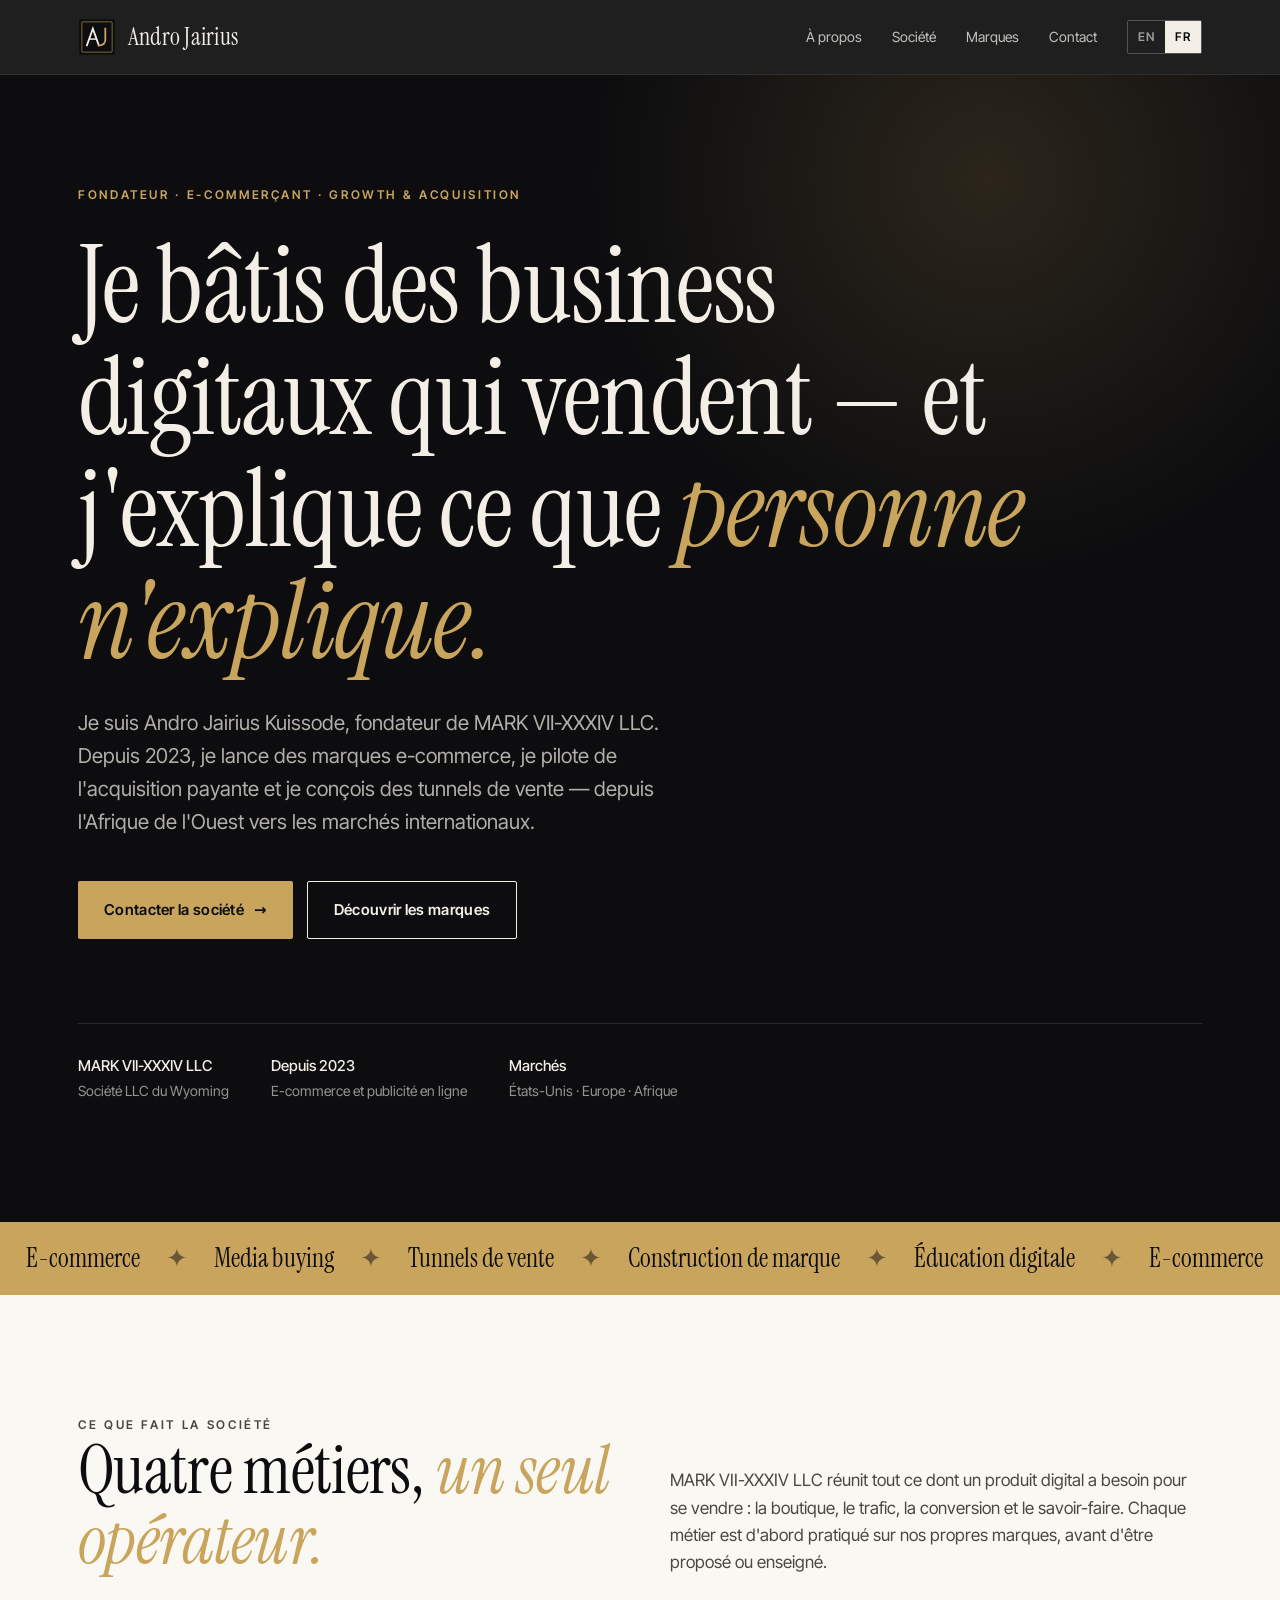
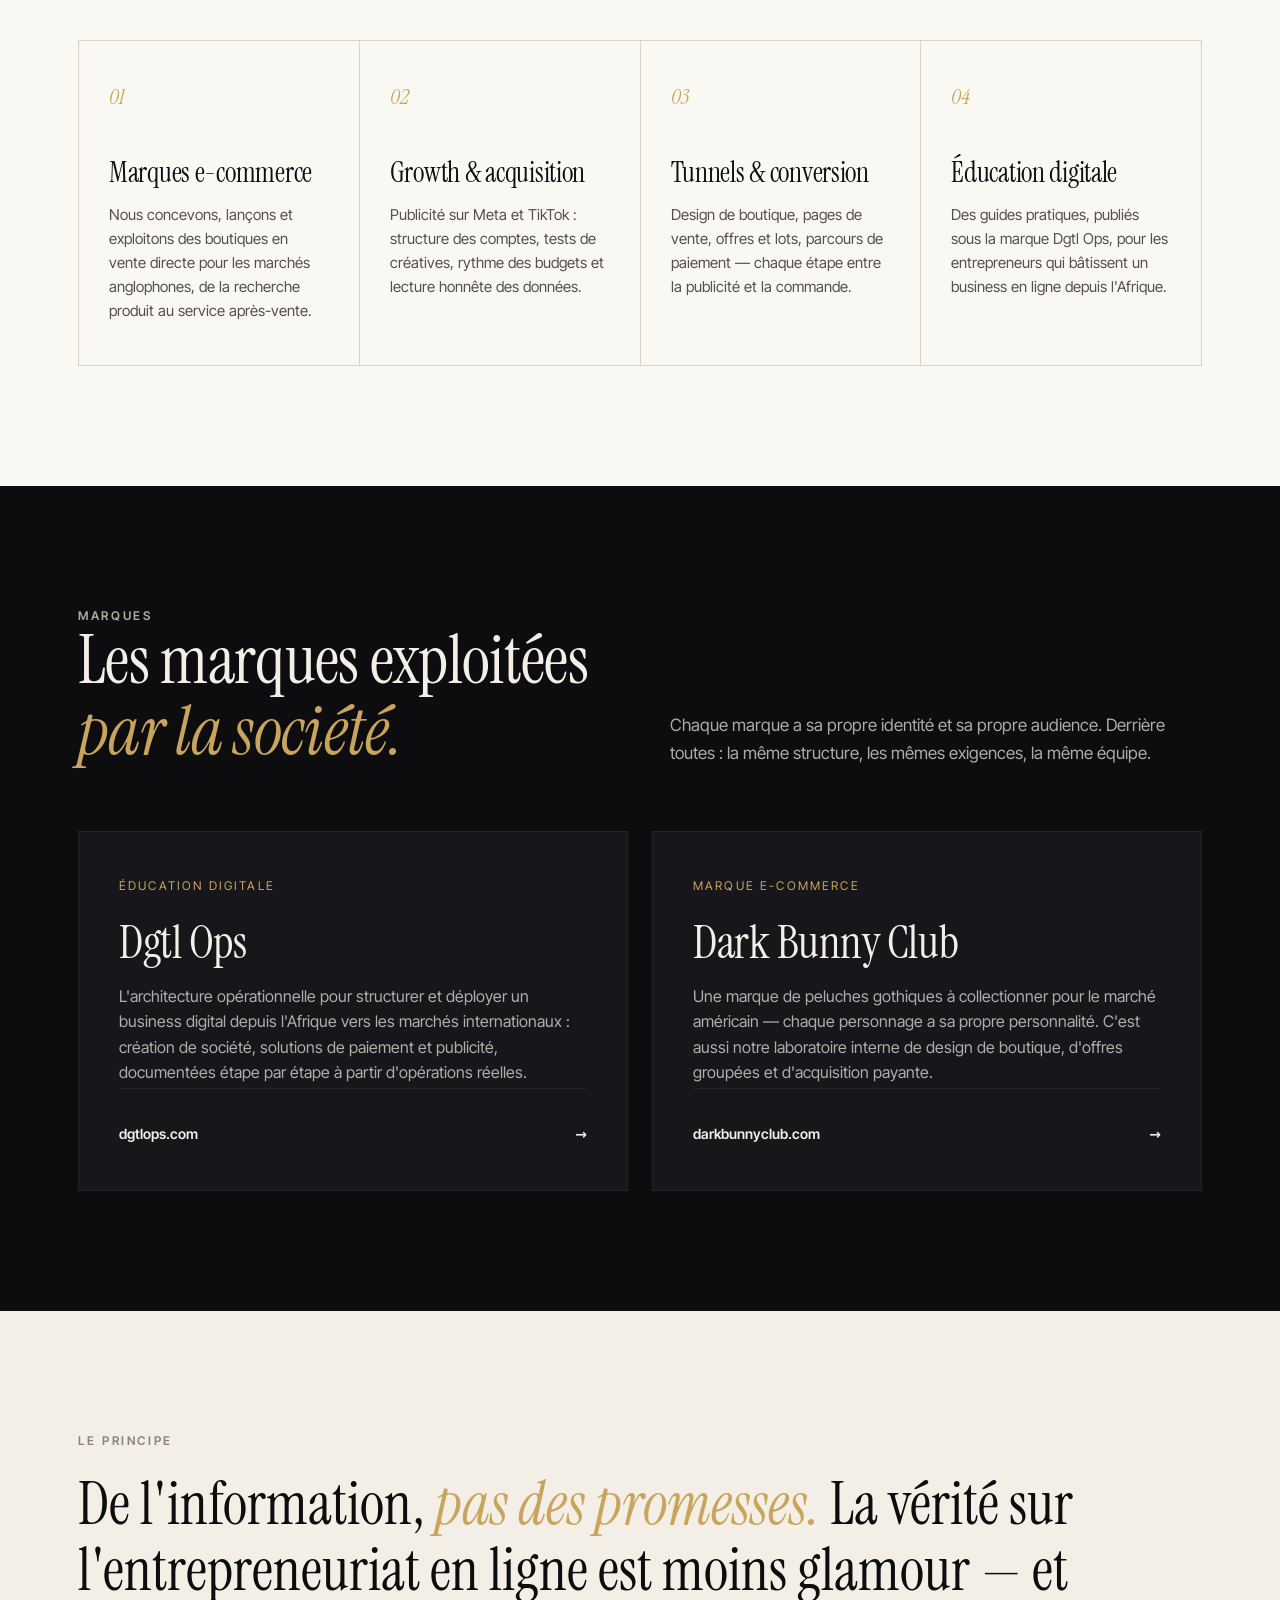
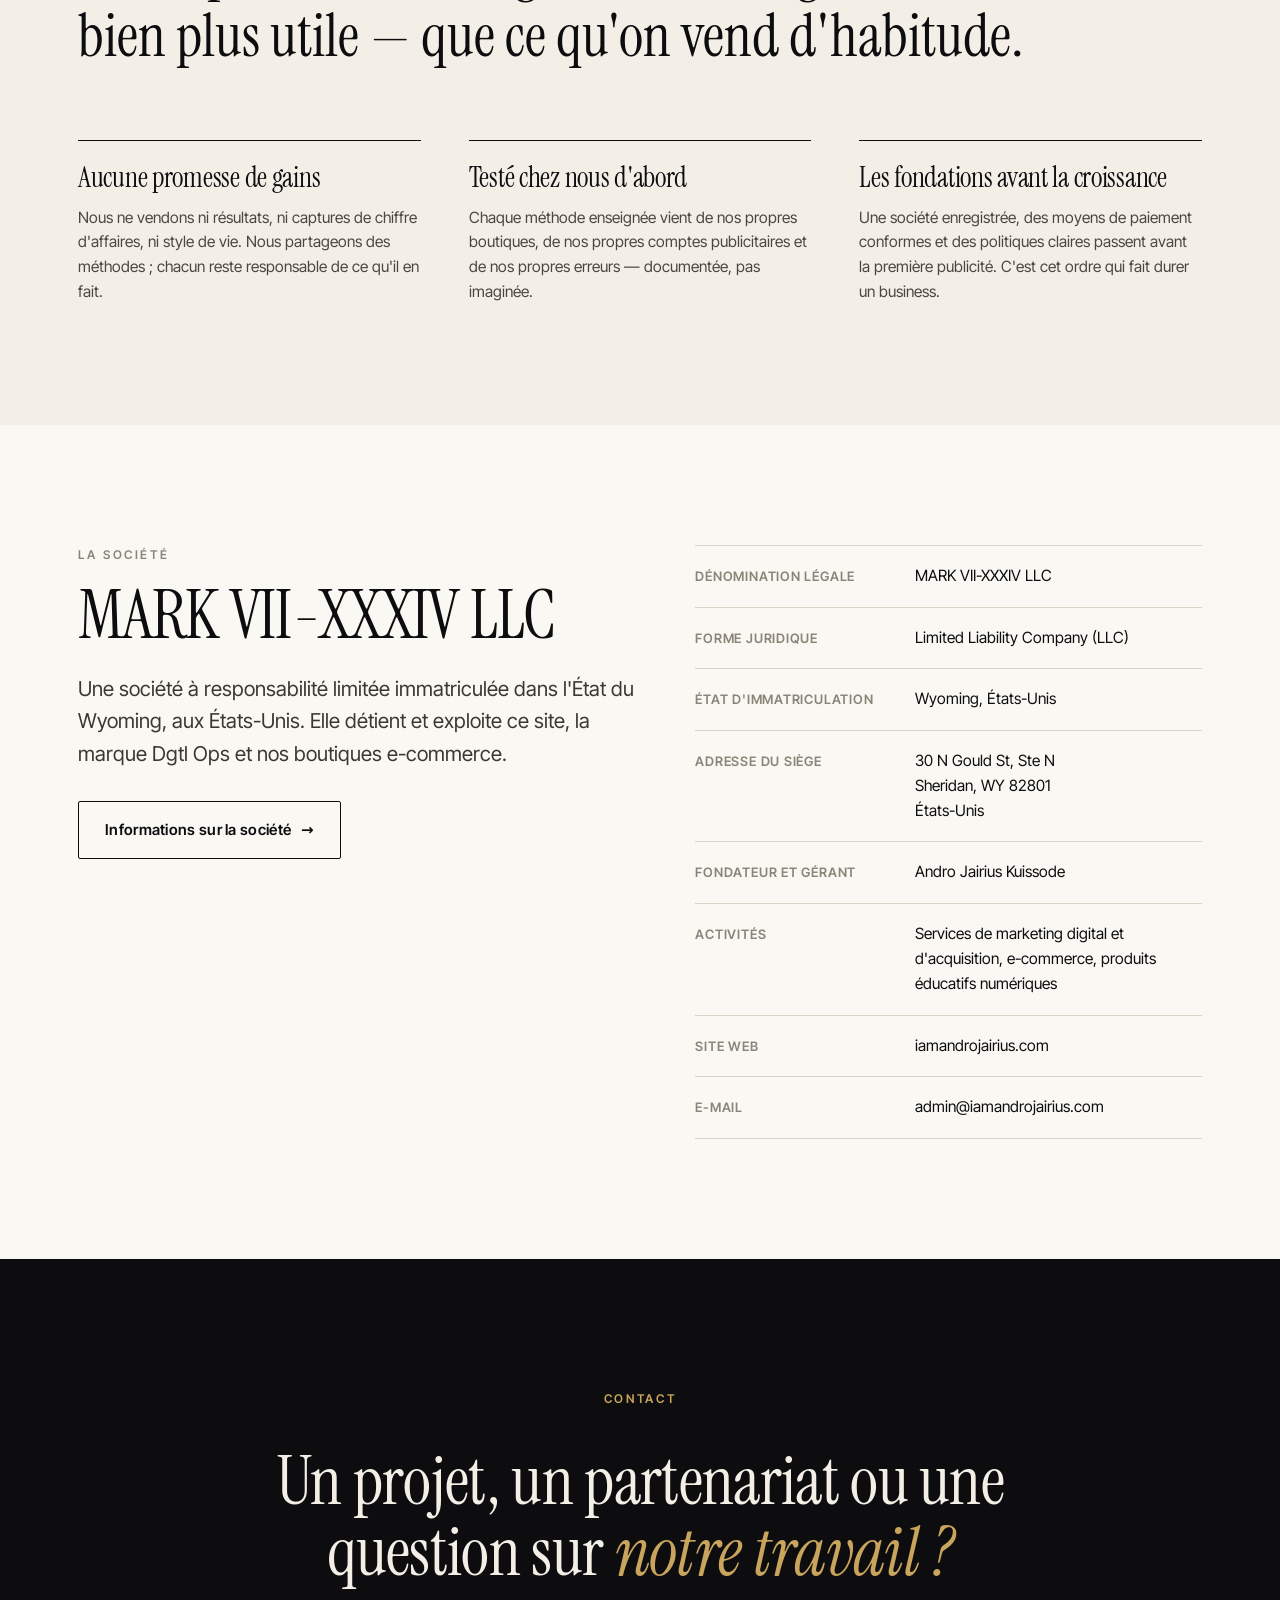
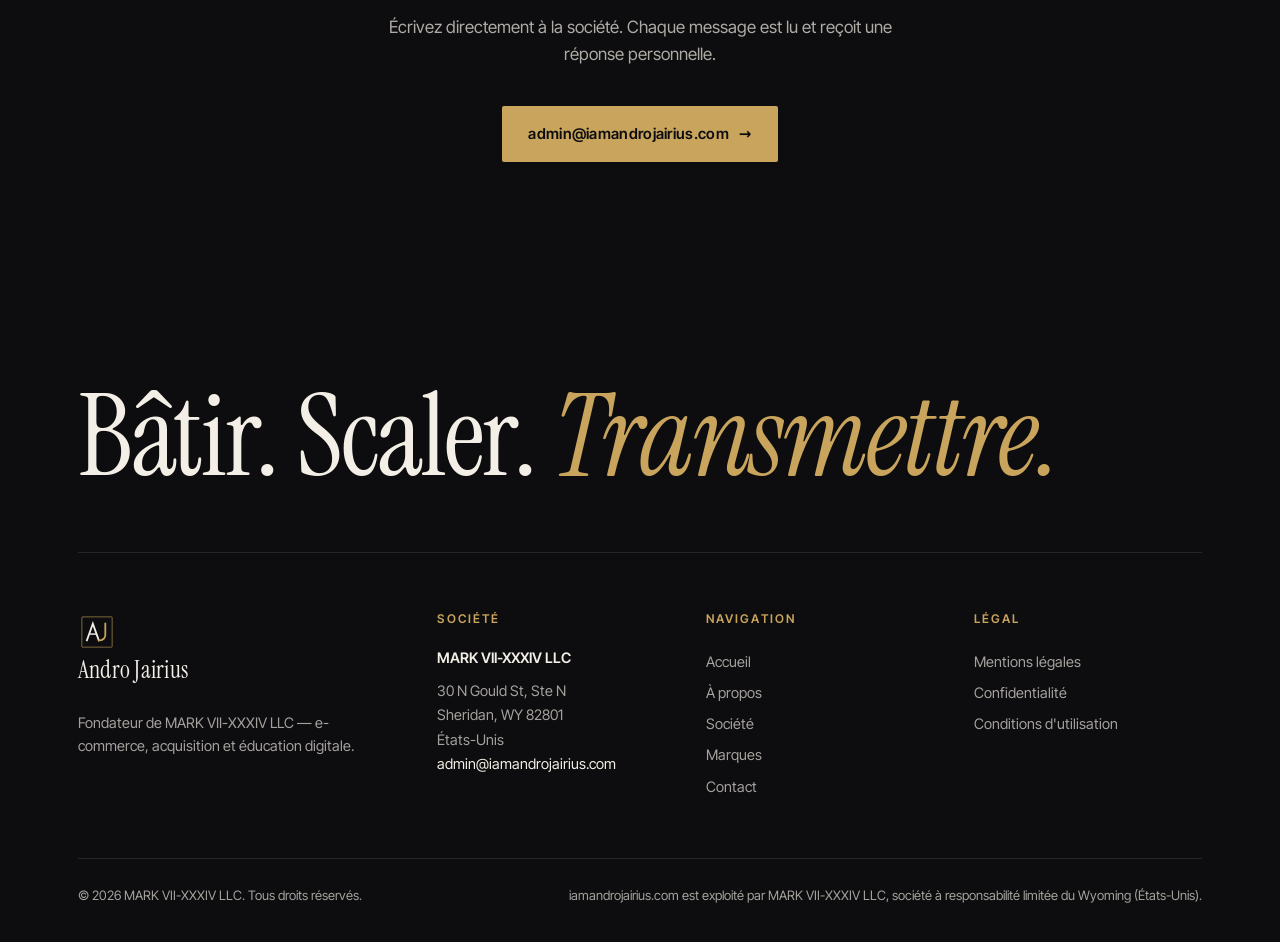
==== fr/index.html @ ddc67c95 "Launch iamandrojairius.com — EN/FR site for MARK VII-XXXIV LLC Co-Authored-By: Claude Opus 5.5 <nore" ====
<!DOCTYPE html>
<html lang="fr">
<head>
<meta charset="utf-8">
<meta name="viewport" content="width=device-width,initial-scale=1">
<title>Andro Jairius — MARK VII-XXXIV LLC | E-commerce, acquisition et éducation digitale</title>
<meta name="description" content="Site officiel d'Andro Jairius Kuissode, fondateur de MARK VII-XXXIV LLC (Wyoming, États-Unis) : marques e-commerce, publicité, tunnels de vente et éducation digitale.">
<link rel="canonical" href="https://iamandrojairius.com/fr/">
<link rel="alternate" hreflang="en" href="https://iamandrojairius.com/">
<link rel="alternate" hreflang="fr" href="https://iamandrojairius.com/fr/">
<link rel="alternate" hreflang="x-default" href="https://iamandrojairius.com/">
<meta property="og:type" content="website">
<meta property="og:site_name" content="Andro Jairius — MARK VII-XXXIV LLC">
<meta property="og:title" content="Andro Jairius — MARK VII-XXXIV LLC | E-commerce, acquisition et éducation digitale">
<meta property="og:description" content="Site officiel d'Andro Jairius Kuissode, fondateur de MARK VII-XXXIV LLC (Wyoming, États-Unis) : marques e-commerce, publicité, tunnels de vente et éducation digitale.">
<meta property="og:url" content="https://iamandrojairius.com/fr/">
<meta property="og:image" content="https://iamandrojairius.com/assets/og.png">
<meta name="twitter:card" content="summary_large_image">
<meta name="theme-color" content="#0D0D0F">
<link rel="icon" href="../assets/logo.svg" type="image/svg+xml">
<link rel="apple-touch-icon" href="../assets/icon-180.png">
<link rel="preload" href="../assets/fonts/instrument-serif-latin-400-normal.woff2" as="font" type="font/woff2" crossorigin>
<link rel="stylesheet" href="../assets/site.css">
<script type="application/ld+json">{"@context": "https://schema.org", "@type": "Organization", "name": "MARK VII-XXXIV LLC", "legalName": "MARK VII-XXXIV LLC", "url": "https://iamandrojairius.com", "email": "admin@iamandrojairius.com", "logo": "https://iamandrojairius.com/assets/logo.svg", "address": {"@type": "PostalAddress", "streetAddress": "30 N Gould St, Ste N", "addressLocality": "Sheridan", "addressRegion": "WY", "postalCode": "82801", "addressCountry": "US"}, "founder": {"@type": "Person", "name": "Andro Jairius Kuissode"}}</script>
</head>
<body>
<header class="hdr">
 <div class="wrap">
  <a class="brand" href="../fr/" aria-label="Andro Jairius — Accueil">
   <img src="../assets/logo.svg" alt="" width="38" height="38"><b>Andro Jairius</b>
  </a>
  <nav class="nav" id="nav">
   <a href="../fr/about.html">À propos</a><a href="../fr/company.html">Société</a><a href="../fr/index.html#ventures">Marques</a><a href="../fr/contact.html">Contact</a>
   <div class="lang" aria-label="Language"><a href="../" lang="en">EN</a><a href="../fr/" lang="fr" class=on>FR</a></div>
  </nav>
  <button class="burger" aria-label="Menu" aria-controls="nav" aria-expanded="false"><span></span><span></span><span></span></button>
 </div>
</header>
<main>

<section class="hero">
 <div class="wrap">
  <p class="eyebrow gold reveal">Fondateur · E-commerçant · Growth &amp; acquisition</p>
  <h1 class="reveal">Je bâtis des business digitaux qui vendent — et j'explique ce que <em>personne n'explique.</em></h1>
  <p class="lead reveal">Je suis Andro Jairius Kuissode, fondateur de MARK VII-XXXIV LLC. Depuis 2023, je lance des marques e-commerce, je pilote de l'acquisition payante et je conçois des tunnels de vente — depuis l'Afrique de l'Ouest vers les marchés internationaux.</p>
  <div class="ctas reveal">
   <a class="btn btn-gold" href="../fr/contact.html">Contacter la société <span class="arrow" aria-hidden="true">→</span></a>
   <a class="btn btn-line" href="#ventures">Découvrir les marques</a>
  </div>
  <div class="hero-meta reveal">
   <div><b>MARK VII-XXXIV LLC</b>Société LLC du Wyoming</div>
   <div><b>Depuis 2023</b>E-commerce et publicité en ligne</div>
   <div><b>Marchés</b>États-Unis · Europe · Afrique</div>
  </div>
 </div>
</section>
<div class="band" aria-hidden="true"><div><span>E-commerce</span><i>✦</i><span>Media buying</span><i>✦</i><span>Tunnels de vente</span><i>✦</i><span>Construction de marque</span><i>✦</i><span>Éducation digitale</span><i>✦</i><span>E-commerce</span><i>✦</i><span>Media buying</span><i>✦</i><span>Tunnels de vente</span><i>✦</i><span>Construction de marque</span><i>✦</i><span>Éducation digitale</span><i>✦</i><span>E-commerce</span><i>✦</i><span>Media buying</span><i>✦</i><span>Tunnels de vente</span><i>✦</i><span>Construction de marque</span><i>✦</i><span>Éducation digitale</span><i>✦</i><span>E-commerce</span><i>✦</i><span>Media buying</span><i>✦</i><span>Tunnels de vente</span><i>✦</i><span>Construction de marque</span><i>✦</i><span>Éducation digitale</span><i>✦</i></div></div>
<section>
 <div class="wrap">
  <div class="sec-head reveal">
   <div><p class="eyebrow">Ce que fait la société</p><h2>Quatre métiers, <em>un seul opérateur.</em></h2></div>
   <p>MARK VII-XXXIV LLC réunit tout ce dont un produit digital a besoin pour se vendre : la boutique, le trafic, la conversion et le savoir-faire. Chaque métier est d'abord pratiqué sur nos propres marques, avant d'être proposé ou enseigné.</p>
  </div>
  <div class="grid4 reveal">
   <div class="card"><span class="n">01</span><h3>Marques e-commerce</h3><p>Nous concevons, lançons et exploitons des boutiques en vente directe pour les marchés anglophones, de la recherche produit au service après-vente.</p></div>
   <div class="card"><span class="n">02</span><h3>Growth &amp; acquisition</h3><p>Publicité sur Meta et TikTok : structure des comptes, tests de créatives, rythme des budgets et lecture honnête des données.</p></div>
   <div class="card"><span class="n">03</span><h3>Tunnels &amp; conversion</h3><p>Design de boutique, pages de vente, offres et lots, parcours de paiement — chaque étape entre la publicité et la commande.</p></div>
   <div class="card"><span class="n">04</span><h3>Éducation digitale</h3><p>Des guides pratiques, publiés sous la marque Dgtl Ops, pour les entrepreneurs qui bâtissent un business en ligne depuis l'Afrique.</p></div>
  </div>
 </div>
</section>
<section class="dark" id="ventures">
 <div class="wrap">
  <div class="sec-head reveal">
   <div><p class="eyebrow gold">Marques</p><h2>Les marques exploitées <em>par la société.</em></h2></div>
   <p>Chaque marque a sa propre identité et sa propre audience. Derrière toutes : la même structure, les mêmes exigences, la même équipe.</p>
  </div>
  <div class="ventures">
   <a class="venture reveal" href="https://dgtlops.com" target="_blank" rel="noopener">
    <span class="tag">Éducation digitale</span><h3>Dgtl Ops</h3>
    <p>L'architecture opérationnelle pour structurer et déployer un business digital depuis l'Afrique vers les marchés internationaux : création de société, solutions de paiement et publicité, documentées étape par étape à partir d'opérations réelles.</p>
    <span class="go"><span>dgtlops.com</span><span class="arrow" aria-hidden="true">→</span></span>
   </a>
   <a class="venture reveal" href="https://darkbunnyclub.com" target="_blank" rel="noopener">
    <span class="tag">Marque e-commerce</span><h3>Dark Bunny Club</h3>
    <p>Une marque de peluches gothiques à collectionner pour le marché américain — chaque personnage a sa propre personnalité. C'est aussi notre laboratoire interne de design de boutique, d'offres groupées et d'acquisition payante.</p>
    <span class="go"><span>darkbunnyclub.com</span><span class="arrow" aria-hidden="true">→</span></span>
   </a>
  </div>
 </div>
</section>
<section class="ivory">
 <div class="wrap">
  <p class="eyebrow reveal">Le principe</p>
  <p class="quote reveal" style="margin:22px 0 70px">De l'information, <em>pas des promesses.</em> La vérité sur l'entrepreneuriat en ligne est moins glamour — et bien plus utile — que ce qu'on vend d'habitude.</p>
  <div class="principles">
   <div class="principle reveal"><h3>Aucune promesse de gains</h3><p>Nous ne vendons ni résultats, ni captures de chiffre d'affaires, ni style de vie. Nous partageons des méthodes ; chacun reste responsable de ce qu'il en fait.</p></div>
   <div class="principle reveal"><h3>Testé chez nous d'abord</h3><p>Chaque méthode enseignée vient de nos propres boutiques, de nos propres comptes publicitaires et de nos propres erreurs — documentée, pas imaginée.</p></div>
   <div class="principle reveal"><h3>Les fondations avant la croissance</h3><p>Une société enregistrée, des moyens de paiement conformes et des politiques claires passent avant la première publicité. C'est cet ordre qui fait durer un business.</p></div>
  </div>
 </div>
</section>
<section>
 <div class="wrap entity">
  <div class="reveal"><p class="eyebrow">La société</p><h2 style="margin:16px 0 22px">MARK VII-XXXIV LLC</h2><p class="lead">Une société à responsabilité limitée immatriculée dans l'État du Wyoming, aux États-Unis. Elle détient et exploite ce site, la marque Dgtl Ops et nos boutiques e-commerce.</p>
  <p style="margin-top:30px"><a class="btn btn-line" href="../fr/company.html">Informations sur la société <span class="arrow" aria-hidden="true">→</span></a></p></div>
  <div class="reveal"><dl class="facts"><div><dt>Dénomination légale</dt><dd>MARK VII-XXXIV LLC</dd></div><div><dt>Forme juridique</dt><dd>Limited Liability Company (LLC)</dd></div><div><dt>État d'immatriculation</dt><dd>Wyoming, États-Unis</dd></div><div><dt>Adresse du siège</dt><dd>30 N Gould St, Ste N<br>Sheridan, WY 82801<br>États-Unis</dd></div><div><dt>Fondateur et gérant</dt><dd>Andro Jairius Kuissode</dd></div><div><dt>Activités</dt><dd>Services de marketing digital et d'acquisition, e-commerce, produits éducatifs numériques</dd></div><div><dt>Site web</dt><dd>iamandrojairius.com</dd></div><div><dt>E-mail</dt><dd><a href="mailto:admin@iamandrojairius.com">admin@iamandrojairius.com</a></dd></div></dl></div>
 </div>
</section>
<section class="dark cta">
 <div class="wrap">
  <p class="eyebrow gold reveal">Contact</p>
  <h2 class="reveal">Un projet, un partenariat ou une question sur <em>notre travail ?</em></h2>
  <p class="reveal">Écrivez directement à la société. Chaque message est lu et reçoit une réponse personnelle.</p>
  <a class="btn btn-gold reveal" href="mailto:admin@iamandrojairius.com">admin@iamandrojairius.com <span class="arrow" aria-hidden="true">→</span></a>
 </div>
</section></main>
<footer class="ftr">
 <div class="wrap">
  <div class="big">Bâtir. Scaler. <em>Transmettre.</em></div>
  <div class="fcols">
   <div>
    <a class="brand" href="../fr/" style="color:var(--ivory);margin-bottom:18px"><img src="../assets/logo.svg" alt="" width="38" height="38"><b>Andro Jairius</b></a>
    <p style="max-width:300px;margin-top:16px">Fondateur de MARK VII-XXXIV LLC — e-commerce, acquisition et éducation digitale.</p>
   </div>
   <div>
    <h4>Société</h4>
    <address><span class="legal-name">MARK VII-XXXIV LLC</span>30 N Gould St, Ste N<br>Sheridan, WY 82801<br>États-Unis<br><a href="mailto:admin@iamandrojairius.com" style="display:inline;color:var(--ivory)">admin@iamandrojairius.com</a></address>
   </div>
   <div><h4>Navigation</h4><a href="../fr/">Accueil</a><a href="../fr/about.html">À propos</a><a href="../fr/company.html">Société</a><a href="../fr/index.html#ventures">Marques</a><a href="../fr/contact.html">Contact</a></div>
   <div><h4>Légal</h4><a href="../fr/legal.html">Mentions légales</a><a href="../fr/privacy.html">Confidentialité</a><a href="../fr/terms.html">Conditions d'utilisation</a></div>
  </div>
  <div class="fbot"><span>© 2026 MARK VII-XXXIV LLC. Tous droits réservés.</span><span>iamandrojairius.com est exploité par MARK VII-XXXIV LLC, société à responsabilité limitée du Wyoming (États-Unis).</span></div>
 </div>
</footer>
<script src="../assets/site.js" defer></script>
</body>
</html>
---- assets/site.css ----
@font-face{font-family:"Instrument Serif";font-style:normal;font-weight:400;font-display:swap;src:url(fonts/instrument-serif-latin-400-normal.woff2) format("woff2");unicode-range:U+0000-00FF,U+0131,U+0152-0153,U+02BB-02BC,U+02C6,U+02DA,U+02DC,U+2000-206F,U+20AC,U+2122,U+2191,U+2193,U+2212,U+2215,U+FEFF,U+FFFD}
@font-face{font-family:"Instrument Serif";font-style:normal;font-weight:400;font-display:swap;src:url(fonts/instrument-serif-latin-ext-400-normal.woff2) format("woff2");unicode-range:U+0100-02AF,U+1E00-1EFF,U+2020,U+20A0-20AB,U+20AD-20C0,U+2113,U+2C60-2C7F,U+A720-A7FF}
@font-face{font-family:"Instrument Serif";font-style:italic;font-weight:400;font-display:swap;src:url(fonts/instrument-serif-latin-400-italic.woff2) format("woff2");unicode-range:U+0000-00FF,U+0131,U+0152-0153,U+02BB-02BC,U+02C6,U+02DA,U+02DC,U+2000-206F,U+20AC,U+2122,U+2191,U+2193,U+2212,U+2215,U+FEFF,U+FFFD}
@font-face{font-family:"Instrument Serif";font-style:italic;font-weight:400;font-display:swap;src:url(fonts/instrument-serif-latin-ext-400-italic.woff2) format("woff2");unicode-range:U+0100-02AF,U+1E00-1EFF,U+2020,U+20A0-20AB,U+20AD-20C0,U+2113,U+2C60-2C7F,U+A720-A7FF}
@font-face{font-family:"Inter Tight";font-style:normal;font-weight:100 900;font-display:swap;src:url(fonts/inter-tight-latin-wght-normal.woff2) format("woff2-variations");unicode-range:U+0000-00FF,U+0131,U+0152-0153,U+02BB-02BC,U+02C6,U+02DA,U+02DC,U+2000-206F,U+20AC,U+2122,U+2191,U+2193,U+2212,U+2215,U+FEFF,U+FFFD}
@font-face{font-family:"Inter Tight";font-style:normal;font-weight:100 900;font-display:swap;src:url(fonts/inter-tight-latin-ext-wght-normal.woff2) format("woff2-variations");unicode-range:U+0100-02AF,U+1E00-1EFF,U+2020,U+20A0-20AB,U+20AD-20C0,U+2113,U+2C60-2C7F,U+A720-A7FF}

:root{
  --ink:#0D0D0F;--ink-2:#17171B;--ink-3:#24242A;
  --ivory:#F3EFE6;--paper:#FAF8F3;--stone:#8A8578;--line:#D9D3C5;
  --gold:#C9A45C;--gold-2:#E2C687;
  --serif:"Instrument Serif",Georgia,"Times New Roman",serif;
  --sans:"Inter Tight",system-ui,-apple-system,"Segoe UI",Roboto,sans-serif;
  --wrap:1180px;
}
*{box-sizing:border-box;margin:0;padding:0}
html{scroll-behavior:smooth;-webkit-text-size-adjust:100%}
body{font-family:var(--sans);background:var(--paper);color:var(--ink);font-size:17px;line-height:1.6;-webkit-font-smoothing:antialiased}
img,svg{display:block;max-width:100%}
a{color:inherit;text-decoration:none}
.wrap{max-width:var(--wrap);margin:0 auto;padding:0 28px}
.eyebrow{font-size:12px;letter-spacing:.22em;text-transform:uppercase;font-weight:600;color:var(--stone)}
.eyebrow.gold{color:var(--gold)}
h1,h2,h3{font-family:var(--serif);font-weight:400;letter-spacing:-.01em;line-height:1.04}
h1{font-size:clamp(48px,8.4vw,112px)}
h2{font-size:clamp(38px,5.4vw,68px)}
h3{font-size:30px;line-height:1.1}
em{font-style:italic;color:var(--gold)}
.lead{font-size:clamp(18px,1.6vw,21px);line-height:1.6;color:#3a3833;max-width:640px}
.btn{font-family:var(--sans);display:inline-flex;align-items:center;gap:10px;padding:16px 26px;border-radius:2px;font-weight:600;font-size:15px;letter-spacing:.02em;transition:.25s}
.btn-gold{background:var(--gold);color:var(--ink)}
.btn-gold:hover{background:var(--gold-2)}
.btn-line{border:1px solid currentColor}
.btn-line:hover{background:rgba(201,164,92,.12)}
.arrow{transition:transform .25s}.btn:hover .arrow{transform:translateX(4px)}

/* header */
.hdr{position:sticky;top:0;z-index:50;background:rgba(13,13,15,.92);backdrop-filter:blur(10px);-webkit-backdrop-filter:blur(10px);color:var(--ivory);border-bottom:1px solid rgba(243,239,230,.08)}
.hdr .wrap{display:flex;align-items:center;justify-content:space-between;height:74px}
.brand{display:flex;align-items:center;gap:12px}
.brand img{width:38px;height:38px}
.brand b{font-family:var(--serif);font-weight:400;font-size:24px;letter-spacing:.01em}
.nav{display:flex;align-items:center;gap:30px;font-size:14px}
.nav a{opacity:.78;transition:.2s}
.nav a:hover,.nav a.on{opacity:1;color:var(--gold-2)}
.lang{display:flex;border:1px solid rgba(243,239,230,.25);border-radius:2px;font-size:12px;font-weight:600;letter-spacing:.08em}
.lang a{padding:6px 10px;opacity:.6}.lang a.on{opacity:1;background:var(--ivory);color:var(--ink)}
.burger{display:none;background:none;border:0;color:var(--ivory);width:40px;height:40px;cursor:pointer}
.burger span{display:block;height:1.5px;background:currentColor;margin:7px 8px;transition:.3s}
@media(max-width:900px){
  .burger{display:block}
  .nav{position:fixed;inset:74px 0 auto 0;background:var(--ink);flex-direction:column;align-items:flex-start;gap:0;padding:12px 28px 28px;border-bottom:1px solid var(--ink-3);transform:translateY(-12px);opacity:0;pointer-events:none;transition:.3s}
  .nav a{padding:14px 0;font-size:20px;font-family:var(--serif);width:100%;border-bottom:1px solid var(--ink-3)}
  .nav .lang{margin-top:20px}.nav .lang a{font-family:var(--sans);font-size:12px;border:0;width:auto;padding:8px 14px}
  body.open .nav{transform:none;opacity:1;pointer-events:auto}
  body.open .burger span:nth-child(1){transform:translateY(8.5px) rotate(45deg)}
  body.open .burger span:nth-child(2){opacity:0}
  body.open .burger span:nth-child(3){transform:translateY(-8.5px) rotate(-45deg)}
}

/* hero */
.hero{background:var(--ink);color:var(--ivory);position:relative;overflow:hidden;padding:110px 0 120px}
.hero:before{content:"";position:absolute;right:-12%;top:-30%;width:70vw;height:70vw;max-width:900px;max-height:900px;border-radius:50%;background:radial-gradient(circle,rgba(201,164,92,.16),rgba(201,164,92,0) 62%)}
.hero .wrap{position:relative}
.hero h1{margin:26px 0 30px;max-width:1000px}
.hero .lead{color:rgba(243,239,230,.72)}
.hero .ctas{display:flex;gap:14px;flex-wrap:wrap;margin-top:42px}
.hero .btn-line{color:var(--ivory)}
.hero-meta{display:flex;gap:42px;flex-wrap:wrap;margin-top:84px;padding-top:30px;border-top:1px solid rgba(243,239,230,.12);font-size:14px;color:rgba(243,239,230,.6)}
.hero-meta b{display:block;color:var(--ivory);font-weight:500;font-size:15px;margin-bottom:2px}
.page-hero{padding:96px 0 80px}
.page-hero h1{font-size:clamp(46px,7vw,92px)}

/* marquee */
.band{background:var(--gold);color:var(--ink);overflow:hidden;white-space:nowrap;padding:16px 0}
.band div{display:inline-block;animation:mq 38s linear infinite;font-family:var(--serif);font-size:26px}
.band span{margin:0 26px}.band i{font-style:normal;opacity:.5}
@keyframes mq{to{transform:translateX(-50%)}}
@media(prefers-reduced-motion:reduce){.band div{animation:none}}

/* sections */
section{padding:120px 0}
.sec-head{display:grid;grid-template-columns:1fr 1fr;gap:60px;align-items:end;margin-bottom:64px}
.sec-head p{color:#4a473f}
@media(max-width:900px){.sec-head{grid-template-columns:1fr;gap:22px}section{padding:84px 0}.hero{padding:76px 0 84px}}
.dark{background:var(--ink);color:var(--ivory)}
.dark .sec-head p,.dark p{color:rgba(243,239,230,.7)}
.ivory{background:var(--ivory)}

.grid4{display:grid;grid-template-columns:repeat(4,1fr);border-top:1px solid var(--line);border-left:1px solid var(--line)}
.card{padding:38px 30px 42px;border-right:1px solid var(--line);border-bottom:1px solid var(--line);transition:.3s;background:var(--paper)}
.card:hover{background:#fff}
.card .n{font-family:var(--serif);font-style:italic;color:var(--gold);font-size:22px}
.card h3{margin:44px 0 14px;font-size:28px}
.card p{font-size:15px;color:#555048}
@media(max-width:1000px){.grid4{grid-template-columns:1fr 1fr}}
@media(max-width:600px){.grid4{grid-template-columns:1fr}.card h3{margin-top:26px}}

.ventures{display:grid;grid-template-columns:1fr 1fr;gap:24px}
.venture{background:var(--ink-2);border:1px solid var(--ink-3);padding:44px 40px;display:flex;flex-direction:column;min-height:360px;transition:.3s}
.venture:hover{border-color:var(--gold)}
.venture .tag{font-size:12px;letter-spacing:.18em;text-transform:uppercase;color:var(--gold)}
.venture h3{font-size:46px;margin:22px 0 16px;color:var(--ivory)}
.venture p{font-size:16px}
.venture .go{margin-top:auto;padding-top:34px;font-size:14px;font-weight:600;color:var(--ivory);display:flex;justify-content:space-between;border-top:1px solid var(--ink-3)}
@media(max-width:800px){.ventures{grid-template-columns:1fr}.venture{padding:34px 26px;min-height:0}.venture h3{font-size:38px}}

.principles{display:grid;grid-template-columns:repeat(3,1fr);gap:48px}
.principle{border-top:1px solid var(--ink);padding-top:22px}
.principle h3{font-size:28px;margin-bottom:12px}
.principle p{font-size:15.5px;color:#4a473f}
@media(max-width:800px){.principles{grid-template-columns:1fr;gap:36px}}

.quote{font-family:var(--serif);font-size:clamp(34px,4.6vw,60px);line-height:1.12;max-width:1000px}

.entity{display:grid;grid-template-columns:1.1fr 1fr;gap:60px;align-items:start}
.facts{border-top:1px solid var(--line)}
.facts div{display:grid;grid-template-columns:200px 1fr;gap:20px;padding:18px 0;border-bottom:1px solid var(--line);font-size:15.5px}
.facts dt{color:var(--stone);font-size:13px;letter-spacing:.06em;text-transform:uppercase;font-weight:600;padding-top:2px}
.dark .facts,.dark .facts div{border-color:var(--ink-3)}
@media(max-width:800px){.entity{grid-template-columns:1fr;gap:36px}.facts div{grid-template-columns:1fr;gap:4px}}

.cta{text-align:center;padding:130px 0}
.cta h2{max-width:860px;margin:18px auto 26px}
.cta p{max-width:560px;margin:0 auto 38px}

/* prose */
.prose{max-width:760px}
.prose h2{font-size:clamp(30px,3.6vw,42px);margin:56px 0 18px}
.prose h3{font-size:24px;margin:34px 0 10px}
.prose p,.prose li{color:#3d3a34;margin-bottom:14px}
.prose ul{padding-left:20px;margin-bottom:18px}
.prose a{border-bottom:1px solid var(--gold)}
.prose .updated{color:var(--stone);font-size:14px}

.story{display:grid;grid-template-columns:280px 1fr;gap:70px}
.story aside{position:sticky;top:110px;align-self:start}
@media(max-width:900px){.story{grid-template-columns:1fr;gap:20px}.story aside{position:static}}

.contact-grid{display:grid;grid-template-columns:repeat(3,1fr);gap:24px}
.c-card{border:1px solid var(--line);padding:34px 30px;background:#fff}
.c-card .eyebrow{margin-bottom:22px}
.c-card a,.c-card address{font-style:normal;font-size:18px;line-height:1.5;word-break:break-word}
.c-card a{border-bottom:1px solid var(--gold)}
@media(max-width:900px){.contact-grid{grid-template-columns:1fr}}
form.cf{display:grid;grid-template-columns:1fr 1fr;gap:16px;margin-top:22px}
.cf label{font-size:13px;font-weight:600;letter-spacing:.04em;display:block;margin-bottom:6px}
.cf input,.cf select,.cf textarea{width:100%;font:inherit;font-size:16px;padding:14px 16px;border:1px solid var(--line);background:#fff;border-radius:2px;color:var(--ink)}
.cf input:focus,.cf select:focus,.cf textarea:focus{outline:2px solid var(--gold);outline-offset:-1px}
.cf .full{grid-column:1/-1}
.cf textarea{min-height:150px;resize:vertical}
.cf small{color:var(--stone);font-size:13px}
@media(max-width:700px){form.cf{grid-template-columns:1fr}}

/* footer */
.ftr{background:var(--ink);color:rgba(243,239,230,.66);font-size:14.5px;padding:90px 0 36px}
.ftr .big{font-family:var(--serif);color:var(--ivory);font-size:clamp(46px,9vw,128px);line-height:.95;letter-spacing:-.02em;padding-bottom:60px;border-bottom:1px solid var(--ink-3)}
.ftr .big em{color:var(--gold)}
.fcols{display:grid;grid-template-columns:1.4fr 1fr 1fr 1fr;gap:40px;padding:56px 0}
.fcols h4{font-size:12px;letter-spacing:.18em;text-transform:uppercase;color:var(--gold);font-weight:600;margin-bottom:18px}
.fcols a{display:block;padding:4px 0;transition:.2s}.fcols a:hover{color:var(--ivory)}
.fcols address{font-style:normal;line-height:1.7}
.fcols .legal-name{color:var(--ivory);font-weight:600;margin-bottom:8px;display:block}
.fbot{border-top:1px solid var(--ink-3);padding-top:26px;display:flex;justify-content:space-between;gap:20px;flex-wrap:wrap;font-size:13px}
@media(max-width:900px){.fcols{grid-template-columns:1fr 1fr}}
@media(max-width:560px){.fcols{grid-template-columns:1fr}}

.reveal{opacity:0;transform:translateY(22px);transition:opacity .8s ease,transform .8s ease}
.reveal.in{opacity:1;transform:none}
@media(prefers-reduced-motion:reduce){.reveal{opacity:1;transform:none}}
:focus-visible{outline:2px solid var(--gold);outline-offset:3px}
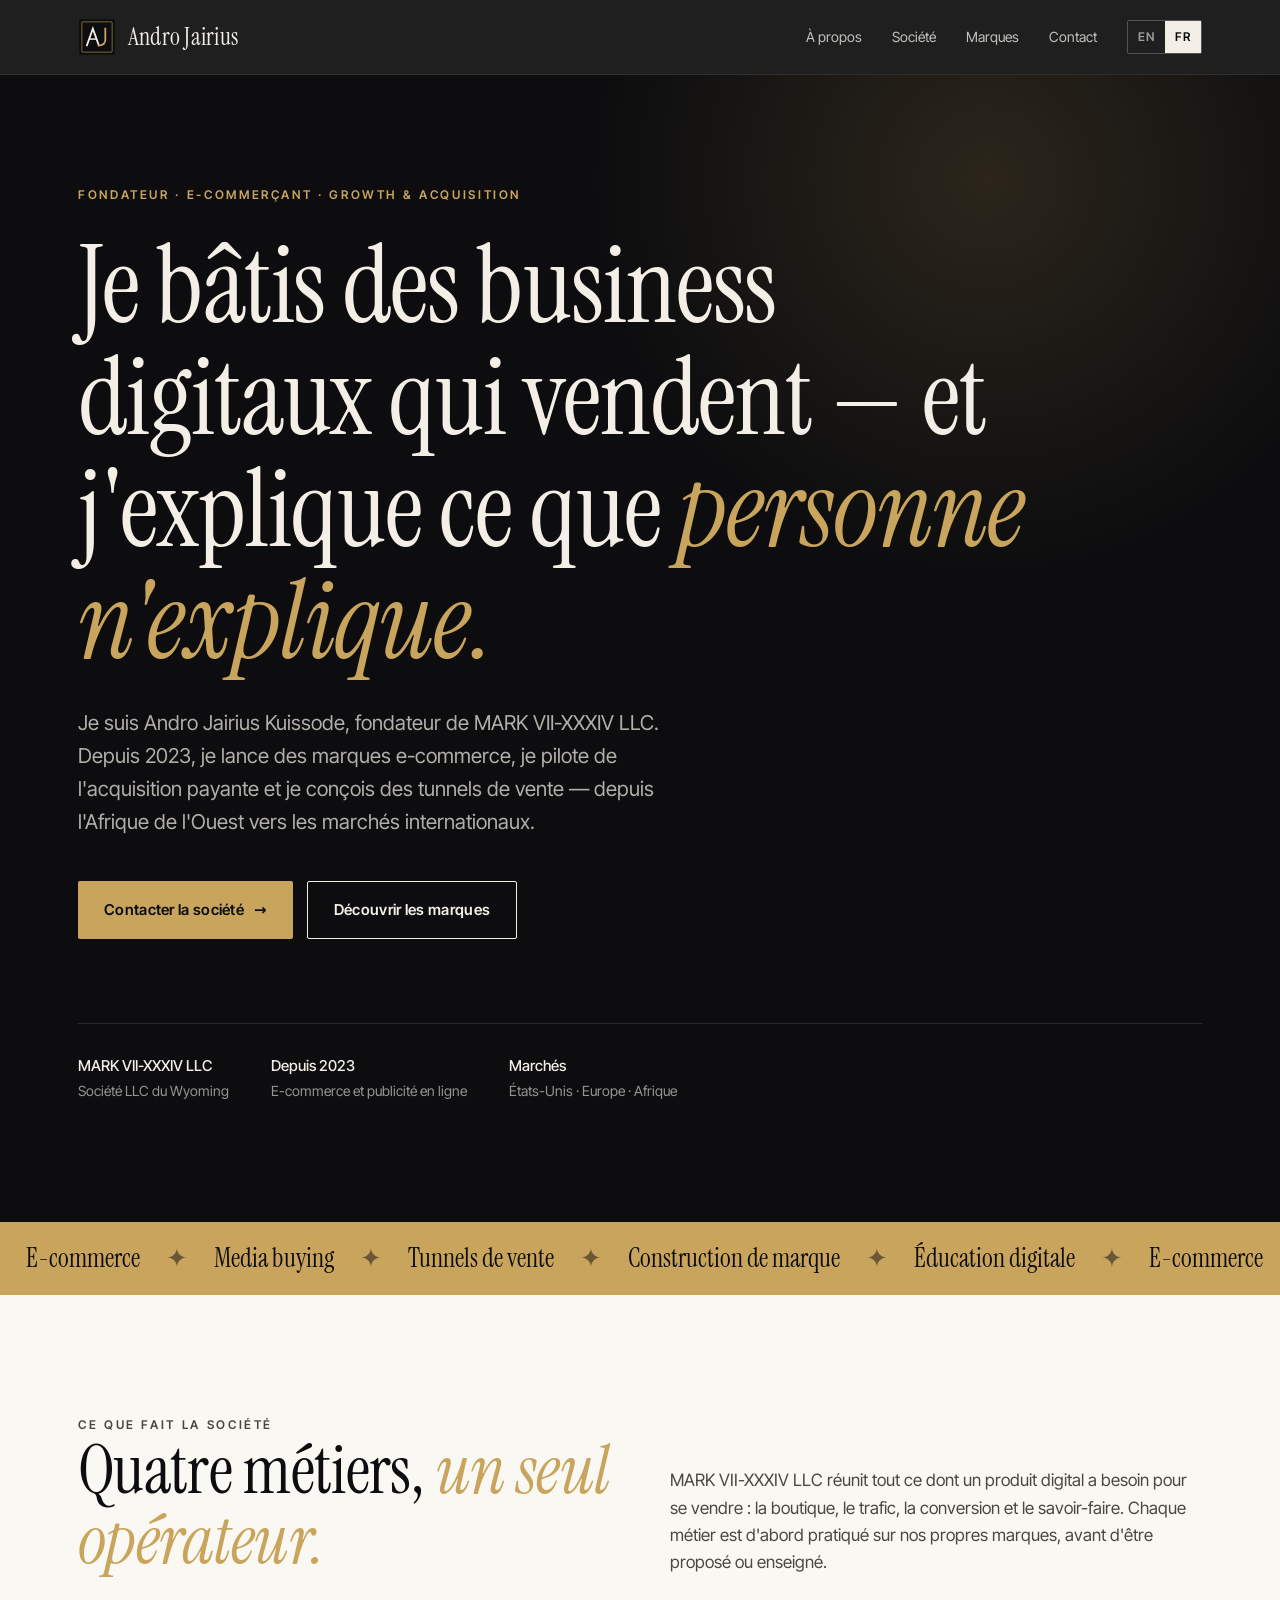
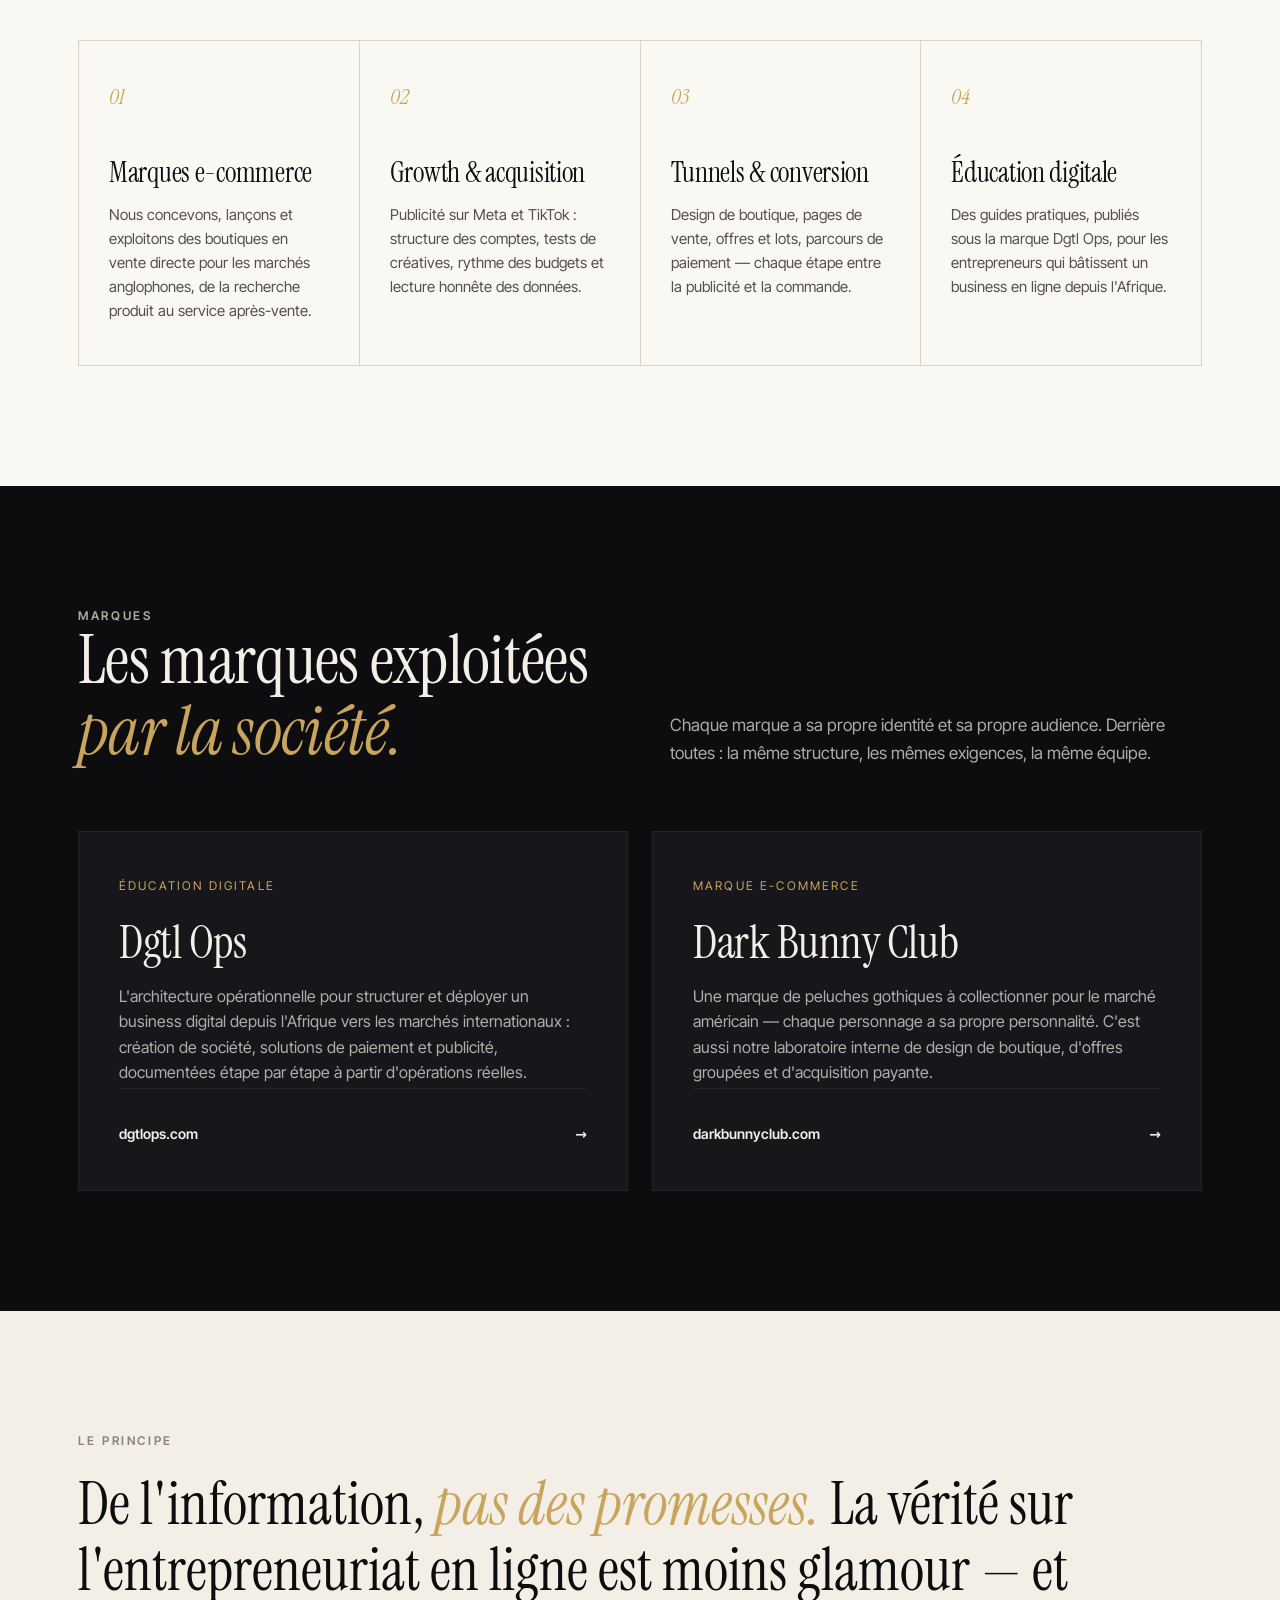
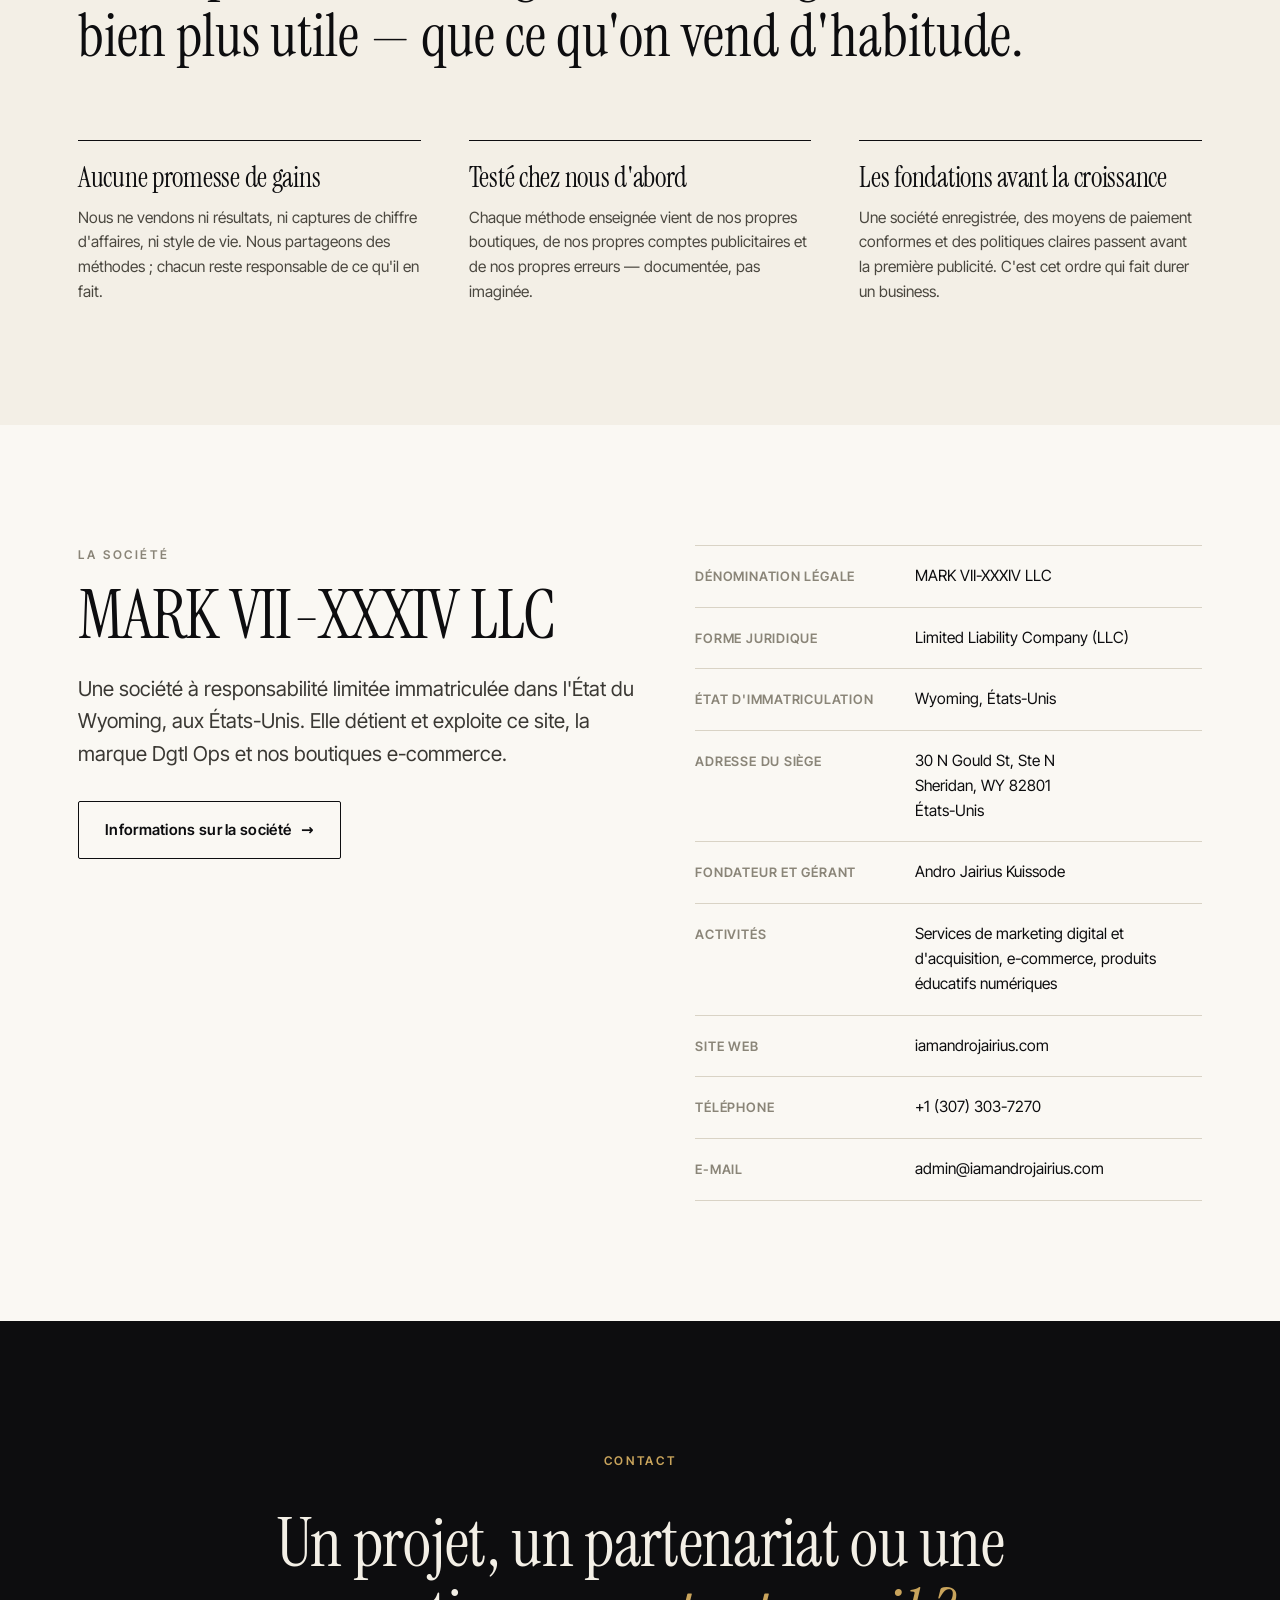
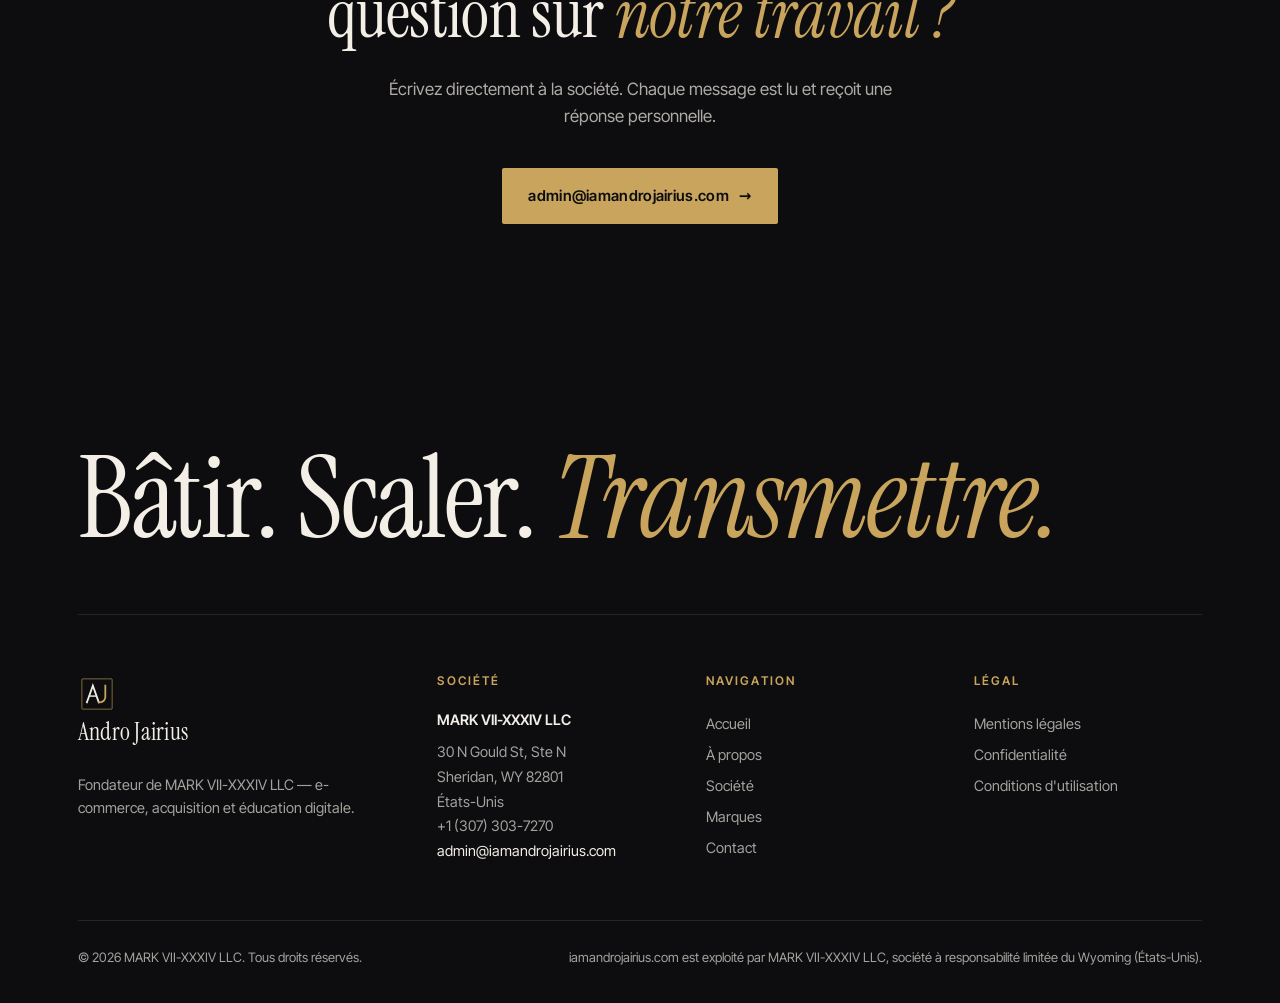
==== commit bb5b078b: "Add company phone number (contact, footer, legal notice, company page) Co-Authored-By: Claude Opus 5" ====
--- a/fr/index.html
+++ b/fr/index.html
@@ -21,7 +21,7 @@
 <link rel="apple-touch-icon" href="../assets/icon-180.png">
 <link rel="preload" href="../assets/fonts/instrument-serif-latin-400-normal.woff2" as="font" type="font/woff2" crossorigin>
 <link rel="stylesheet" href="../assets/site.css">
-<script type="application/ld+json">{"@context": "https://schema.org", "@type": "Organization", "name": "MARK VII-XXXIV LLC", "legalName": "MARK VII-XXXIV LLC", "url": "https://iamandrojairius.com", "email": "admin@iamandrojairius.com", "logo": "https://iamandrojairius.com/assets/logo.svg", "address": {"@type": "PostalAddress", "streetAddress": "30 N Gould St, Ste N", "addressLocality": "Sheridan", "addressRegion": "WY", "postalCode": "82801", "addressCountry": "US"}, "founder": {"@type": "Person", "name": "Andro Jairius Kuissode"}}</script>
+<script type="application/ld+json">{"@context": "https://schema.org", "@type": "Organization", "name": "MARK VII-XXXIV LLC", "legalName": "MARK VII-XXXIV LLC", "url": "https://iamandrojairius.com", "email": "admin@iamandrojairius.com", "telephone": "+13073037270", "logo": "https://iamandrojairius.com/assets/logo.svg", "address": {"@type": "PostalAddress", "streetAddress": "30 N Gould St, Ste N", "addressLocality": "Sheridan", "addressRegion": "WY", "postalCode": "82801", "addressCountry": "US"}, "founder": {"@type": "Person", "name": "Andro Jairius Kuissode"}}</script>
 </head>
 <body>
 <header class="hdr">
@@ -104,7 +104,7 @@
  <div class="wrap entity">
   <div class="reveal"><p class="eyebrow">La société</p><h2 style="margin:16px 0 22px">MARK VII-XXXIV LLC</h2><p class="lead">Une société à responsabilité limitée immatriculée dans l'État du Wyoming, aux États-Unis. Elle détient et exploite ce site, la marque Dgtl Ops et nos boutiques e-commerce.</p>
   <p style="margin-top:30px"><a class="btn btn-line" href="../fr/company.html">Informations sur la société <span class="arrow" aria-hidden="true">→</span></a></p></div>
-  <div class="reveal"><dl class="facts"><div><dt>Dénomination légale</dt><dd>MARK VII-XXXIV LLC</dd></div><div><dt>Forme juridique</dt><dd>Limited Liability Company (LLC)</dd></div><div><dt>État d'immatriculation</dt><dd>Wyoming, États-Unis</dd></div><div><dt>Adresse du siège</dt><dd>30 N Gould St, Ste N<br>Sheridan, WY 82801<br>États-Unis</dd></div><div><dt>Fondateur et gérant</dt><dd>Andro Jairius Kuissode</dd></div><div><dt>Activités</dt><dd>Services de marketing digital et d'acquisition, e-commerce, produits éducatifs numériques</dd></div><div><dt>Site web</dt><dd>iamandrojairius.com</dd></div><div><dt>E-mail</dt><dd><a href="mailto:admin@iamandrojairius.com">admin@iamandrojairius.com</a></dd></div></dl></div>
+  <div class="reveal"><dl class="facts"><div><dt>Dénomination légale</dt><dd>MARK VII-XXXIV LLC</dd></div><div><dt>Forme juridique</dt><dd>Limited Liability Company (LLC)</dd></div><div><dt>État d'immatriculation</dt><dd>Wyoming, États-Unis</dd></div><div><dt>Adresse du siège</dt><dd>30 N Gould St, Ste N<br>Sheridan, WY 82801<br>États-Unis</dd></div><div><dt>Fondateur et gérant</dt><dd>Andro Jairius Kuissode</dd></div><div><dt>Activités</dt><dd>Services de marketing digital et d'acquisition, e-commerce, produits éducatifs numériques</dd></div><div><dt>Site web</dt><dd>iamandrojairius.com</dd></div><div><dt>Téléphone</dt><dd><a href="tel:+13073037270">+1 (307) 303-7270</a></dd></div><div><dt>E-mail</dt><dd><a href="mailto:admin@iamandrojairius.com">admin@iamandrojairius.com</a></dd></div></dl></div>
  </div>
 </section>
 <section class="dark cta">
@@ -125,7 +125,7 @@
    </div>
    <div>
     <h4>Société</h4>
-    <address><span class="legal-name">MARK VII-XXXIV LLC</span>30 N Gould St, Ste N<br>Sheridan, WY 82801<br>États-Unis<br><a href="mailto:admin@iamandrojairius.com" style="display:inline;color:var(--ivory)">admin@iamandrojairius.com</a></address>
+    <address><span class="legal-name">MARK VII-XXXIV LLC</span>30 N Gould St, Ste N<br>Sheridan, WY 82801<br>États-Unis<br><a href="tel:+13073037270" style="display:inline">+1 (307) 303-7270</a><br><a href="mailto:admin@iamandrojairius.com" style="display:inline;color:var(--ivory)">admin@iamandrojairius.com</a></address>
    </div>
    <div><h4>Navigation</h4><a href="../fr/">Accueil</a><a href="../fr/about.html">À propos</a><a href="../fr/company.html">Société</a><a href="../fr/index.html#ventures">Marques</a><a href="../fr/contact.html">Contact</a></div>
    <div><h4>Légal</h4><a href="../fr/legal.html">Mentions légales</a><a href="../fr/privacy.html">Confidentialité</a><a href="../fr/terms.html">Conditions d'utilisation</a></div>
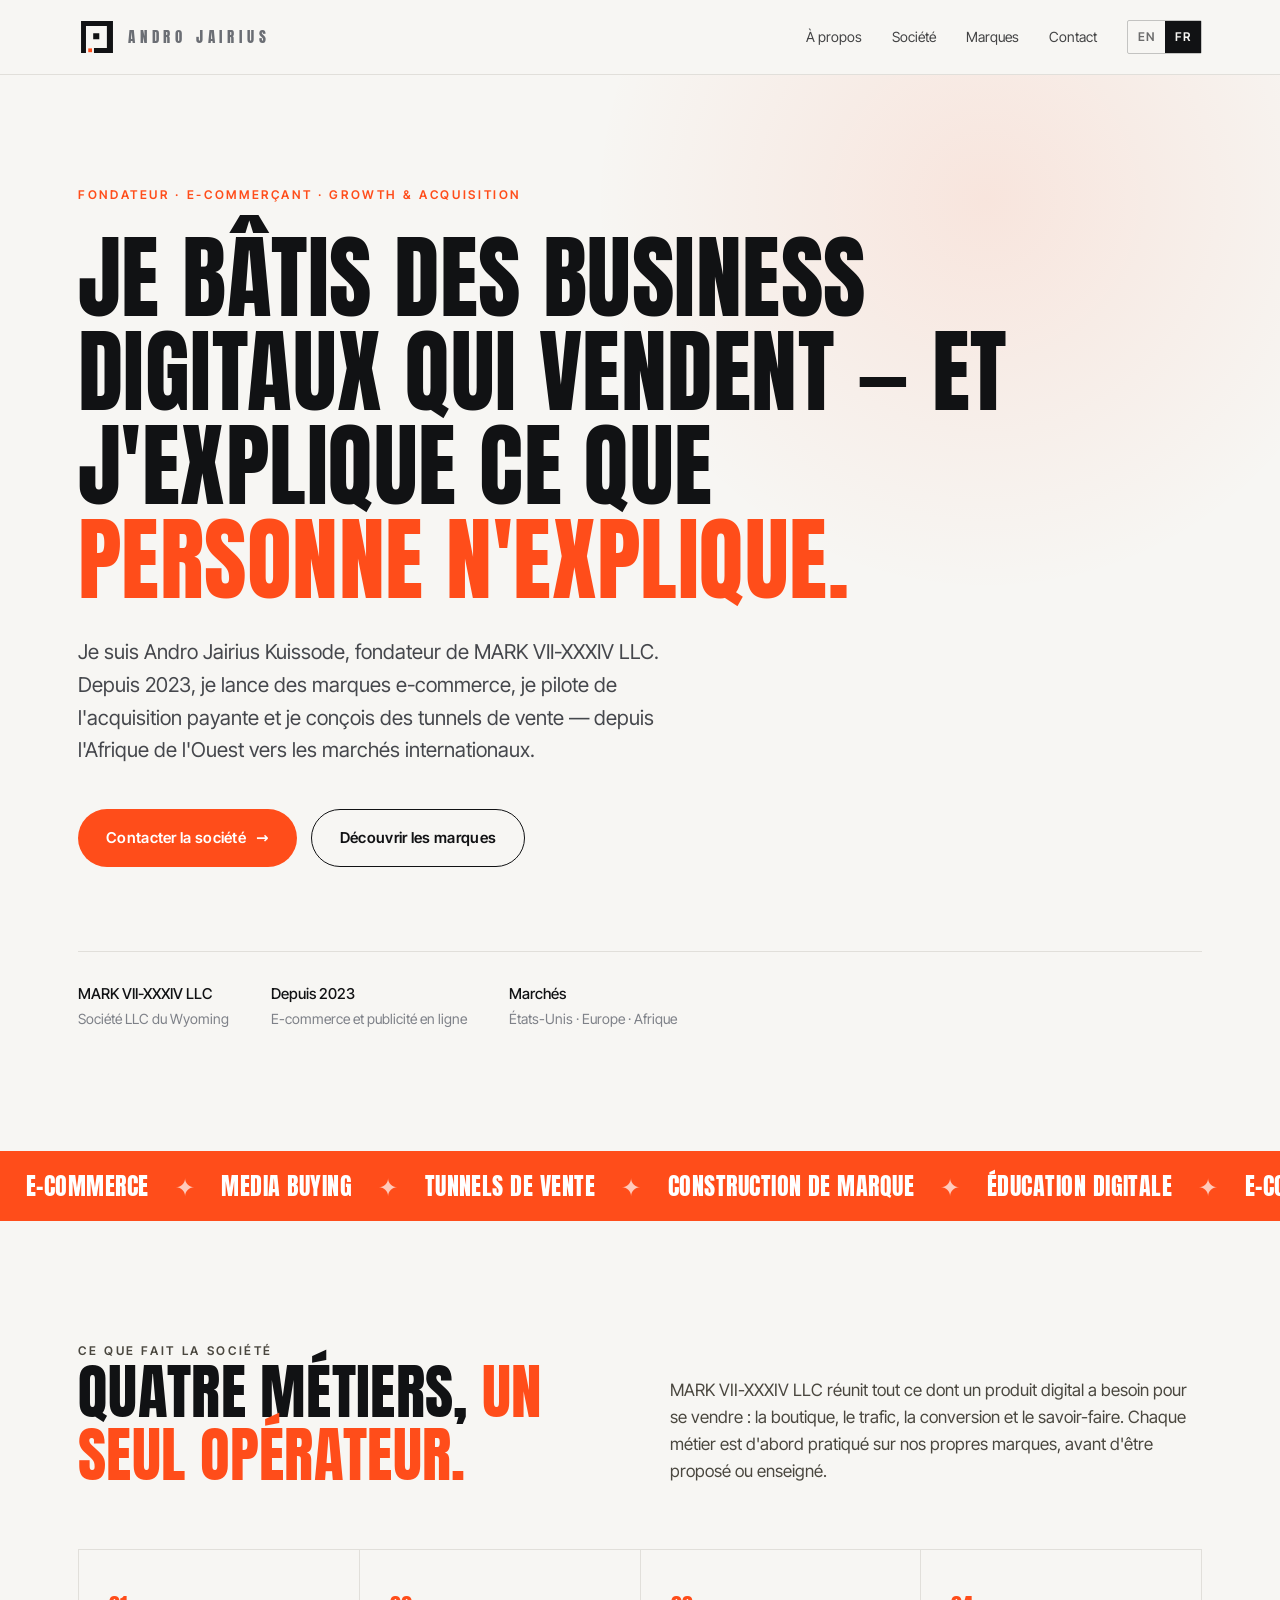
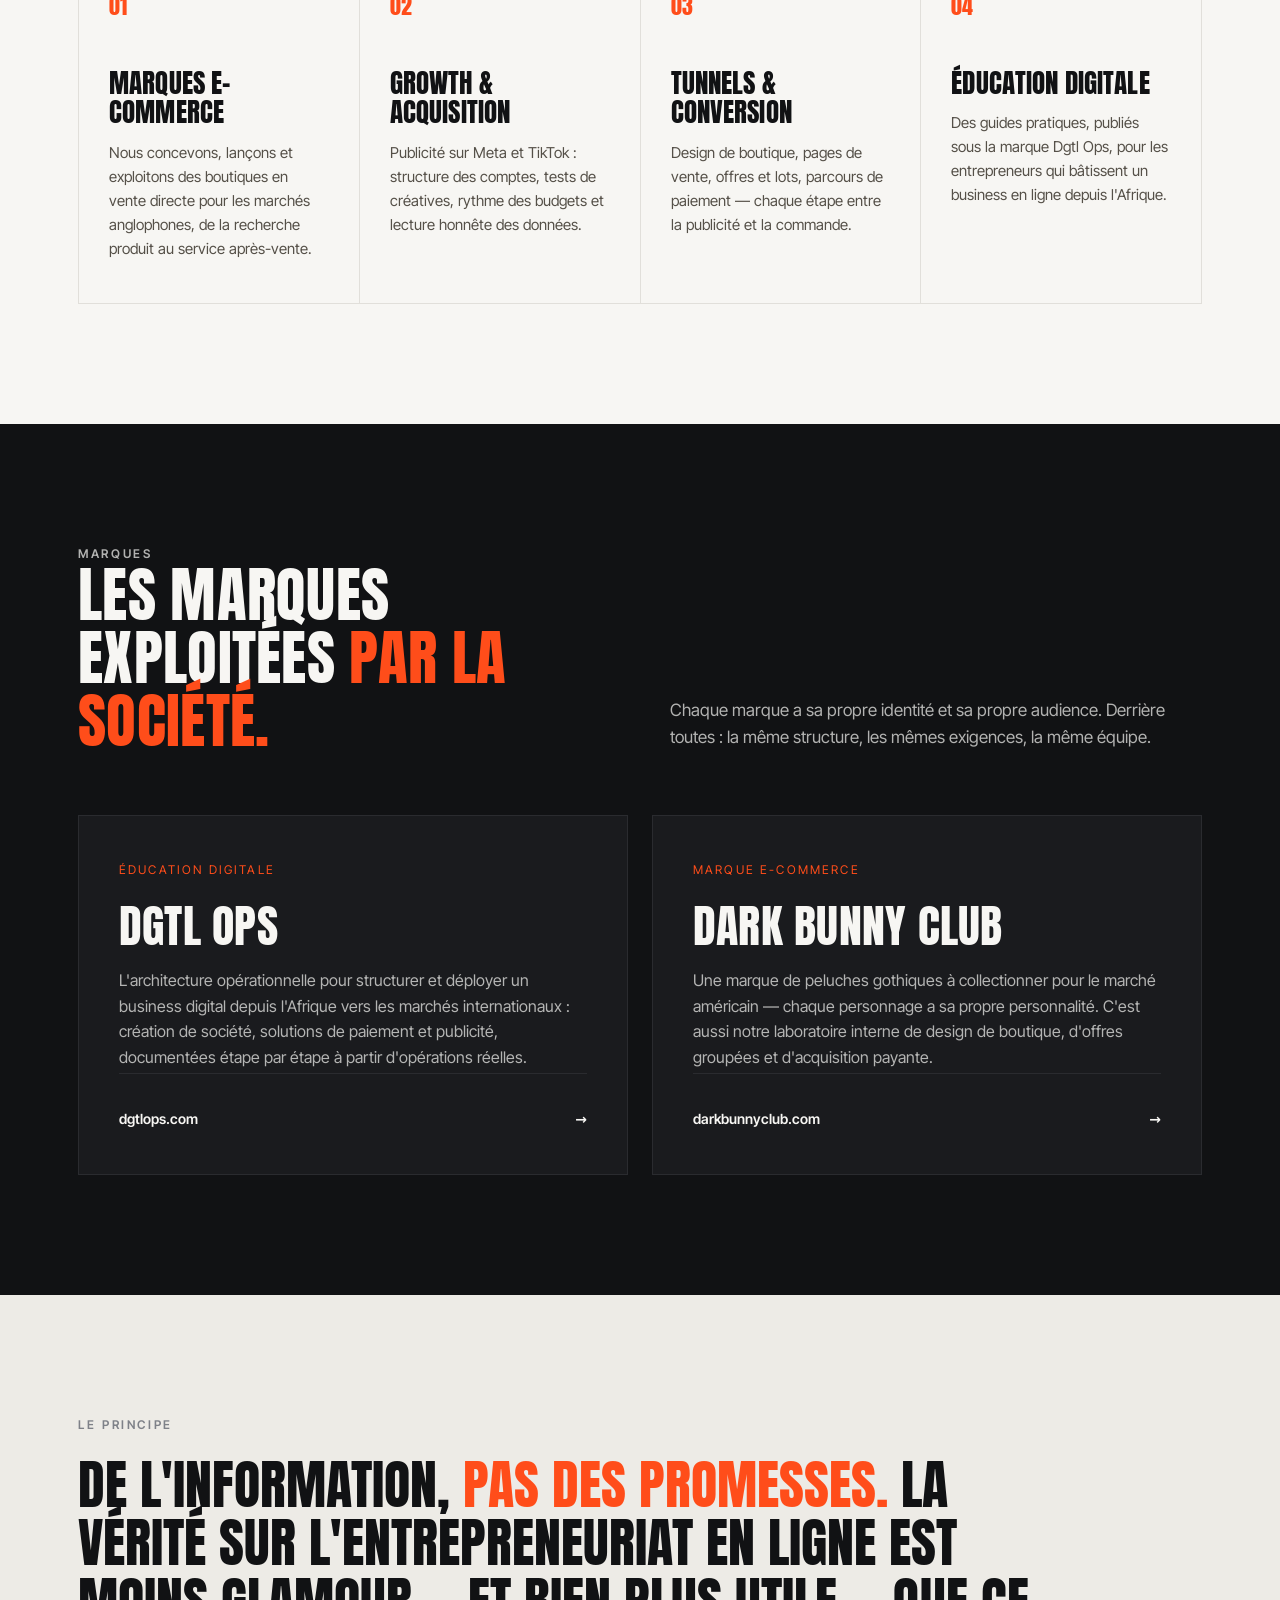
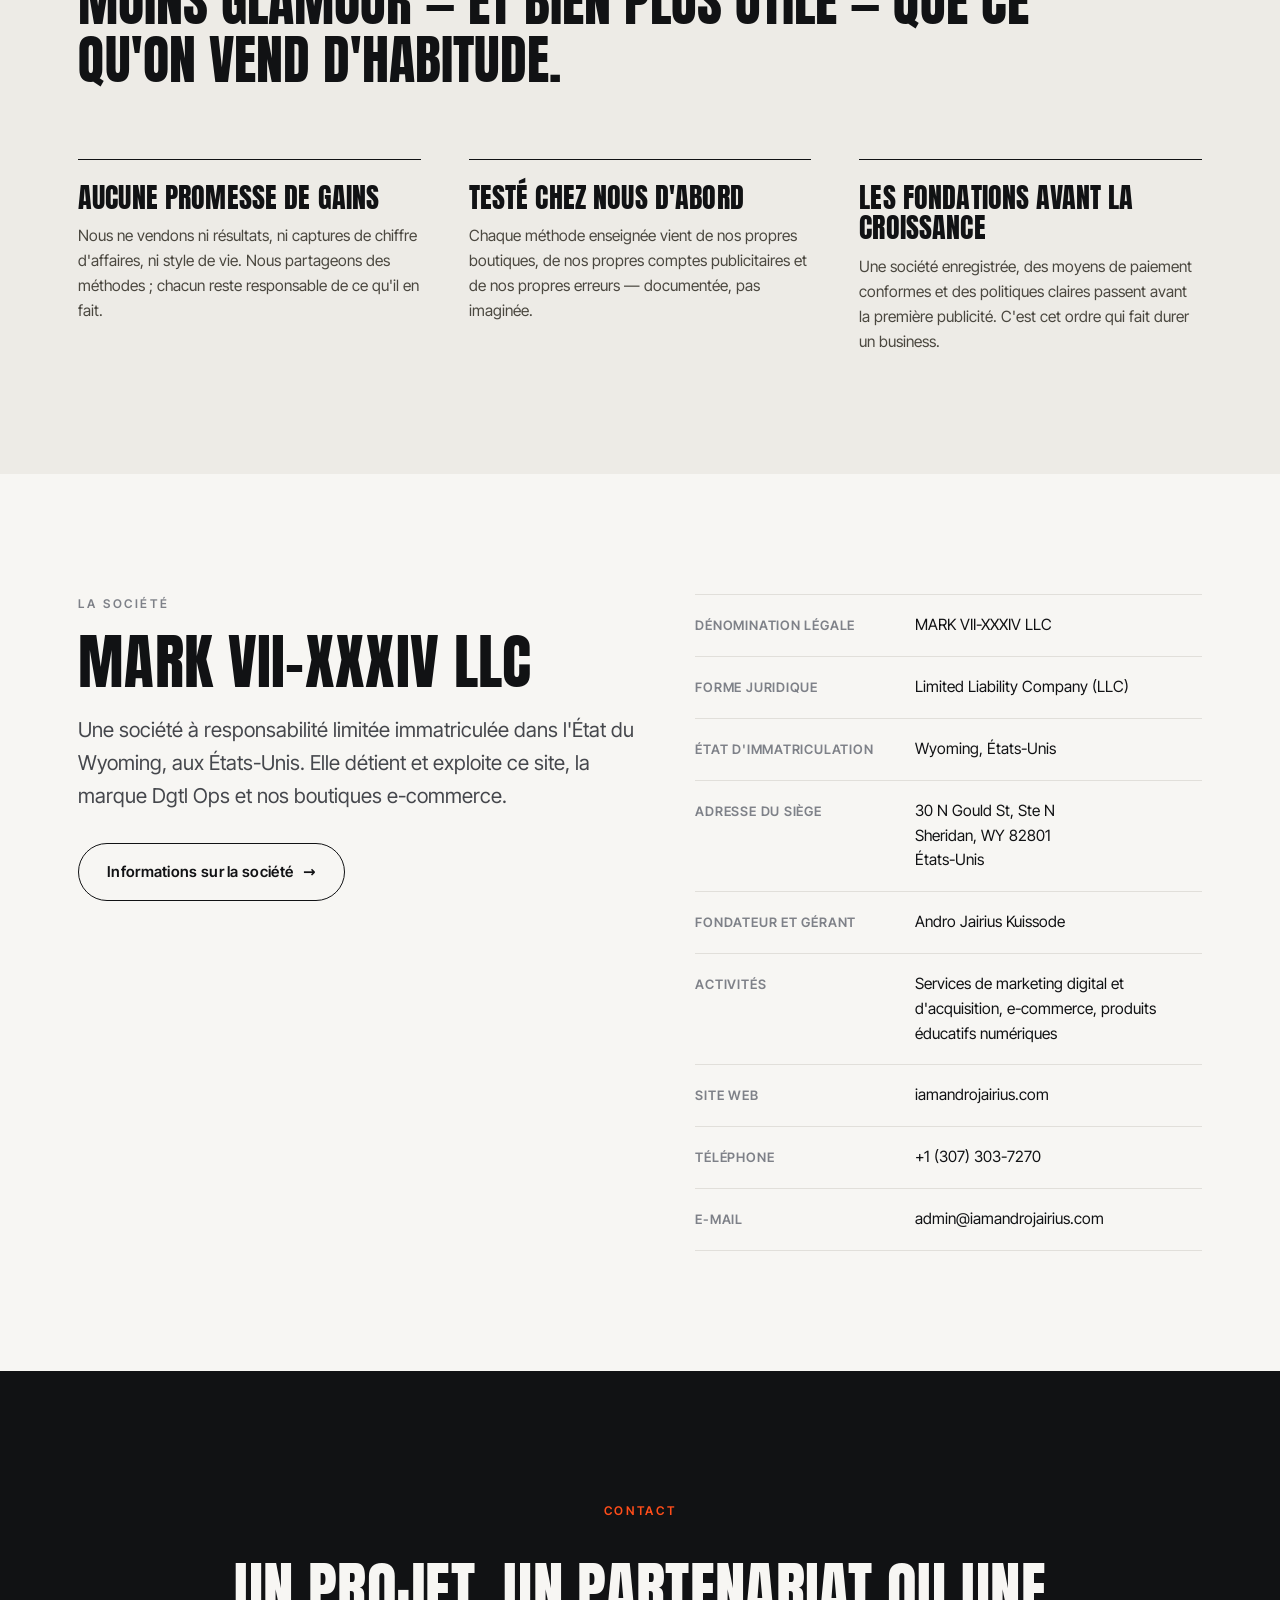
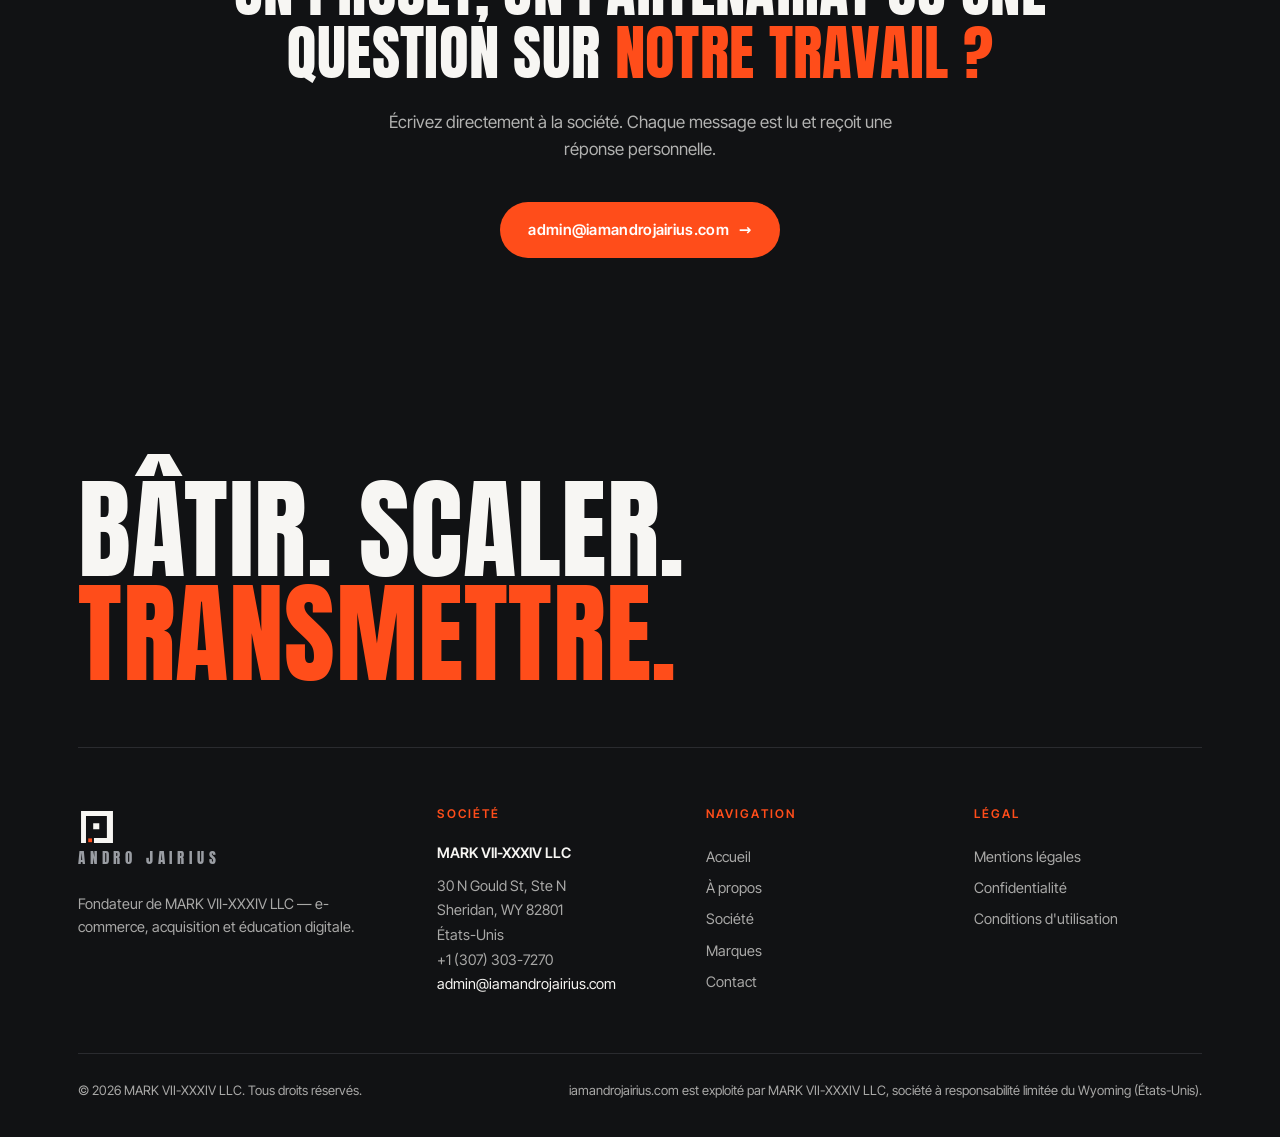
==== commit e1e12acb: "New identity: AJ monogram (V2) + Graphite & Signal palette Co-Authored-By: Claude Opus 5.5 <noreply@" ====
--- a/fr/index.html
+++ b/fr/index.html
@@ -27,7 +27,7 @@
 <header class="hdr">
  <div class="wrap">
   <a class="brand" href="../fr/" aria-label="Andro Jairius — Accueil">
-   <img src="../assets/logo.svg" alt="" width="38" height="38"><b>Andro Jairius</b>
+   <svg viewBox="0 0 100 100" aria-hidden="true"><path fill="currentColor" d="M8 8h84v13H8zM8 8h13v84H8zM76 8h16v84H76zM42 79h50v13H42zM40 40h16v16H40z"/><rect x="27" y="80" width="10" height="10" fill="#FF4D1A"/></svg><b>ANDRO JAIRIUS</b>
   </a>
   <nav class="nav" id="nav">
    <a href="../fr/about.html">À propos</a><a href="../fr/company.html">Société</a><a href="../fr/index.html#ventures">Marques</a><a href="../fr/contact.html">Contact</a>
@@ -120,7 +120,7 @@
   <div class="big">Bâtir. Scaler. <em>Transmettre.</em></div>
   <div class="fcols">
    <div>
-    <a class="brand" href="../fr/" style="color:var(--ivory);margin-bottom:18px"><img src="../assets/logo.svg" alt="" width="38" height="38"><b>Andro Jairius</b></a>
+    <a class="brand" href="../fr/" style="color:var(--ivory);margin-bottom:18px"><svg viewBox="0 0 100 100" aria-hidden="true"><path fill="currentColor" d="M8 8h84v13H8zM8 8h13v84H8zM76 8h16v84H76zM42 79h50v13H42zM40 40h16v16H40z"/><rect x="27" y="80" width="10" height="10" fill="#FF4D1A"/></svg><b>ANDRO JAIRIUS</b></a>
     <p style="max-width:300px;margin-top:16px">Fondateur de MARK VII-XXXIV LLC — e-commerce, acquisition et éducation digitale.</p>
    </div>
    <div>
--- a/assets/site.css
+++ b/assets/site.css
@@ -1,3 +1,4 @@
+@font-face{font-family:Anton;font-style:normal;font-weight:400;font-display:swap;src:url(fonts/anton-latin-400-normal.woff2) format("woff2")}
 @font-face{font-family:"Instrument Serif";font-style:normal;font-weight:400;font-display:swap;src:url(fonts/instrument-serif-latin-400-normal.woff2) format("woff2");unicode-range:U+0000-00FF,U+0131,U+0152-0153,U+02BB-02BC,U+02C6,U+02DA,U+02DC,U+2000-206F,U+20AC,U+2122,U+2191,U+2193,U+2212,U+2215,U+FEFF,U+FFFD}
 @font-face{font-family:"Instrument Serif";font-style:normal;font-weight:400;font-display:swap;src:url(fonts/instrument-serif-latin-ext-400-normal.woff2) format("woff2");unicode-range:U+0100-02AF,U+1E00-1EFF,U+2020,U+20A0-20AB,U+20AD-20C0,U+2113,U+2C60-2C7F,U+A720-A7FF}
 @font-face{font-family:"Instrument Serif";font-style:italic;font-weight:400;font-display:swap;src:url(fonts/instrument-serif-latin-400-italic.woff2) format("woff2");unicode-range:U+0000-00FF,U+0131,U+0152-0153,U+02BB-02BC,U+02C6,U+02DA,U+02DC,U+2000-206F,U+20AC,U+2122,U+2191,U+2193,U+2212,U+2215,U+FEFF,U+FFFD}
@@ -6,10 +7,10 @@
 @font-face{font-family:"Inter Tight";font-style:normal;font-weight:100 900;font-display:swap;src:url(fonts/inter-tight-latin-ext-wght-normal.woff2) format("woff2-variations");unicode-range:U+0100-02AF,U+1E00-1EFF,U+2020,U+20A0-20AB,U+20AD-20C0,U+2113,U+2C60-2C7F,U+A720-A7FF}
 
 :root{
-  --ink:#0D0D0F;--ink-2:#17171B;--ink-3:#24242A;
-  --ivory:#F3EFE6;--paper:#FAF8F3;--stone:#8A8578;--line:#D9D3C5;
-  --gold:#C9A45C;--gold-2:#E2C687;
-  --serif:"Instrument Serif",Georgia,"Times New Roman",serif;
+  --ink:#111214;--ink-2:#1A1B1E;--ink-3:#2A2B2F;
+  --ivory:#F7F6F3;--paper:#F7F6F3;--stone:#7E8188;--line:#E1DFDA;
+  --gold:#FF4D1A;--gold-2:#FF6A3D;--steel:#9A9DA3;
+  --serif:Anton,"Arial Narrow",Impact,sans-serif;
   --sans:"Inter Tight",system-ui,-apple-system,"Segoe UI",Roboto,sans-serif;
   --wrap:1180px;
 }
@@ -21,36 +22,36 @@
 .wrap{max-width:var(--wrap);margin:0 auto;padding:0 28px}
 .eyebrow{font-size:12px;letter-spacing:.22em;text-transform:uppercase;font-weight:600;color:var(--stone)}
 .eyebrow.gold{color:var(--gold)}
-h1,h2,h3{font-family:var(--serif);font-weight:400;letter-spacing:-.01em;line-height:1.04}
-h1{font-size:clamp(48px,8.4vw,112px)}
-h2{font-size:clamp(38px,5.4vw,68px)}
+h1,h2,h3{font-family:var(--serif);font-weight:400;letter-spacing:.005em;line-height:1.02;text-transform:uppercase}
+h1{font-size:clamp(42px,7.2vw,100px)}
+h2{font-size:clamp(34px,4.8vw,62px)}
 h3{font-size:30px;line-height:1.1}
-em{font-style:italic;color:var(--gold)}
-.lead{font-size:clamp(18px,1.6vw,21px);line-height:1.6;color:#3a3833;max-width:640px}
-.btn{font-family:var(--sans);display:inline-flex;align-items:center;gap:10px;padding:16px 26px;border-radius:2px;font-weight:600;font-size:15px;letter-spacing:.02em;transition:.25s}
-.btn-gold{background:var(--gold);color:var(--ink)}
+em{font-style:normal;color:var(--gold)}
+.lead{font-size:clamp(18px,1.6vw,21px);line-height:1.6;color:#45474c;max-width:640px}
+.btn{font-family:var(--sans);display:inline-flex;align-items:center;gap:10px;padding:16px 28px;border-radius:999px;font-weight:600;font-size:15px;letter-spacing:.02em;transition:.25s}
+.btn-gold{background:var(--gold);color:#fff}
 .btn-gold:hover{background:var(--gold-2)}
 .btn-line{border:1px solid currentColor}
-.btn-line:hover{background:rgba(201,164,92,.12)}
+.btn-line:hover{background:rgba(255,77,26,.08)}
 .arrow{transition:transform .25s}.btn:hover .arrow{transform:translateX(4px)}
 
 /* header */
-.hdr{position:sticky;top:0;z-index:50;background:rgba(13,13,15,.92);backdrop-filter:blur(10px);-webkit-backdrop-filter:blur(10px);color:var(--ivory);border-bottom:1px solid rgba(243,239,230,.08)}
+.hdr{position:sticky;top:0;z-index:50;background:rgba(247,246,243,.94);backdrop-filter:blur(10px);-webkit-backdrop-filter:blur(10px);color:var(--ink);border-bottom:1px solid var(--line)}
 .hdr .wrap{display:flex;align-items:center;justify-content:space-between;height:74px}
 .brand{display:flex;align-items:center;gap:12px}
-.brand img{width:38px;height:38px}
-.brand b{font-family:var(--serif);font-weight:400;font-size:24px;letter-spacing:.01em}
+.brand svg{width:38px;height:38px;flex:none}
+.brand b{font-family:var(--serif);font-weight:400;font-size:15px;letter-spacing:.32em;color:#6B6E74}
 .nav{display:flex;align-items:center;gap:30px;font-size:14px}
 .nav a{opacity:.78;transition:.2s}
-.nav a:hover,.nav a.on{opacity:1;color:var(--gold-2)}
-.lang{display:flex;border:1px solid rgba(243,239,230,.25);border-radius:2px;font-size:12px;font-weight:600;letter-spacing:.08em}
-.lang a{padding:6px 10px;opacity:.6}.lang a.on{opacity:1;background:var(--ivory);color:var(--ink)}
-.burger{display:none;background:none;border:0;color:var(--ivory);width:40px;height:40px;cursor:pointer}
+.nav a:hover,.nav a.on{opacity:1;color:var(--gold)}
+.lang{display:flex;border:1px solid rgba(17,18,20,.22);border-radius:2px;font-size:12px;font-weight:600;letter-spacing:.08em}
+.lang a{padding:6px 10px;opacity:.6}.lang a.on{opacity:1;background:var(--ink);color:var(--paper)}
+.burger{display:none;background:none;border:0;color:var(--ink);width:40px;height:40px;cursor:pointer}
 .burger span{display:block;height:1.5px;background:currentColor;margin:7px 8px;transition:.3s}
 @media(max-width:900px){
   .burger{display:block}
-  .nav{position:fixed;inset:74px 0 auto 0;background:var(--ink);flex-direction:column;align-items:flex-start;gap:0;padding:12px 28px 28px;border-bottom:1px solid var(--ink-3);transform:translateY(-12px);opacity:0;pointer-events:none;transition:.3s}
-  .nav a{padding:14px 0;font-size:20px;font-family:var(--serif);width:100%;border-bottom:1px solid var(--ink-3)}
+  .nav{position:fixed;inset:74px 0 auto 0;background:var(--paper);flex-direction:column;align-items:flex-start;gap:0;padding:12px 28px 28px;border-bottom:1px solid var(--line);transform:translateY(-12px);opacity:0;pointer-events:none;transition:.3s}
+  .nav a{padding:14px 0;font-size:22px;font-family:var(--serif);text-transform:uppercase;width:100%;border-bottom:1px solid var(--line)}
   .nav .lang{margin-top:20px}.nav .lang a{font-family:var(--sans);font-size:12px;border:0;width:auto;padding:8px 14px}
   body.open .nav{transform:none;opacity:1;pointer-events:auto}
   body.open .burger span:nth-child(1){transform:translateY(8.5px) rotate(45deg)}
@@ -59,22 +60,22 @@
 }
 
 /* hero */
-.hero{background:var(--ink);color:var(--ivory);position:relative;overflow:hidden;padding:110px 0 120px}
-.hero:before{content:"";position:absolute;right:-12%;top:-30%;width:70vw;height:70vw;max-width:900px;max-height:900px;border-radius:50%;background:radial-gradient(circle,rgba(201,164,92,.16),rgba(201,164,92,0) 62%)}
+.hero{background:var(--paper);color:var(--ink);position:relative;overflow:hidden;padding:110px 0 120px}
+.hero:before{content:"";position:absolute;right:-12%;top:-30%;width:70vw;height:70vw;max-width:900px;max-height:900px;border-radius:50%;background:radial-gradient(circle,rgba(255,77,26,.10),rgba(255,77,26,0) 62%)}
 .hero .wrap{position:relative}
 .hero h1{margin:26px 0 30px;max-width:1000px}
-.hero .lead{color:rgba(243,239,230,.72)}
+.hero .lead{color:#45474c}
 .hero .ctas{display:flex;gap:14px;flex-wrap:wrap;margin-top:42px}
-.hero .btn-line{color:var(--ivory)}
-.hero-meta{display:flex;gap:42px;flex-wrap:wrap;margin-top:84px;padding-top:30px;border-top:1px solid rgba(243,239,230,.12);font-size:14px;color:rgba(243,239,230,.6)}
-.hero-meta b{display:block;color:var(--ivory);font-weight:500;font-size:15px;margin-bottom:2px}
+.hero .btn-line{color:var(--ink)}
+.hero-meta{display:flex;gap:42px;flex-wrap:wrap;margin-top:84px;padding-top:30px;border-top:1px solid var(--line);font-size:14px;color:var(--stone)}
+.hero-meta b{display:block;color:var(--ink);font-weight:500;font-size:15px;margin-bottom:2px}
 .page-hero{padding:96px 0 80px}
-.page-hero h1{font-size:clamp(46px,7vw,92px)}
+.page-hero h1{font-size:clamp(42px,6.4vw,86px)}
 
 /* marquee */
-.band{background:var(--gold);color:var(--ink);overflow:hidden;white-space:nowrap;padding:16px 0}
-.band div{display:inline-block;animation:mq 38s linear infinite;font-family:var(--serif);font-size:26px}
-.band span{margin:0 26px}.band i{font-style:normal;opacity:.5}
+.band{background:var(--gold);color:#fff;overflow:hidden;white-space:nowrap;padding:16px 0}
+.band div{display:inline-block;animation:mq 38s linear infinite;font-family:var(--serif);font-size:24px;text-transform:uppercase;letter-spacing:.02em}
+.band span{margin:0 26px}.band i{font-style:normal;opacity:.7}
 @keyframes mq{to{transform:translateX(-50%)}}
 @media(prefers-reduced-motion:reduce){.band div{animation:none}}
 
@@ -84,14 +85,14 @@
 .sec-head p{color:#4a473f}
 @media(max-width:900px){.sec-head{grid-template-columns:1fr;gap:22px}section{padding:84px 0}.hero{padding:76px 0 84px}}
 .dark{background:var(--ink);color:var(--ivory)}
-.dark .sec-head p,.dark p{color:rgba(243,239,230,.7)}
-.ivory{background:var(--ivory)}
+.dark .sec-head p,.dark p{color:rgba(247,246,243,.7)}
+.ivory{background:#EDEBE6}
 
 .grid4{display:grid;grid-template-columns:repeat(4,1fr);border-top:1px solid var(--line);border-left:1px solid var(--line)}
 .card{padding:38px 30px 42px;border-right:1px solid var(--line);border-bottom:1px solid var(--line);transition:.3s;background:var(--paper)}
 .card:hover{background:#fff}
-.card .n{font-family:var(--serif);font-style:italic;color:var(--gold);font-size:22px}
-.card h3{margin:44px 0 14px;font-size:28px}
+.card .n{font-family:var(--serif);color:var(--gold);font-size:22px}
+.card h3{margin:44px 0 14px;font-size:27px}
 .card p{font-size:15px;color:#555048}
 @media(max-width:1000px){.grid4{grid-template-columns:1fr 1fr}}
 @media(max-width:600px){.grid4{grid-template-columns:1fr}.card h3{margin-top:26px}}
@@ -111,7 +112,7 @@
 .principle p{font-size:15.5px;color:#4a473f}
 @media(max-width:800px){.principles{grid-template-columns:1fr;gap:36px}}
 
-.quote{font-family:var(--serif);font-size:clamp(34px,4.6vw,60px);line-height:1.12;max-width:1000px}
+.quote{font-family:var(--serif);text-transform:uppercase;font-size:clamp(30px,4.2vw,54px);line-height:1.08;max-width:1000px}
 
 .entity{display:grid;grid-template-columns:1.1fr 1fr;gap:60px;align-items:start}
 .facts{border-top:1px solid var(--line)}
@@ -153,8 +154,8 @@
 @media(max-width:700px){form.cf{grid-template-columns:1fr}}
 
 /* footer */
-.ftr{background:var(--ink);color:rgba(243,239,230,.66);font-size:14.5px;padding:90px 0 36px}
-.ftr .big{font-family:var(--serif);color:var(--ivory);font-size:clamp(46px,9vw,128px);line-height:.95;letter-spacing:-.02em;padding-bottom:60px;border-bottom:1px solid var(--ink-3)}
+.ftr{background:var(--ink);color:rgba(247,246,243,.66);font-size:14.5px;padding:90px 0 36px}
+.ftr .big{font-family:var(--serif);text-transform:uppercase;color:var(--ivory);font-size:clamp(44px,8.6vw,124px);line-height:.95;letter-spacing:.005em;padding-bottom:60px;border-bottom:1px solid var(--ink-3)}
 .ftr .big em{color:var(--gold)}
 .fcols{display:grid;grid-template-columns:1.4fr 1fr 1fr 1fr;gap:40px;padding:56px 0}
 .fcols h4{font-size:12px;letter-spacing:.18em;text-transform:uppercase;color:var(--gold);font-weight:600;margin-bottom:18px}
@@ -169,3 +170,8 @@
 .reveal.in{opacity:1;transform:none}
 @media(prefers-reduced-motion:reduce){.reveal{opacity:1;transform:none}}
 :focus-visible{outline:2px solid var(--gold);outline-offset:3px}
+
+.ftr .brand b{color:var(--steel)}
+.venture .tag{color:var(--gold)}
+.facts dt{color:var(--stone)}
+.brand b{white-space:nowrap}
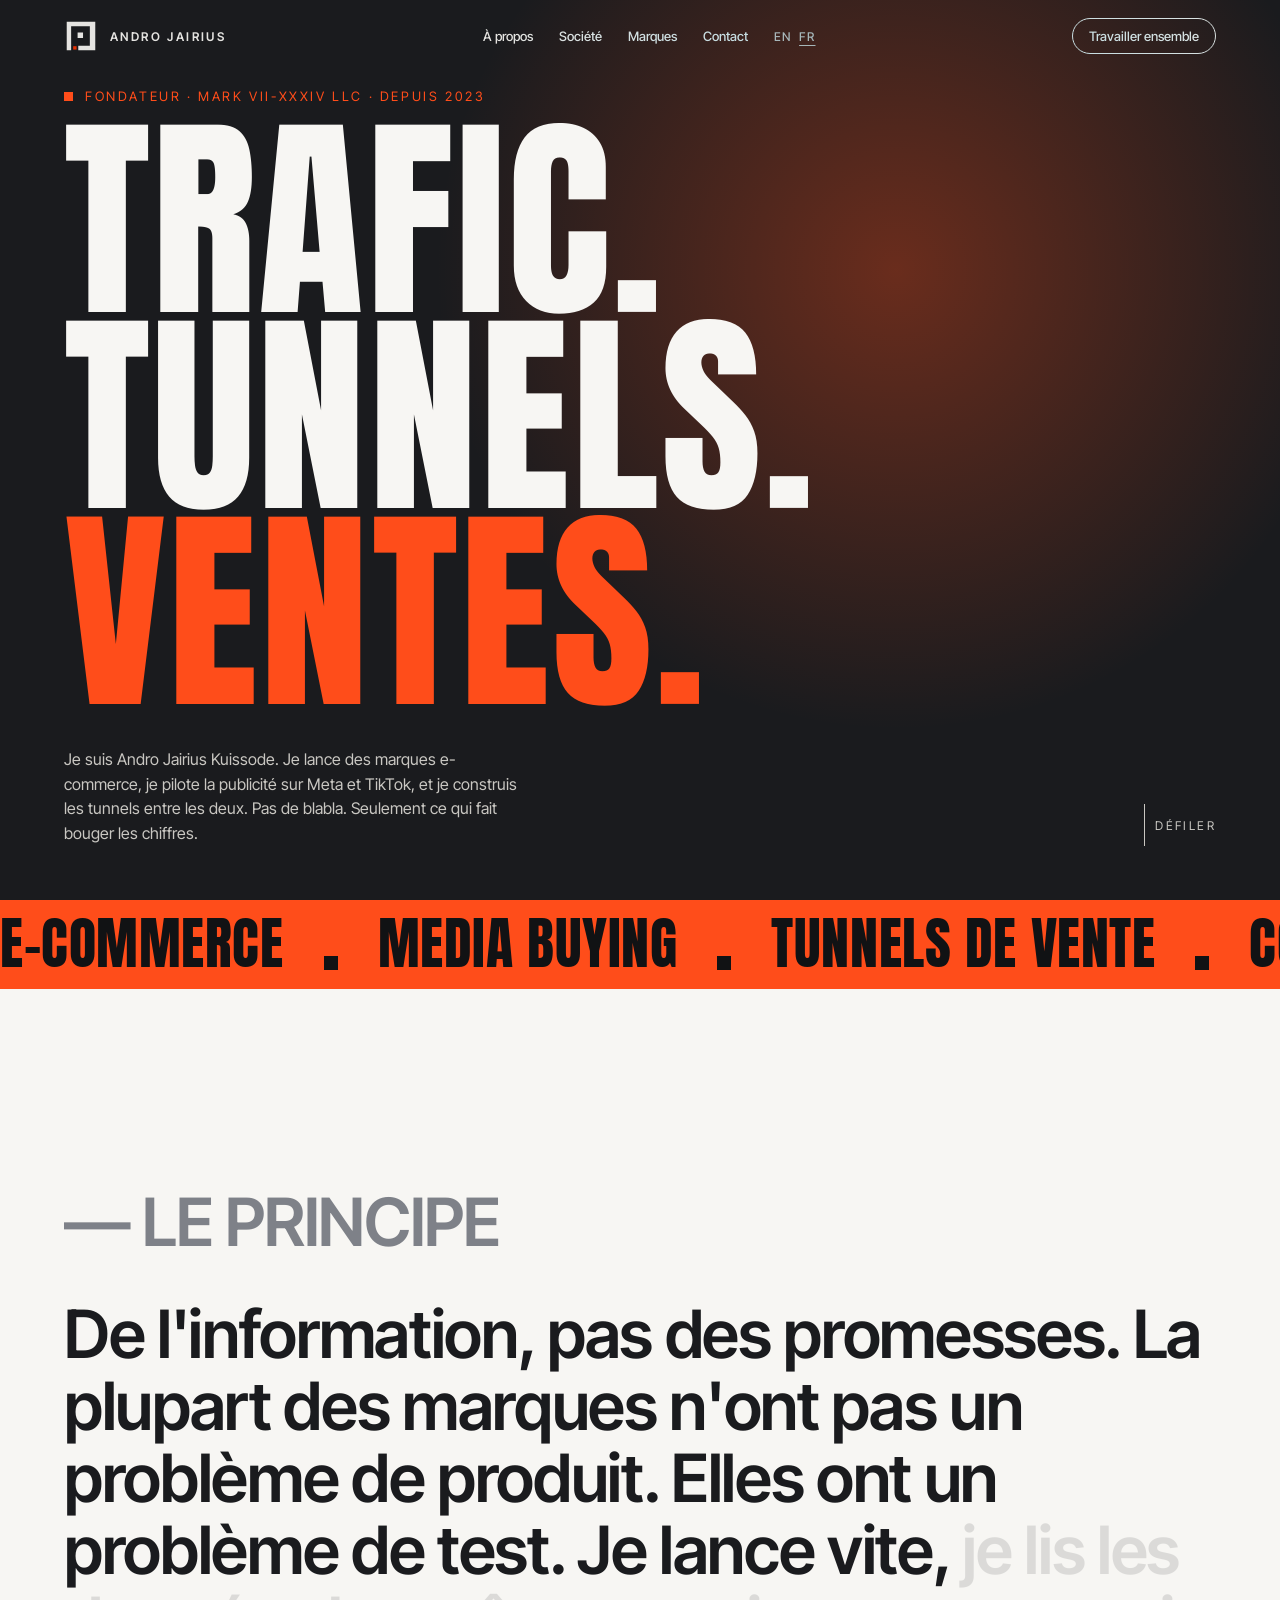
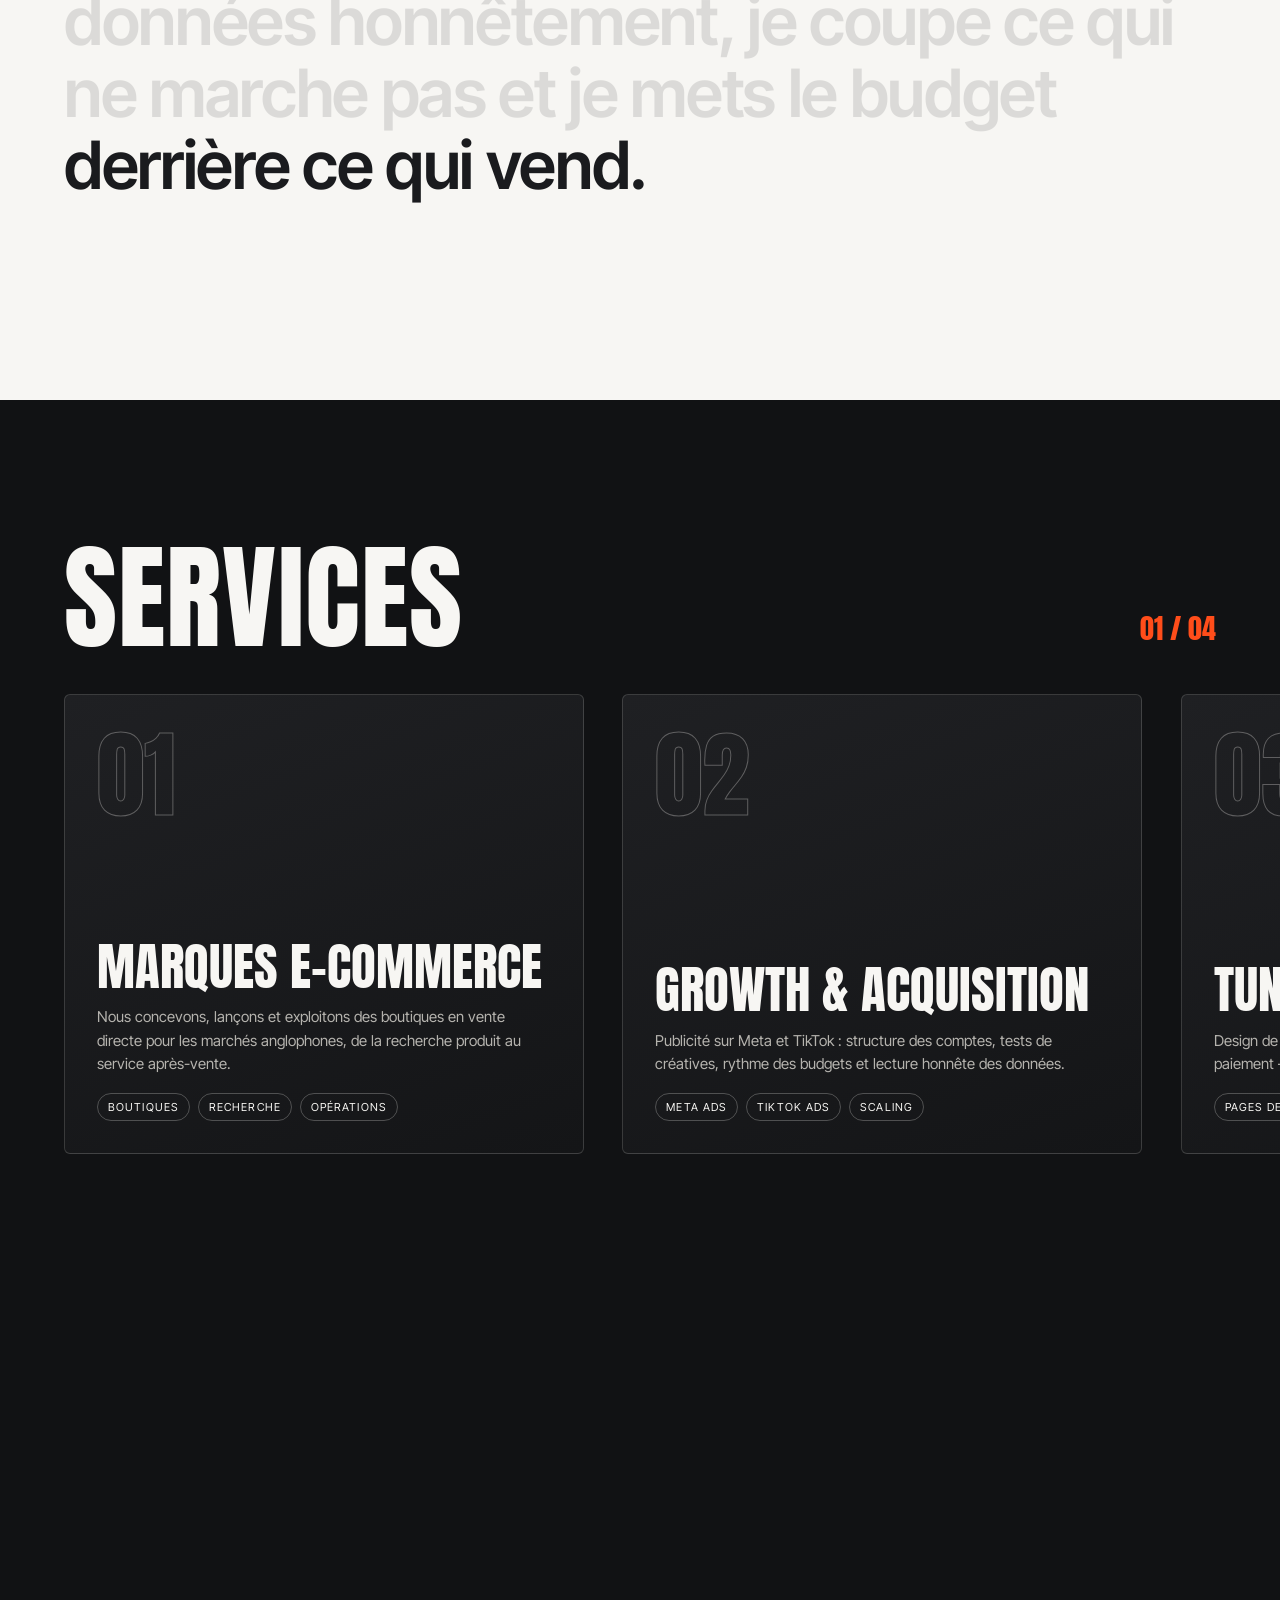
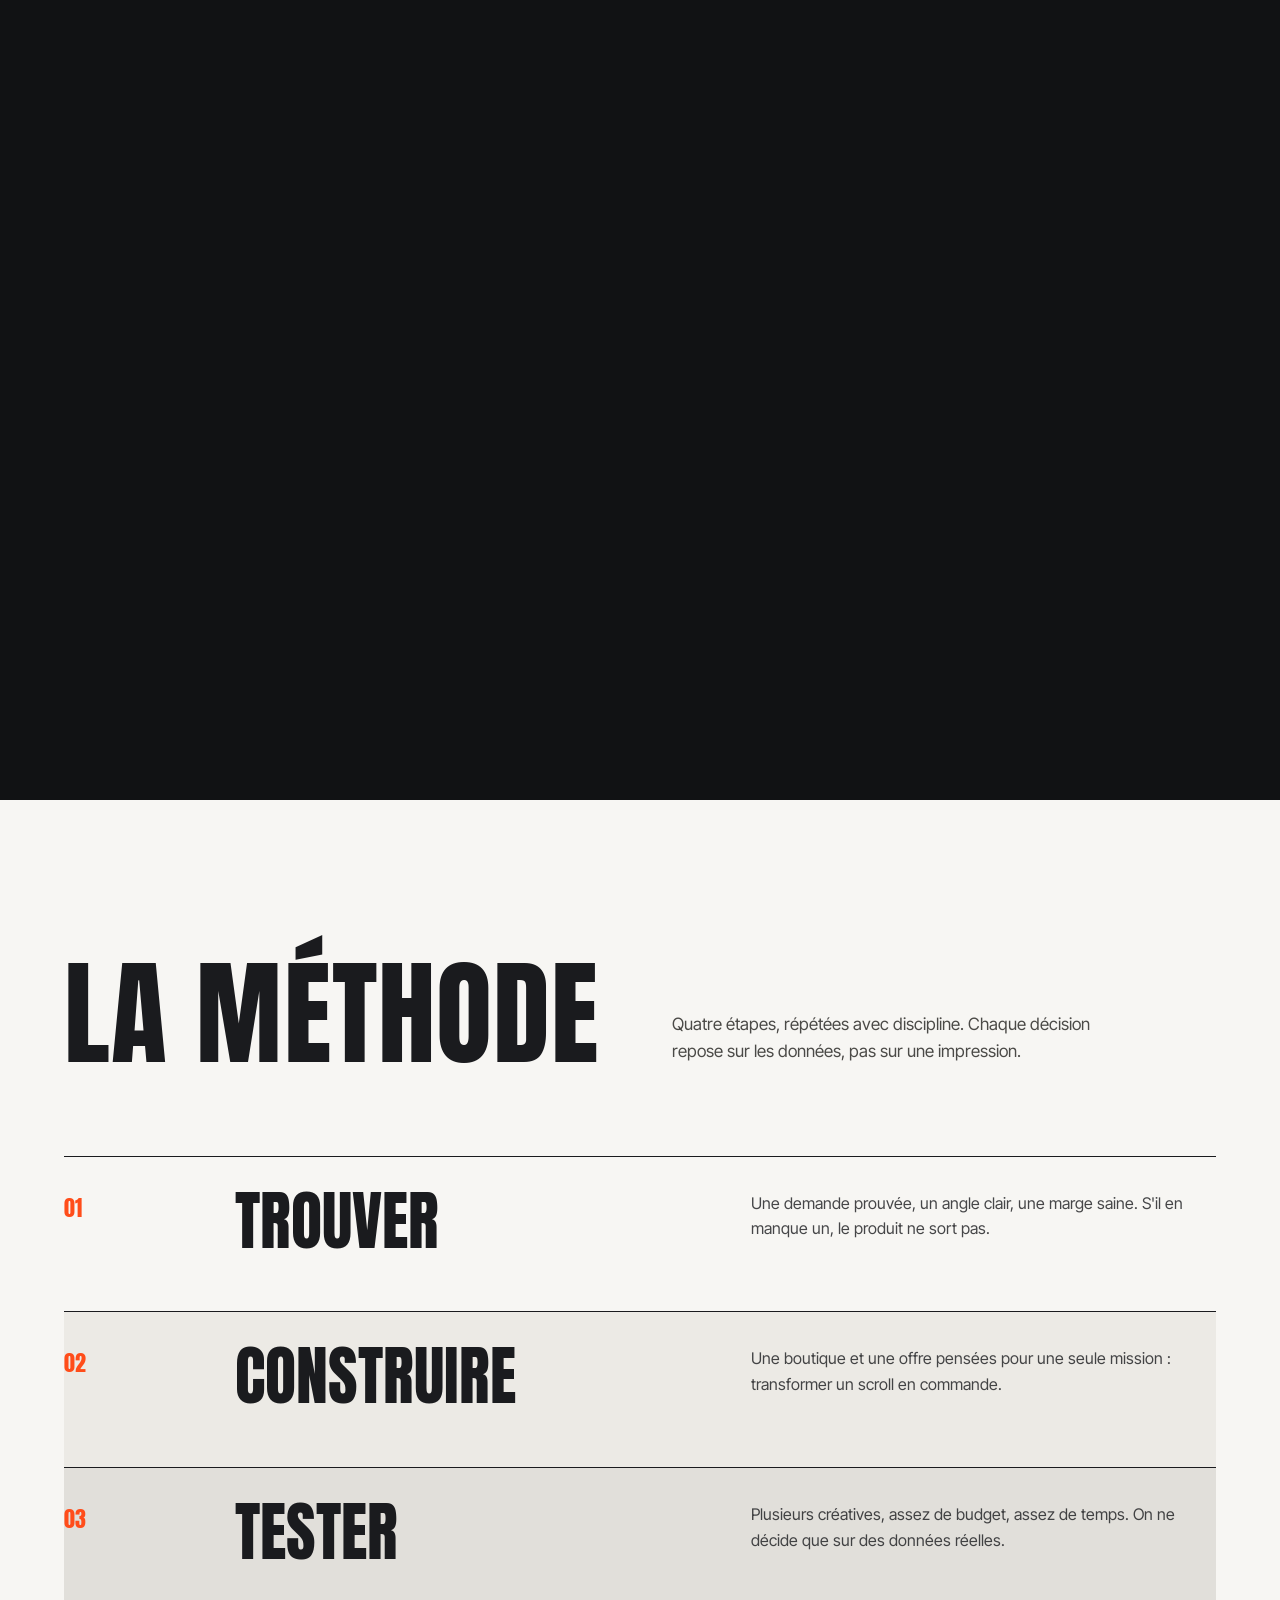
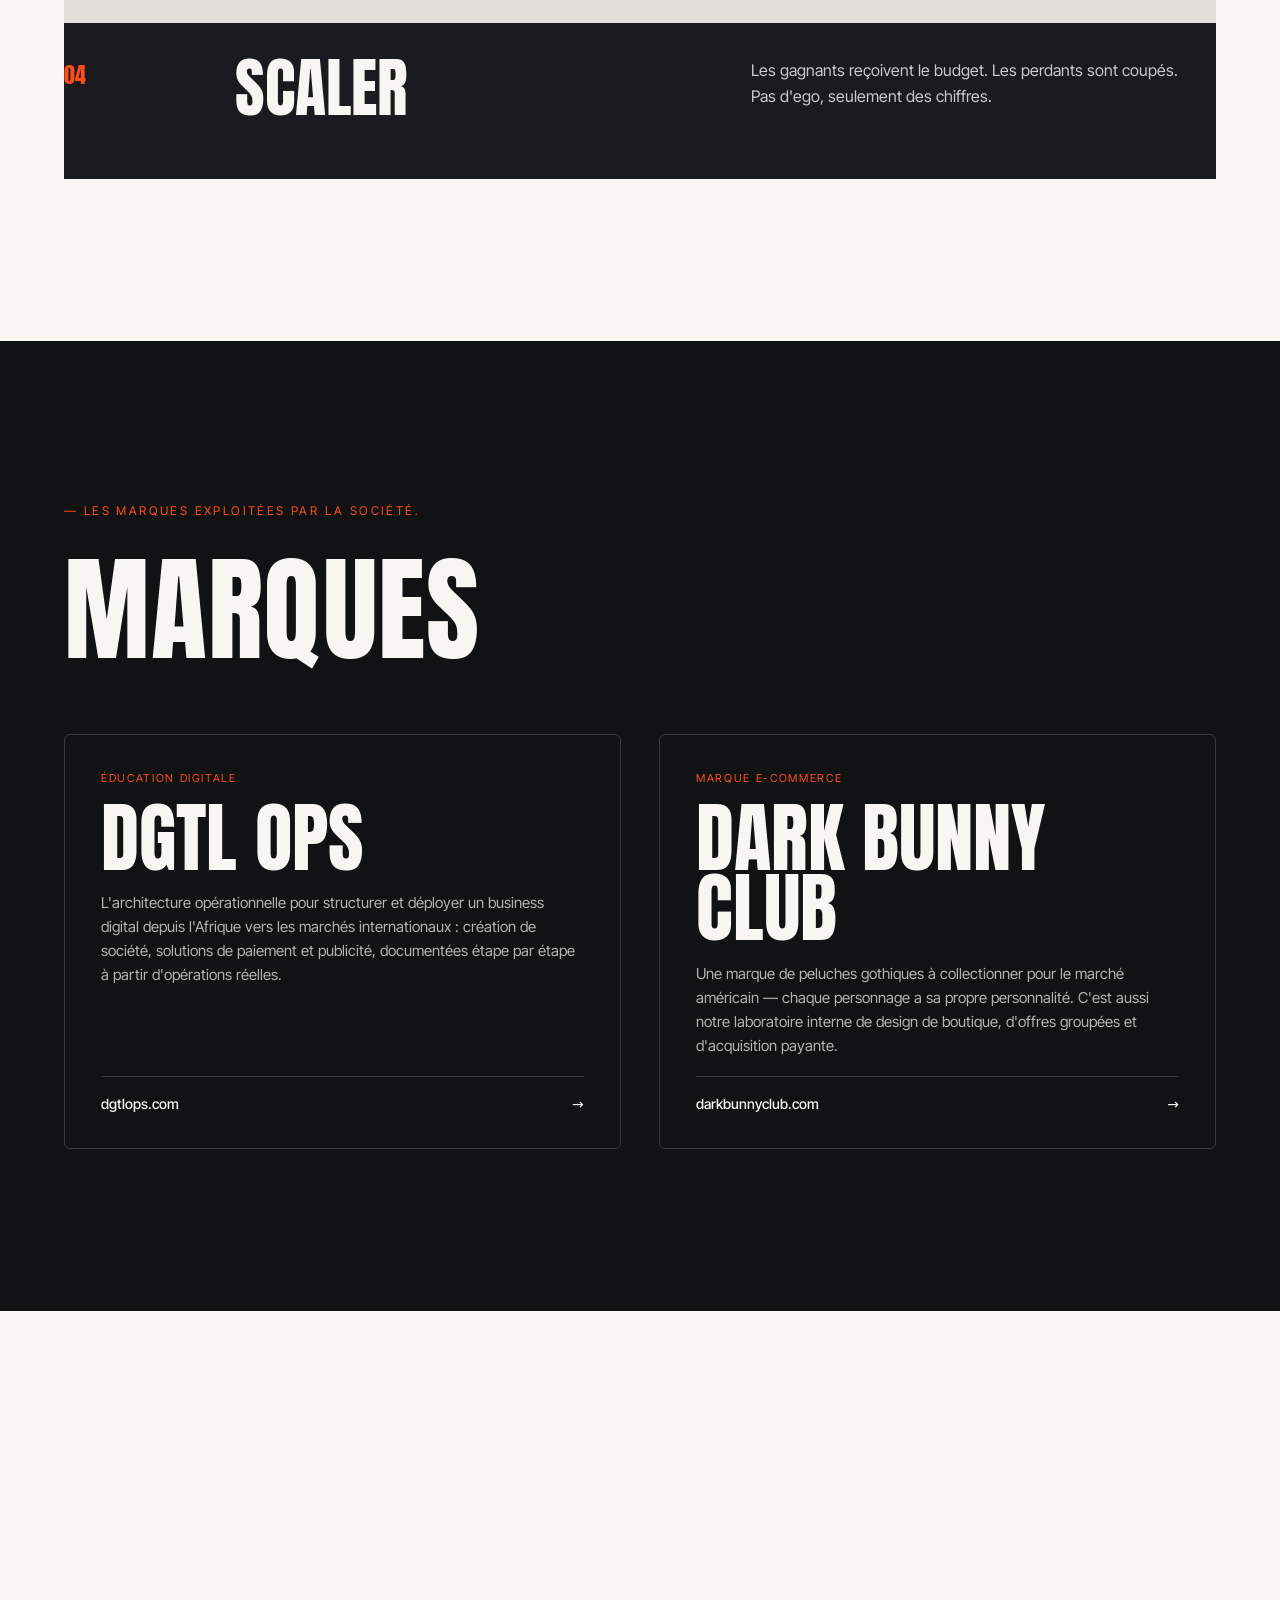
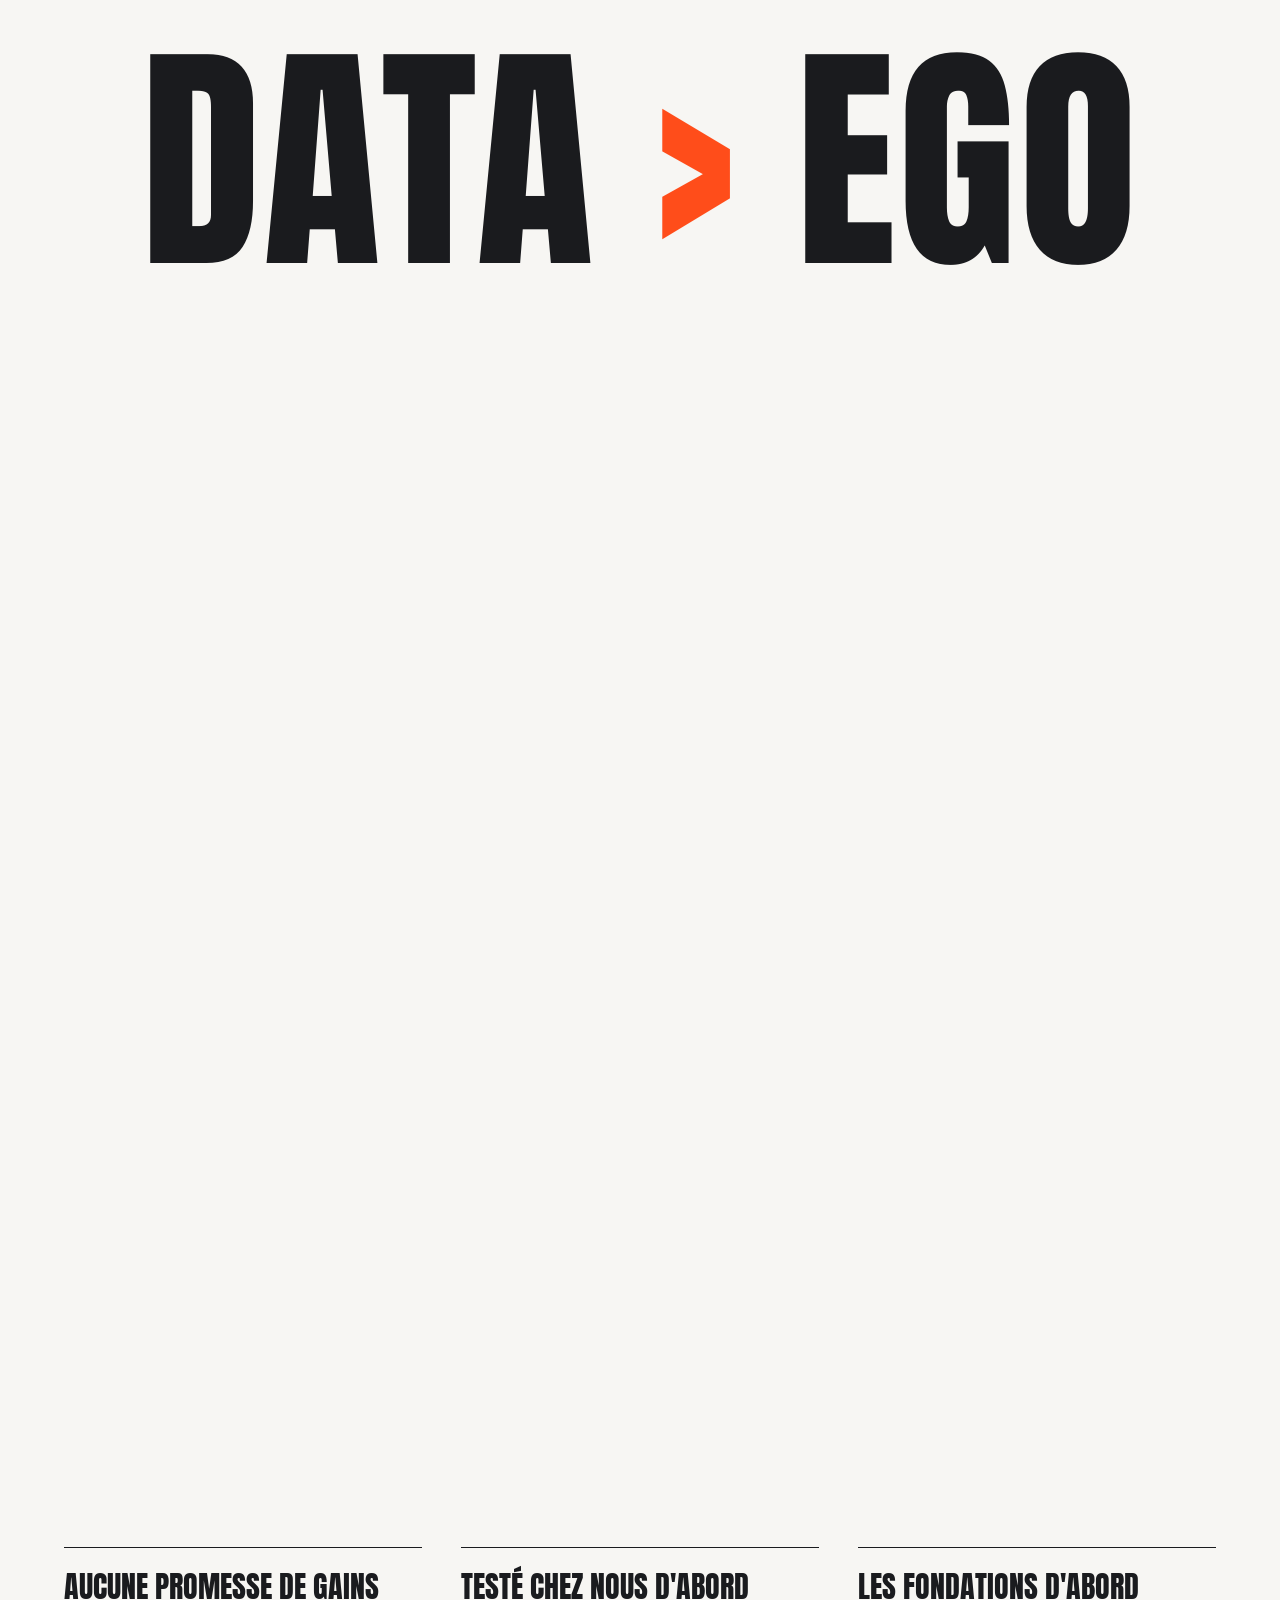
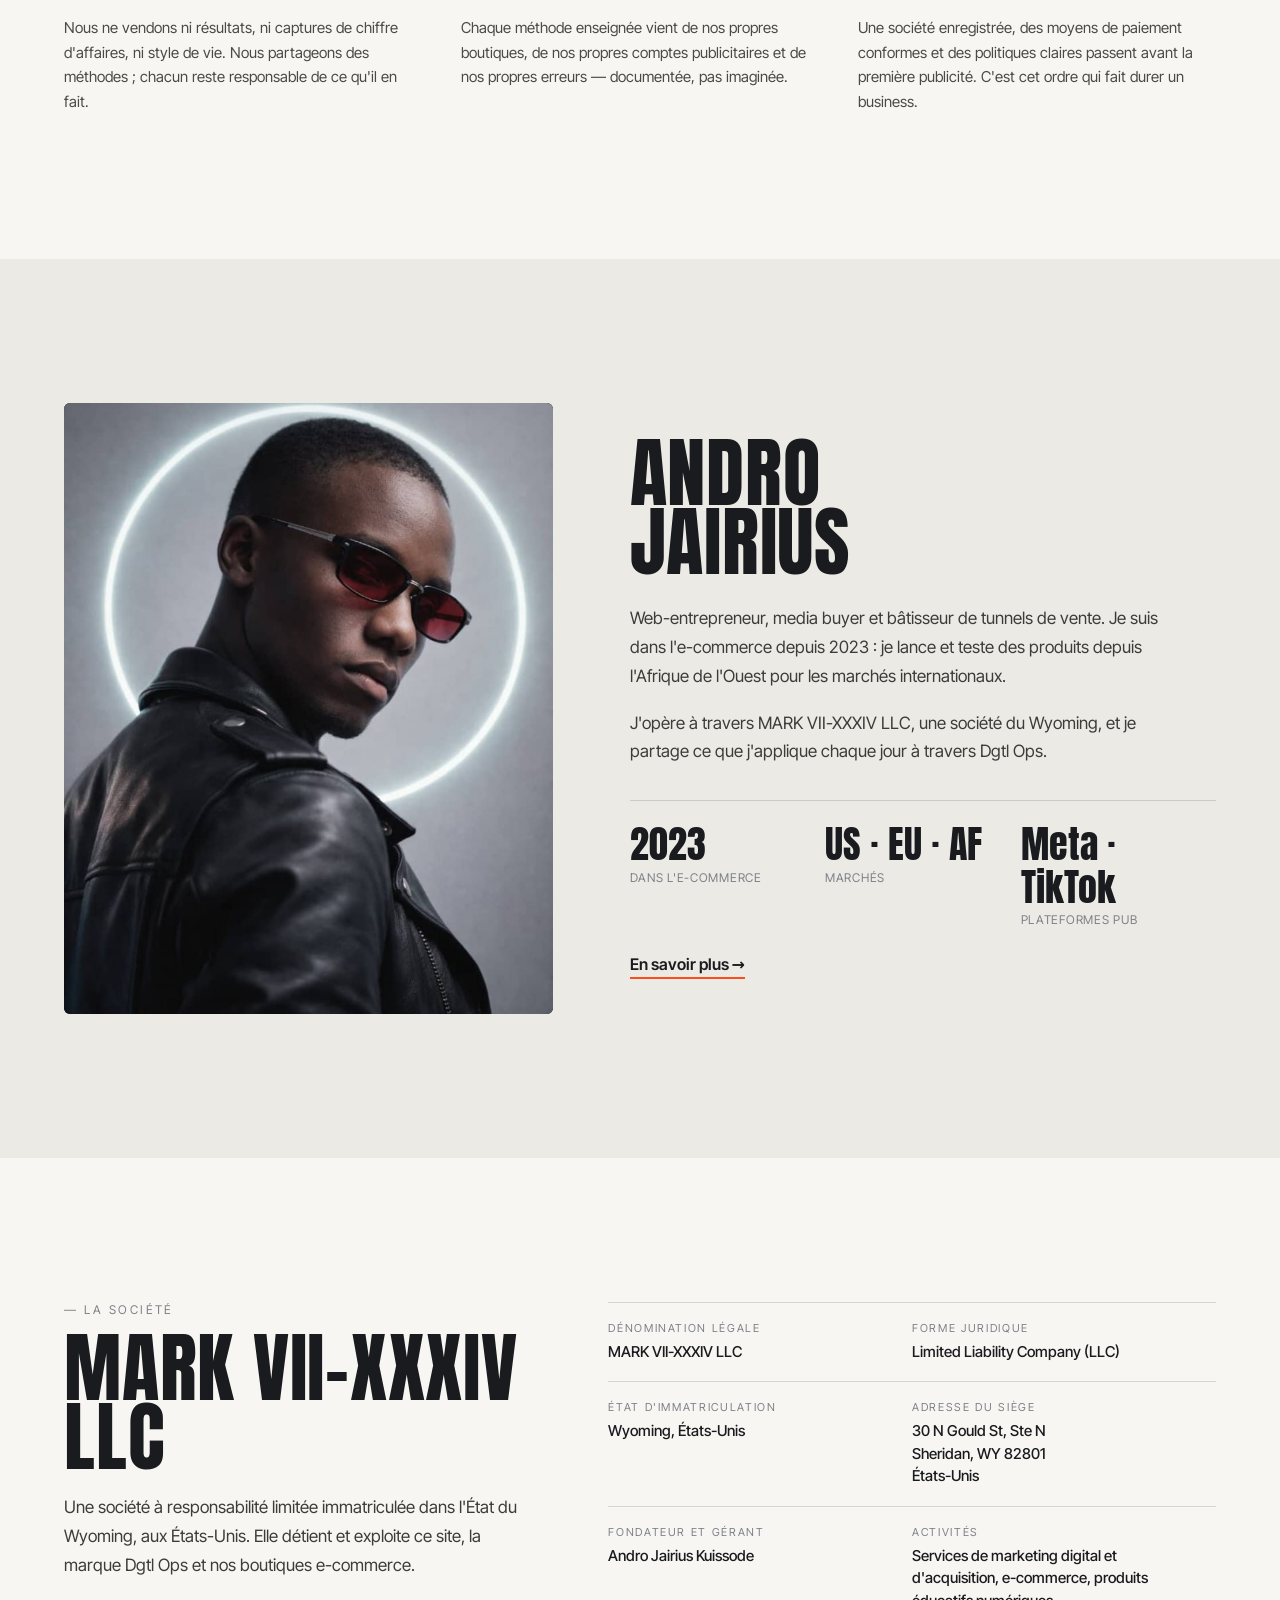
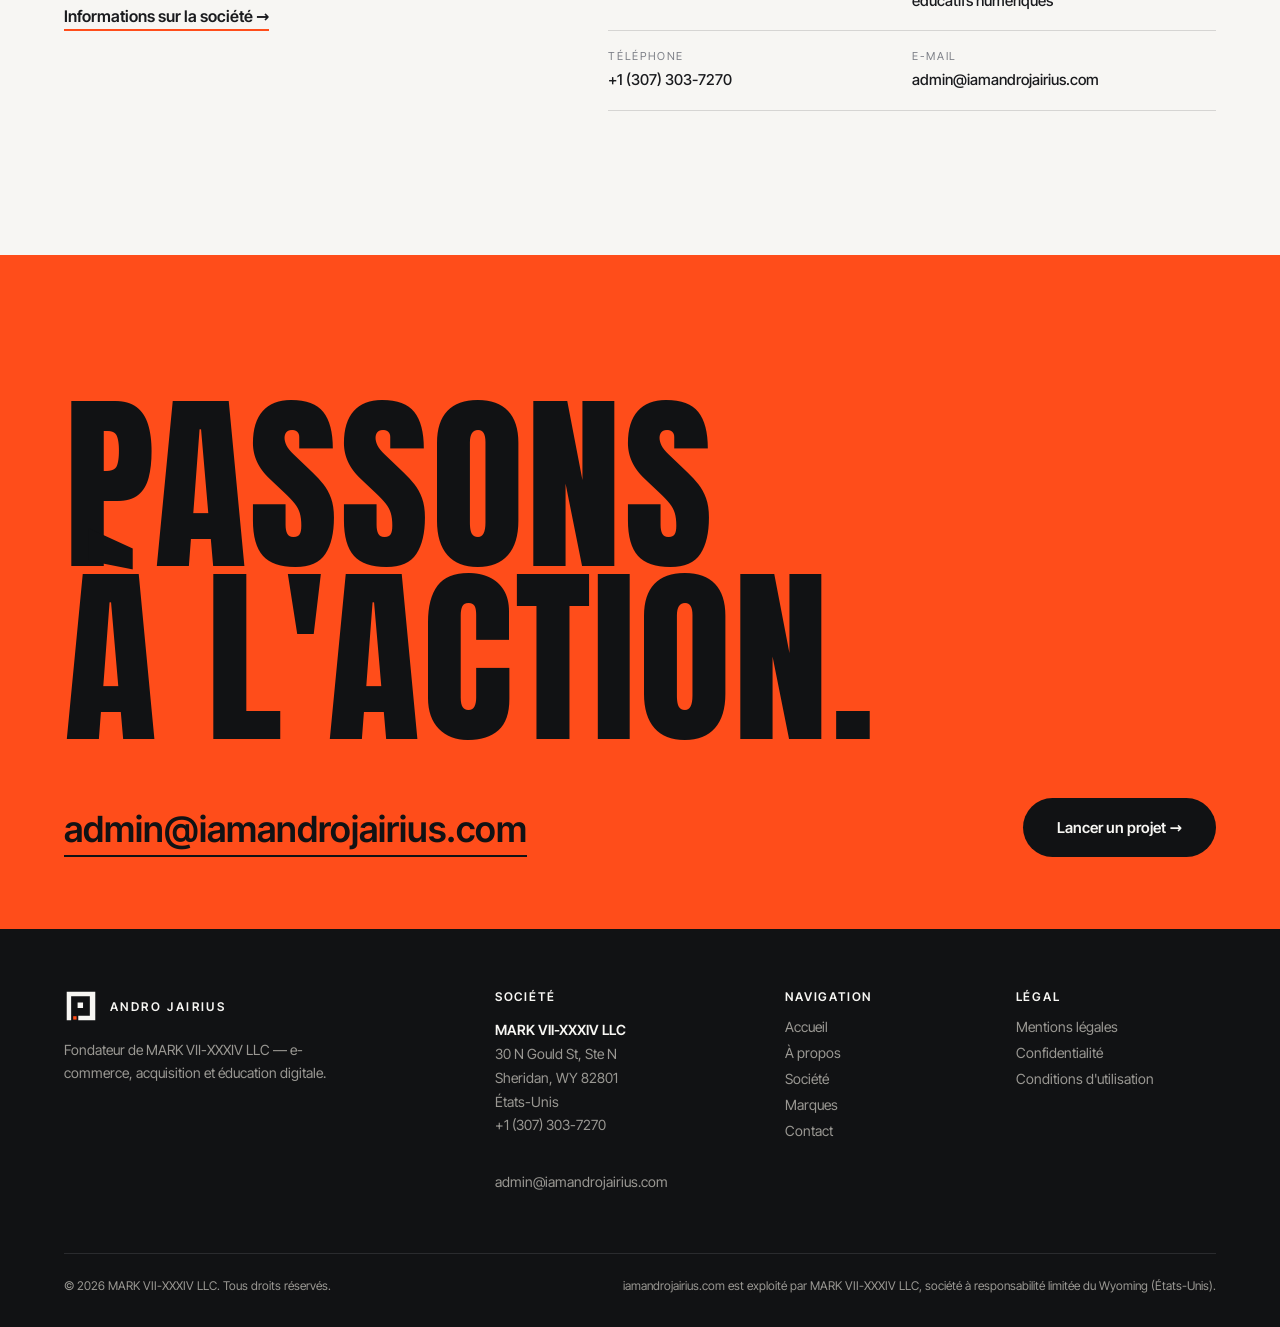
==== commit 84826830: "New cinematic home page (EN + FR) with portrait Scroll-driven homepage in the Graphite & Signal pale" ====
--- a/fr/index.html
+++ b/fr/index.html
@@ -16,123 +16,93 @@
 <meta property="og:url" content="https://iamandrojairius.com/fr/">
 <meta property="og:image" content="https://iamandrojairius.com/assets/og.png">
 <meta name="twitter:card" content="summary_large_image">
-<meta name="theme-color" content="#0D0D0F">
+<meta name="theme-color" content="#1A1B1E">
 <link rel="icon" href="../assets/logo.svg" type="image/svg+xml">
 <link rel="apple-touch-icon" href="../assets/icon-180.png">
-<link rel="preload" href="../assets/fonts/instrument-serif-latin-400-normal.woff2" as="font" type="font/woff2" crossorigin>
-<link rel="stylesheet" href="../assets/site.css">
-<script type="application/ld+json">{"@context": "https://schema.org", "@type": "Organization", "name": "MARK VII-XXXIV LLC", "legalName": "MARK VII-XXXIV LLC", "url": "https://iamandrojairius.com", "email": "admin@iamandrojairius.com", "telephone": "+13073037270", "logo": "https://iamandrojairius.com/assets/logo.svg", "address": {"@type": "PostalAddress", "streetAddress": "30 N Gould St, Ste N", "addressLocality": "Sheridan", "addressRegion": "WY", "postalCode": "82801", "addressCountry": "US"}, "founder": {"@type": "Person", "name": "Andro Jairius Kuissode"}}</script>
+<link rel="preload" href="../assets/fonts/anton-latin-400-normal.woff2" as="font" type="font/woff2" crossorigin>
+<link rel="stylesheet" href="../assets/home.css">
+<script type="application/ld+json">{"@context": "https://schema.org", "@type": "Organization", "name": "MARK VII-XXXIV LLC", "legalName": "MARK VII-XXXIV LLC", "url": "https://iamandrojairius.com", "email": "admin@iamandrojairius.com", "telephone": "+13073037270", "logo": "https://iamandrojairius.com/assets/logo.svg", "address": {"@type": "PostalAddress", "streetAddress": "30 N Gould St, Ste N", "addressLocality": "Sheridan", "addressRegion": "WY", "postalCode": "82801", "addressCountry": "US"}, "founder": {"@type": "Person", "name": "Andro Jairius Kuissode", "image": "https://iamandrojairius.com/assets/portrait.jpg"}}</script>
 </head>
 <body>
-<header class="hdr">
- <div class="wrap">
-  <a class="brand" href="../fr/" aria-label="Andro Jairius — Accueil">
-   <svg viewBox="0 0 100 100" aria-hidden="true"><path fill="currentColor" d="M8 8h84v13H8zM8 8h13v84H8zM76 8h16v84H76zM42 79h50v13H42zM40 40h16v16H40z"/><rect x="27" y="80" width="10" height="10" fill="#FF4D1A"/></svg><b>ANDRO JAIRIUS</b>
-  </a>
-  <nav class="nav" id="nav">
-   <a href="../fr/about.html">À propos</a><a href="../fr/company.html">Société</a><a href="../fr/index.html#ventures">Marques</a><a href="../fr/contact.html">Contact</a>
-   <div class="lang" aria-label="Language"><a href="../" lang="en">EN</a><a href="../fr/" lang="fr" class=on>FR</a></div>
-  </nav>
-  <button class="burger" aria-label="Menu" aria-controls="nav" aria-expanded="false"><span></span><span></span><span></span></button>
- </div>
+<div id="progress"></div>
+
+<header class="hnav">
+ <a class="logo" href="../fr/" aria-label="Andro Jairius"><svg viewBox="0 0 100 100" aria-hidden="true"><path fill="currentColor" d="M8 8h84v13H8zM8 8h13v84H8zM76 8h16v84H76zM42 79h50v13H42zM40 40h16v16H40z"/><rect x="27" y="80" width="10" height="10" fill="#FF4D1A"/></svg><b>Andro Jairius</b></a>
+ <nav class="links"><a href="about.html">À propos</a><a href="company.html">Société</a><a href="#ventures">Marques</a><a href="contact.html">Contact</a><div class="lang" aria-label="Language"><a href="../" lang="en">EN</a><a href="../fr/" class="on" lang="fr">FR</a></div></nav>
+ <div class="right"><a class="cta" href="contact.html">Travailler ensemble</a><button class="burger" aria-label="Menu" aria-expanded="false"><span></span><span></span></button></div>
 </header>
+<div class="menu" aria-hidden="false"><a href="about.html">À propos</a><a href="company.html">Société</a><a href="#ventures">Marques</a><a href="contact.html">Contact</a><div class="small"><div class="lang" aria-label="Language"><a href="../" lang="en">EN</a><a href="../fr/" class="on" lang="fr">FR</a></div></div></div>
+
 <main>
+<section class="hero" id="top">
+ <div class="glow"></div>
+ <p class="kicker">Fondateur · MARK VII-XXXIV LLC · Depuis 2023</p>
+ <h1 class="display"><span class="row"><span>Trafic.</span></span><span class="row"><span>Tunnels.</span></span><span class="row"><span>Ventes.</span></span></h1>
+ <div class="sub"><p>Je suis Andro Jairius Kuissode. Je lance des marques e-commerce, je pilote la publicité sur Meta et TikTok, et je construis les tunnels entre les deux. Pas de blabla. Seulement ce qui fait bouger les chiffres.</p><div class="scrollcue"><i></i>Défiler</div></div>
+</section>
 
-<section class="hero">
- <div class="wrap">
-  <p class="eyebrow gold reveal">Fondateur · E-commerçant · Growth &amp; acquisition</p>
-  <h1 class="reveal">Je bâtis des business digitaux qui vendent — et j'explique ce que <em>personne n'explique.</em></h1>
-  <p class="lead reveal">Je suis Andro Jairius Kuissode, fondateur de MARK VII-XXXIV LLC. Depuis 2023, je lance des marques e-commerce, je pilote de l'acquisition payante et je conçois des tunnels de vente — depuis l'Afrique de l'Ouest vers les marchés internationaux.</p>
-  <div class="ctas reveal">
-   <a class="btn btn-gold" href="../fr/contact.html">Contacter la société <span class="arrow" aria-hidden="true">→</span></a>
-   <a class="btn btn-line" href="#ventures">Découvrir les marques</a>
-  </div>
-  <div class="hero-meta reveal">
-   <div><b>MARK VII-XXXIV LLC</b>Société LLC du Wyoming</div>
-   <div><b>Depuis 2023</b>E-commerce et publicité en ligne</div>
-   <div><b>Marchés</b>États-Unis · Europe · Afrique</div>
-  </div>
+<div class="marquee" aria-hidden="true"><div class="track"><span class="display">E-commerce</span><b></b><span class="display">Media buying</span><b></b><span class="display">Tunnels de vente</span><b></b><span class="display">Construction de marque</span><b></b><span class="display">Éducation digitale</span><b></b><span class="display">E-commerce</span><b></b><span class="display">Media buying</span><b></b><span class="display">Tunnels de vente</span><b></b><span class="display">Construction de marque</span><b></b><span class="display">Éducation digitale</span><b></b></div></div>
+
+<section class="manifesto">
+ <p class="label">— Le principe</p>
+ <p id="mani">De l'information, <span class="hl">pas des promesses.</span> La plupart des marques n'ont pas un problème de produit. Elles ont un problème de <span class="hl">test.</span> Je lance vite, je lis les données honnêtement, je coupe ce qui ne marche pas et je mets le budget derrière ce qui <span class="hl">vend.</span></p>
+</section>
+
+<section class="hscroll" id="services">
+ <div class="sticky">
+  <div class="head"><h2 class="display">Services</h2><div class="count" id="count">01 / 04</div></div>
+  <div class="rail" id="rail"><article class="card"><div class="n">01</div><div><h3>Marques e-commerce</h3><p>Nous concevons, lançons et exploitons des boutiques en vente directe pour les marchés anglophones, de la recherche produit au service après-vente.</p><div class="tags"><span>Boutiques</span><span>Recherche</span><span>Opérations</span></div></div></article><article class="card"><div class="n">02</div><div><h3>Growth &amp; acquisition</h3><p>Publicité sur Meta et TikTok : structure des comptes, tests de créatives, rythme des budgets et lecture honnête des données.</p><div class="tags"><span>Meta Ads</span><span>TikTok Ads</span><span>Scaling</span></div></div></article><article class="card"><div class="n">03</div><div><h3>Tunnels &amp; conversion</h3><p>Design de boutique, pages de vente, offres et lots, parcours de paiement — chaque étape entre la publicité et la commande.</p><div class="tags"><span>Pages de vente</span><span>Offres</span><span>Conversion</span></div></div></article><article class="card"><div class="n">04</div><div><h3>Éducation digitale</h3><p>Des guides pratiques, publiés sous la marque Dgtl Ops, pour les entrepreneurs qui bâtissent un business en ligne depuis l'Afrique.</p><div class="tags"><span>Dgtl Ops</span><span>Guides</span><span>Méthodes</span></div></div></article></div>
  </div>
 </section>
-<div class="band" aria-hidden="true"><div><span>E-commerce</span><i>✦</i><span>Media buying</span><i>✦</i><span>Tunnels de vente</span><i>✦</i><span>Construction de marque</span><i>✦</i><span>Éducation digitale</span><i>✦</i><span>E-commerce</span><i>✦</i><span>Media buying</span><i>✦</i><span>Tunnels de vente</span><i>✦</i><span>Construction de marque</span><i>✦</i><span>Éducation digitale</span><i>✦</i><span>E-commerce</span><i>✦</i><span>Media buying</span><i>✦</i><span>Tunnels de vente</span><i>✦</i><span>Construction de marque</span><i>✦</i><span>Éducation digitale</span><i>✦</i><span>E-commerce</span><i>✦</i><span>Media buying</span><i>✦</i><span>Tunnels de vente</span><i>✦</i><span>Construction de marque</span><i>✦</i><span>Éducation digitale</span><i>✦</i></div></div>
-<section>
- <div class="wrap">
-  <div class="sec-head reveal">
-   <div><p class="eyebrow">Ce que fait la société</p><h2>Quatre métiers, <em>un seul opérateur.</em></h2></div>
-   <p>MARK VII-XXXIV LLC réunit tout ce dont un produit digital a besoin pour se vendre : la boutique, le trafic, la conversion et le savoir-faire. Chaque métier est d'abord pratiqué sur nos propres marques, avant d'être proposé ou enseigné.</p>
-  </div>
-  <div class="grid4 reveal">
-   <div class="card"><span class="n">01</span><h3>Marques e-commerce</h3><p>Nous concevons, lançons et exploitons des boutiques en vente directe pour les marchés anglophones, de la recherche produit au service après-vente.</p></div>
-   <div class="card"><span class="n">02</span><h3>Growth &amp; acquisition</h3><p>Publicité sur Meta et TikTok : structure des comptes, tests de créatives, rythme des budgets et lecture honnête des données.</p></div>
-   <div class="card"><span class="n">03</span><h3>Tunnels &amp; conversion</h3><p>Design de boutique, pages de vente, offres et lots, parcours de paiement — chaque étape entre la publicité et la commande.</p></div>
-   <div class="card"><span class="n">04</span><h3>Éducation digitale</h3><p>Des guides pratiques, publiés sous la marque Dgtl Ops, pour les entrepreneurs qui bâtissent un business en ligne depuis l'Afrique.</p></div>
-  </div>
+
+<section class="method" id="method">
+ <div class="top reveal"><h2 class="display">La Méthode</h2><p>Quatre étapes, répétées avec discipline. Chaque décision repose sur les données, pas sur une impression.</p></div>
+ <div class="steps"><div class="step"><div class="k">01</div><h3>Trouver</h3><p>Une demande prouvée, un angle clair, une marge saine. S'il en manque un, le produit ne sort pas.</p></div><div class="step"><div class="k">02</div><h3>Construire</h3><p>Une boutique et une offre pensées pour une seule mission : transformer un scroll en commande.</p></div><div class="step"><div class="k">03</div><h3>Tester</h3><p>Plusieurs créatives, assez de budget, assez de temps. On ne décide que sur des données réelles.</p></div><div class="step"><div class="k">04</div><h3>Scaler</h3><p>Les gagnants reçoivent le budget. Les perdants sont coupés. Pas d'ego, seulement des chiffres.</p></div></div>
+</section>
+
+<section class="ventures" id="ventures">
+ <p class="label" style="color:#FF4D1A">— Les marques exploitées par la société.</p>
+ <h2 class="display reveal">Marques</h2>
+ <div class="vgrid"><a class="venture reveal" href="https://dgtlops.com" target="_blank" rel="noopener"><span class="tag">Éducation digitale</span><h3>Dgtl Ops</h3><p>L'architecture opérationnelle pour structurer et déployer un business digital depuis l'Afrique vers les marchés internationaux : création de société, solutions de paiement et publicité, documentées étape par étape à partir d'opérations réelles.</p><span class="go"><span>dgtlops.com</span><span aria-hidden="true">→</span></span></a><a class="venture reveal" href="https://darkbunnyclub.com" target="_blank" rel="noopener"><span class="tag">Marque e-commerce</span><h3>Dark Bunny Club</h3><p>Une marque de peluches gothiques à collectionner pour le marché américain — chaque personnage a sa propre personnalité. C'est aussi notre laboratoire interne de design de boutique, d'offres groupées et d'acquisition payante.</p><span class="go"><span>darkbunnyclub.com</span><span aria-hidden="true">→</span></span></a></div>
+</section>
+
+<section class="statement" id="stmt"><div class="sticky"><h2 class="display" id="stmtText">Data <em>&gt;</em> Ego</h2></div></section>
+
+<section class="principles"><div class="principle reveal"><h3>Aucune promesse de gains</h3><p>Nous ne vendons ni résultats, ni captures de chiffre d'affaires, ni style de vie. Nous partageons des méthodes ; chacun reste responsable de ce qu'il en fait.</p></div><div class="principle reveal"><h3>Testé chez nous d'abord</h3><p>Chaque méthode enseignée vient de nos propres boutiques, de nos propres comptes publicitaires et de nos propres erreurs — documentée, pas imaginée.</p></div><div class="principle reveal"><h3>Les fondations d'abord</h3><p>Une société enregistrée, des moyens de paiement conformes et des politiques claires passent avant la première publicité. C'est cet ordre qui fait durer un business.</p></div></section>
+
+<section class="about" id="about">
+ <div class="portrait reveal" style="background:#1A1B1E;overflow:hidden"><img src="../assets/portrait.jpg" alt="Portrait d'Andro Jairius Kuissode" width="853" height="1280" loading="lazy" style="width:100%;height:100%;object-fit:cover;object-position:50% 30%"></div>
+ <div class="reveal">
+  <h2 class="display">Andro<br>Jairius</h2>
+  <p>Web-entrepreneur, media buyer et bâtisseur de tunnels de vente. Je suis dans l'e-commerce depuis 2023 : je lance et teste des produits depuis l'Afrique de l'Ouest pour les marchés internationaux.</p><p>J'opère à travers MARK VII-XXXIV LLC, une société du Wyoming, et je partage ce que j'applique chaque jour à travers Dgtl Ops.</p>
+  <div class="facts"><div><b>2023</b><small>Dans l'e-commerce</small></div><div><b>US · EU · AF</b><small>Marchés</small></div><div><b>Meta · TikTok</b><small>Plateformes pub</small></div></div>
+  <a class="textlink" href="about.html">En savoir plus →</a>
  </div>
 </section>
-<section class="dark" id="ventures">
- <div class="wrap">
-  <div class="sec-head reveal">
-   <div><p class="eyebrow gold">Marques</p><h2>Les marques exploitées <em>par la société.</em></h2></div>
-   <p>Chaque marque a sa propre identité et sa propre audience. Derrière toutes : la même structure, les mêmes exigences, la même équipe.</p>
-  </div>
-  <div class="ventures">
-   <a class="venture reveal" href="https://dgtlops.com" target="_blank" rel="noopener">
-    <span class="tag">Éducation digitale</span><h3>Dgtl Ops</h3>
-    <p>L'architecture opérationnelle pour structurer et déployer un business digital depuis l'Afrique vers les marchés internationaux : création de société, solutions de paiement et publicité, documentées étape par étape à partir d'opérations réelles.</p>
-    <span class="go"><span>dgtlops.com</span><span class="arrow" aria-hidden="true">→</span></span>
-   </a>
-   <a class="venture reveal" href="https://darkbunnyclub.com" target="_blank" rel="noopener">
-    <span class="tag">Marque e-commerce</span><h3>Dark Bunny Club</h3>
-    <p>Une marque de peluches gothiques à collectionner pour le marché américain — chaque personnage a sa propre personnalité. C'est aussi notre laboratoire interne de design de boutique, d'offres groupées et d'acquisition payante.</p>
-    <span class="go"><span>darkbunnyclub.com</span><span class="arrow" aria-hidden="true">→</span></span>
-   </a>
-  </div>
+
+<section class="company" id="company">
+ <div class="reveal"><p class="label" style="margin:0">— La société</p><h2 class="display">MARK VII-XXXIV LLC</h2><p class="lead">Une société à responsabilité limitée immatriculée dans l'État du Wyoming, aux États-Unis. Elle détient et exploite ce site, la marque Dgtl Ops et nos boutiques e-commerce.</p><a class="textlink" href="company.html">Informations sur la société →</a></div>
+ <dl class="dl reveal"><div><dt>Dénomination légale</dt><dd>MARK VII-XXXIV LLC</dd></div><div><dt>Forme juridique</dt><dd>Limited Liability Company (LLC)</dd></div><div><dt>État d'immatriculation</dt><dd>Wyoming, États-Unis</dd></div><div><dt>Adresse du siège</dt><dd>30 N Gould St, Ste N<br>Sheridan, WY 82801<br>États-Unis</dd></div><div><dt>Fondateur et gérant</dt><dd>Andro Jairius Kuissode</dd></div><div><dt>Activités</dt><dd>Services de marketing digital et d'acquisition, e-commerce, produits éducatifs numériques</dd></div><div><dt>Téléphone</dt><dd><a href="tel:+13073037270">+1 (307) 303-7270</a></dd></div><div><dt>E-mail</dt><dd><a href="mailto:admin@iamandrojairius.com">admin@iamandrojairius.com</a></dd></div></dl>
+</section>
+
+<section class="contact" id="contact">
+ <h2 class="display">Passons<br>à l'action.</h2>
+ <div class="row">
+  <a class="mail" href="mailto:admin@iamandrojairius.com">admin@iamandrojairius.com</a>
+  <a class="btn" href="contact.html">Lancer un projet →</a>
  </div>
 </section>
-<section class="ivory">
- <div class="wrap">
-  <p class="eyebrow reveal">Le principe</p>
-  <p class="quote reveal" style="margin:22px 0 70px">De l'information, <em>pas des promesses.</em> La vérité sur l'entrepreneuriat en ligne est moins glamour — et bien plus utile — que ce qu'on vend d'habitude.</p>
-  <div class="principles">
-   <div class="principle reveal"><h3>Aucune promesse de gains</h3><p>Nous ne vendons ni résultats, ni captures de chiffre d'affaires, ni style de vie. Nous partageons des méthodes ; chacun reste responsable de ce qu'il en fait.</p></div>
-   <div class="principle reveal"><h3>Testé chez nous d'abord</h3><p>Chaque méthode enseignée vient de nos propres boutiques, de nos propres comptes publicitaires et de nos propres erreurs — documentée, pas imaginée.</p></div>
-   <div class="principle reveal"><h3>Les fondations avant la croissance</h3><p>Une société enregistrée, des moyens de paiement conformes et des politiques claires passent avant la première publicité. C'est cet ordre qui fait durer un business.</p></div>
-  </div>
+</main>
+
+<footer class="hftr">
+ <div class="cols">
+  <div><a class="logo" href="../fr/"><svg viewBox="0 0 100 100" aria-hidden="true"><path fill="currentColor" d="M8 8h84v13H8zM8 8h13v84H8zM76 8h16v84H76zM42 79h50v13H42zM40 40h16v16H40z"/><rect x="27" y="80" width="10" height="10" fill="#FF4D1A"/></svg><b>Andro Jairius</b></a><p style="margin-top:16px;max-width:300px;line-height:1.6">Fondateur de MARK VII-XXXIV LLC — e-commerce, acquisition et éducation digitale.</p></div>
+  <div><h4>Société</h4><address><span style="color:#F7F6F3;font-weight:600">MARK VII-XXXIV LLC</span><br>30 N Gould St, Ste N<br>Sheridan, WY 82801<br>États-Unis<br><a href="tel:+13073037270">+1 (307) 303-7270</a><br><a href="mailto:admin@iamandrojairius.com">admin@iamandrojairius.com</a></address></div>
+  <div><h4>Navigation</h4><a href="../fr/">Accueil</a><a href="about.html">À propos</a><a href="company.html">Société</a><a href="#ventures">Marques</a><a href="contact.html">Contact</a></div>
+  <div><h4>Légal</h4><a href="legal.html">Mentions légales</a><a href="privacy.html">Confidentialité</a><a href="terms.html">Conditions d'utilisation</a></div>
  </div>
-</section>
-<section>
- <div class="wrap entity">
-  <div class="reveal"><p class="eyebrow">La société</p><h2 style="margin:16px 0 22px">MARK VII-XXXIV LLC</h2><p class="lead">Une société à responsabilité limitée immatriculée dans l'État du Wyoming, aux États-Unis. Elle détient et exploite ce site, la marque Dgtl Ops et nos boutiques e-commerce.</p>
-  <p style="margin-top:30px"><a class="btn btn-line" href="../fr/company.html">Informations sur la société <span class="arrow" aria-hidden="true">→</span></a></p></div>
-  <div class="reveal"><dl class="facts"><div><dt>Dénomination légale</dt><dd>MARK VII-XXXIV LLC</dd></div><div><dt>Forme juridique</dt><dd>Limited Liability Company (LLC)</dd></div><div><dt>État d'immatriculation</dt><dd>Wyoming, États-Unis</dd></div><div><dt>Adresse du siège</dt><dd>30 N Gould St, Ste N<br>Sheridan, WY 82801<br>États-Unis</dd></div><div><dt>Fondateur et gérant</dt><dd>Andro Jairius Kuissode</dd></div><div><dt>Activités</dt><dd>Services de marketing digital et d'acquisition, e-commerce, produits éducatifs numériques</dd></div><div><dt>Site web</dt><dd>iamandrojairius.com</dd></div><div><dt>Téléphone</dt><dd><a href="tel:+13073037270">+1 (307) 303-7270</a></dd></div><div><dt>E-mail</dt><dd><a href="mailto:admin@iamandrojairius.com">admin@iamandrojairius.com</a></dd></div></dl></div>
- </div>
-</section>
-<section class="dark cta">
- <div class="wrap">
-  <p class="eyebrow gold reveal">Contact</p>
-  <h2 class="reveal">Un projet, un partenariat ou une question sur <em>notre travail ?</em></h2>
-  <p class="reveal">Écrivez directement à la société. Chaque message est lu et reçoit une réponse personnelle.</p>
-  <a class="btn btn-gold reveal" href="mailto:admin@iamandrojairius.com">admin@iamandrojairius.com <span class="arrow" aria-hidden="true">→</span></a>
- </div>
-</section></main>
-<footer class="ftr">
- <div class="wrap">
-  <div class="big">Bâtir. Scaler. <em>Transmettre.</em></div>
-  <div class="fcols">
-   <div>
-    <a class="brand" href="../fr/" style="color:var(--ivory);margin-bottom:18px"><svg viewBox="0 0 100 100" aria-hidden="true"><path fill="currentColor" d="M8 8h84v13H8zM8 8h13v84H8zM76 8h16v84H76zM42 79h50v13H42zM40 40h16v16H40z"/><rect x="27" y="80" width="10" height="10" fill="#FF4D1A"/></svg><b>ANDRO JAIRIUS</b></a>
-    <p style="max-width:300px;margin-top:16px">Fondateur de MARK VII-XXXIV LLC — e-commerce, acquisition et éducation digitale.</p>
-   </div>
-   <div>
-    <h4>Société</h4>
-    <address><span class="legal-name">MARK VII-XXXIV LLC</span>30 N Gould St, Ste N<br>Sheridan, WY 82801<br>États-Unis<br><a href="tel:+13073037270" style="display:inline">+1 (307) 303-7270</a><br><a href="mailto:admin@iamandrojairius.com" style="display:inline;color:var(--ivory)">admin@iamandrojairius.com</a></address>
-   </div>
-   <div><h4>Navigation</h4><a href="../fr/">Accueil</a><a href="../fr/about.html">À propos</a><a href="../fr/company.html">Société</a><a href="../fr/index.html#ventures">Marques</a><a href="../fr/contact.html">Contact</a></div>
-   <div><h4>Légal</h4><a href="../fr/legal.html">Mentions légales</a><a href="../fr/privacy.html">Confidentialité</a><a href="../fr/terms.html">Conditions d'utilisation</a></div>
-  </div>
-  <div class="fbot"><span>© 2026 MARK VII-XXXIV LLC. Tous droits réservés.</span><span>iamandrojairius.com est exploité par MARK VII-XXXIV LLC, société à responsabilité limitée du Wyoming (États-Unis).</span></div>
- </div>
+ <div class="fbot"><span>© 2026 MARK VII-XXXIV LLC. Tous droits réservés.</span><span>iamandrojairius.com est exploité par MARK VII-XXXIV LLC, société à responsabilité limitée du Wyoming (États-Unis).</span></div>
 </footer>
-<script src="../assets/site.js" defer></script>
+<script src="../assets/home.js" defer></script>
 </body>
 </html>
--- a/assets/home.css
+++ b/assets/home.css
@@ -0,0 +1,183 @@
+@font-face{font-family:Anton;font-style:normal;font-weight:400;font-display:swap;src:url(fonts/anton-latin-400-normal.woff2) format("woff2")}
+@font-face{font-family:"Inter Tight";font-style:normal;font-weight:100 900;font-display:swap;src:url(fonts/inter-tight-latin-wght-normal.woff2) format("woff2-variations");unicode-range:U+0000-00FF,U+0131,U+0152-0153,U+02BB-02BC,U+02C6,U+02DA,U+02DC,U+2000-206F,U+20AC,U+2122,U+2191,U+2193,U+2212,U+2215,U+FEFF,U+FFFD}
+@font-face{font-family:"Inter Tight";font-style:normal;font-weight:100 900;font-display:swap;src:url(fonts/inter-tight-latin-ext-wght-normal.woff2) format("woff2-variations");unicode-range:U+0100-02AF,U+1E00-1EFF,U+2020,U+20A0-20AB,U+20AD-20C0,U+2113,U+2C60-2C7F,U+A720-A7FF}
+
+:root{
+  --ink:#111214;--graphite:#1A1B1E;--ink-3:#2A2B2F;
+  --paper:#F7F6F3;--paper2:#ECEAE5;--paper3:#E1DFDA;
+  --signal:#FF4D1A;--mute:#7E8188;--line:rgba(17,18,20,.14);
+  --display:Anton,"Arial Narrow",Impact,sans-serif;
+  --sans:"Inter Tight",system-ui,-apple-system,"Segoe UI",Roboto,sans-serif;
+}
+*{box-sizing:border-box;margin:0;padding:0}
+html{scroll-behavior:smooth;-webkit-text-size-adjust:100%}
+body{font-family:var(--sans);background:var(--paper);color:var(--graphite);overflow-x:hidden;-webkit-font-smoothing:antialiased}
+.display{font-family:var(--display);font-weight:400;text-transform:uppercase;letter-spacing:.01em;line-height:.9}
+a{color:inherit;text-decoration:none}
+address{font-style:normal}
+.mono{display:block}
+
+#progress{position:fixed;top:0;left:0;height:3px;background:var(--signal);width:0;z-index:100}
+
+/* nav */
+.hnav{position:fixed;top:0;left:0;right:0;z-index:60;display:flex;justify-content:space-between;align-items:center;padding:18px 5vw;mix-blend-mode:difference;color:#fff}
+.logo{display:flex;align-items:center;gap:12px}
+.logo svg{width:34px;height:34px}
+.logo b{font-size:12px;letter-spacing:.2em;text-transform:uppercase;font-weight:600}
+.hnav .links{display:flex;gap:26px;font-size:13px;font-weight:500;align-items:center}
+.hnav .lang{display:flex;gap:8px;font-size:12px;letter-spacing:.1em;opacity:.8}
+.hnav .lang a.on{text-decoration:underline;text-underline-offset:4px}
+.hnav .right{display:flex;gap:18px;align-items:center}
+.hnav .cta{border:1px solid #fff;padding:9px 16px;border-radius:999px;font-size:13px;font-weight:500}
+.burger{display:none;background:none;border:0;color:#fff;width:34px;height:34px;cursor:pointer;position:relative}
+.burger span{position:absolute;left:6px;right:6px;height:2px;background:currentColor;transition:transform .3s,opacity .3s}
+.burger span:nth-child(1){top:11px}.burger span:nth-child(2){top:21px}
+.menu{position:fixed;inset:0;z-index:55;background:var(--ink);color:var(--paper);display:flex;flex-direction:column;justify-content:center;padding:0 7vw;gap:6px;opacity:0;pointer-events:none;transition:opacity .35s}
+.menu a{font-family:var(--display);text-transform:uppercase;font-size:clamp(44px,13vw,80px);line-height:1.05}
+.menu a:hover{color:var(--signal)}
+.menu .small{display:flex;gap:18px;margin-top:30px;font-family:var(--sans);font-size:14px;text-transform:none}
+.menu .small a{font-family:var(--sans);font-size:14px;text-transform:none}
+body.open .menu{opacity:1;pointer-events:auto}
+body.open .burger span:nth-child(1){transform:translateY(5px) rotate(45deg)}
+body.open .burger span:nth-child(2){transform:translateY(-5px) rotate(-45deg)}
+@media(max-width:860px){.hnav .links,.hnav .cta{display:none}.burger{display:block}}
+
+/* hero */
+.hero{height:100svh;min-height:600px;position:relative;display:flex;flex-direction:column;justify-content:flex-end;padding:0 5vw 6vh;background:var(--graphite);color:var(--paper);overflow:hidden}
+.hero .glow{position:absolute;inset:0;background:radial-gradient(circle at var(--mx,70%) var(--my,30%),rgba(255,77,26,.35),transparent 42%)}
+.hero .kicker{position:relative;font-size:13px;letter-spacing:.2em;text-transform:uppercase;color:var(--signal);margin-bottom:2vh;display:flex;gap:12px;align-items:center;line-height:1.4}
+.hero .kicker:before{content:"";flex:0 0 9px;height:9px;background:var(--signal)}
+.hero h1{position:relative;font-size:clamp(64px,17vw,260px)}
+.hero h1 .row{display:block;overflow:hidden}
+.hero h1 .row span{display:inline-block;transform:translateY(105%);animation:up 1.1s cubic-bezier(.2,.8,.2,1) forwards}
+.hero h1 .row:nth-child(2) span{animation-delay:.12s}
+.hero h1 .row:nth-child(3) span{animation-delay:.24s;color:var(--signal)}
+@keyframes up{to{transform:none}}
+.hero .sub{position:relative;display:flex;justify-content:space-between;align-items:flex-end;gap:24px;margin-top:4vh;flex-wrap:wrap}
+.hero .sub p{max-width:460px;font-size:16px;line-height:1.55;color:#C9C7C2}
+.scrollcue{font-size:12px;letter-spacing:.2em;text-transform:uppercase;color:#C9C7C2;display:flex;gap:10px;align-items:center}
+.scrollcue i{width:1px;height:42px;background:#C9C7C2;display:block;animation:cue 1.8s infinite}
+@keyframes cue{0%{transform:scaleY(0);transform-origin:top}50%{transform:scaleY(1);transform-origin:top}51%{transform-origin:bottom}100%{transform:scaleY(0);transform-origin:bottom}}
+
+/* marquee */
+.marquee{background:var(--signal);color:var(--ink);overflow:hidden;white-space:nowrap;padding:18px 0}
+.marquee .track{display:inline-block;animation:mq 26s linear infinite}
+.marquee span{font-size:clamp(28px,5vw,56px);margin-right:40px}
+.marquee b{display:inline-block;width:14px;height:14px;background:var(--ink);margin-right:40px;vertical-align:middle}
+@keyframes mq{to{transform:translateX(-50%)}}
+
+/* manifesto */
+.manifesto{padding:22vh 5vw;max-width:1300px}
+.label{font-size:12px;letter-spacing:.2em;text-transform:uppercase;color:var(--mute);margin-bottom:40px}
+.manifesto p{font-size:clamp(30px,5.2vw,72px);line-height:1.08;font-weight:600;letter-spacing:-.02em}
+.manifesto .w{opacity:.12;transition:opacity .4s}
+.manifesto .w.on{opacity:1}
+.manifesto .w.hl.on{color:var(--signal)}
+
+/* horizontal services */
+.hscroll{height:400vh;position:relative;background:var(--ink);color:var(--paper)}
+.hscroll .sticky{position:sticky;top:0;height:100vh;overflow:hidden;display:flex;flex-direction:column;justify-content:center}
+.hscroll .head{padding:0 5vw;display:flex;justify-content:space-between;align-items:flex-end;margin-bottom:5vh;gap:20px}
+.hscroll .head h2{font-size:clamp(48px,9vw,140px)}
+.hscroll .head .count{font-family:var(--display);font-size:28px;color:var(--signal);white-space:nowrap}
+.rail{display:flex;gap:3vw;padding:0 5vw;will-change:transform}
+.card{flex:0 0 min(80vw,520px);min-height:min(58vh,460px);border:1px solid rgba(247,246,243,.16);border-radius:6px;padding:32px;display:flex;flex-direction:column;justify-content:space-between;position:relative;overflow:hidden;background:linear-gradient(160deg,#1f2023,#141517)}
+.card .n{font-family:var(--display);font-size:96px;color:transparent;-webkit-text-stroke:1px rgba(247,246,243,.3);line-height:1}
+.card h3{font-family:var(--display);font-weight:400;font-size:clamp(34px,4vw,52px);text-transform:uppercase;line-height:.95;margin-bottom:14px}
+.card p{color:#B5B3AE;line-height:1.55;font-size:15px}
+.card .tags{display:flex;gap:8px;flex-wrap:wrap;margin-top:18px}
+.card .tags span{font-size:11px;letter-spacing:.1em;text-transform:uppercase;border:1px solid rgba(247,246,243,.25);padding:6px 10px;border-radius:999px}
+.card:after{content:"";position:absolute;right:-60px;top:-60px;width:180px;height:180px;background:var(--signal);opacity:0;transition:opacity .5s;filter:blur(60px)}
+.card:hover:after{opacity:.5}
+
+/* method */
+.method{padding:18vh 5vw}
+.method .top{display:grid;grid-template-columns:1fr 1fr;gap:5vw;align-items:end;margin-bottom:10vh}
+.method h2{font-size:clamp(48px,9vw,140px)}
+.method .top p{font-size:17px;line-height:1.6;color:#4b4a47;max-width:440px}
+.step{position:sticky;top:12vh;background:var(--paper);border-top:1px solid var(--graphite);padding:34px 0 60px;display:grid;grid-template-columns:120px 1fr 1fr;gap:4vw;align-items:start}
+.step:nth-child(2){top:16vh;background:var(--paper2)}
+.step:nth-child(3){top:20vh;background:var(--paper3)}
+.step:nth-child(4){top:24vh;background:var(--graphite);color:var(--paper)}
+.step .k{font-family:var(--display);font-size:22px;color:var(--signal)}
+.step h3{font-family:var(--display);font-weight:400;font-size:clamp(36px,5vw,72px);text-transform:uppercase;line-height:.95}
+.step p{font-size:16px;line-height:1.6;opacity:.8;max-width:440px}
+@media(max-width:760px){.method .top{grid-template-columns:1fr}.step{grid-template-columns:1fr;gap:14px;padding:28px 0 44px}}
+
+/* ventures */
+.ventures{background:var(--ink);color:var(--paper);padding:18vh 5vw}
+.ventures h2{font-size:clamp(48px,9vw,140px);margin-bottom:8vh}
+.vgrid{display:grid;grid-template-columns:1fr 1fr;gap:3vw}
+.venture{border:1px solid rgba(247,246,243,.16);border-radius:6px;padding:36px;display:flex;flex-direction:column;gap:18px;min-height:380px;transition:border-color .4s,transform .4s}
+.venture:hover{border-color:var(--signal);transform:translateY(-4px)}
+.venture .tag{font-size:11px;letter-spacing:.15em;text-transform:uppercase;color:var(--signal)}
+.venture h3{font-family:var(--display);font-weight:400;font-size:clamp(44px,6vw,84px);text-transform:uppercase;line-height:.92}
+.venture p{color:#B5B3AE;line-height:1.6;font-size:15px;flex:1}
+.venture .go{display:flex;justify-content:space-between;border-top:1px solid rgba(247,246,243,.16);padding-top:18px;font-size:14px;font-weight:500}
+@media(max-width:760px){.vgrid{grid-template-columns:1fr}.venture{min-height:0}}
+
+/* statement */
+.statement{height:200vh;position:relative}
+.statement .sticky{position:sticky;top:0;height:100vh;display:flex;align-items:center;justify-content:center;overflow:hidden}
+.statement h2{font-size:clamp(64px,19vw,340px);white-space:nowrap;transform:scale(var(--s,3));opacity:var(--o,0)}
+.statement h2 em{font-style:normal;color:var(--signal)}
+
+/* principles */
+.principles{padding:4vh 5vw 16vh;display:grid;grid-template-columns:repeat(3,1fr);gap:3vw}
+.principle{border-top:1px solid var(--graphite);padding-top:24px}
+.principle h3{font-family:var(--display);font-weight:400;text-transform:uppercase;font-size:30px;line-height:1;margin-bottom:14px}
+.principle p{font-size:15px;line-height:1.65;color:#4b4a47}
+@media(max-width:860px){.principles{grid-template-columns:1fr;gap:34px}}
+
+/* about */
+.about{display:grid;grid-template-columns:1fr 1.2fr;gap:6vw;padding:16vh 5vw;align-items:center;background:var(--paper2)}
+.portrait{aspect-ratio:4/5;background:var(--graphite);border-radius:6px;display:flex;align-items:center;justify-content:center;color:var(--paper)}
+.portrait svg{width:46%}
+.about h2{font-size:clamp(44px,6vw,96px);margin-bottom:28px}
+.about p{font-size:17px;line-height:1.7;color:#3d3c39;margin-bottom:18px;max-width:560px}
+.facts{display:grid;grid-template-columns:repeat(3,1fr);border-top:1px solid var(--line);margin-top:34px}
+.facts div{padding:22px 10px 0 0}
+.facts b{font-family:var(--display);font-weight:400;font-size:clamp(26px,3vw,40px);display:block;line-height:1.1}
+.facts small{font-size:12px;color:var(--mute);letter-spacing:.06em;text-transform:uppercase}
+.textlink{display:inline-flex;gap:10px;margin-top:26px;font-weight:600;border-bottom:2px solid var(--signal);padding-bottom:3px}
+@media(max-width:860px){.about{grid-template-columns:1fr}}
+
+/* company */
+.company{padding:16vh 5vw;display:grid;grid-template-columns:1fr 1.3fr;gap:6vw}
+.company h2{font-size:clamp(44px,6vw,96px);margin:16px 0 22px}
+.company .lead{font-size:17px;line-height:1.7;color:#3d3c39;max-width:480px}
+.dl{display:grid;grid-template-columns:1fr 1fr;border-top:1px solid var(--line)}
+.dl div{padding:18px 16px 18px 0;border-bottom:1px solid var(--line)}
+.dl dt{font-size:11px;letter-spacing:.15em;text-transform:uppercase;color:var(--mute);margin-bottom:6px}
+.dl dd{font-size:15px;line-height:1.5;font-weight:500}
+@media(max-width:860px){.company{grid-template-columns:1fr}.dl{grid-template-columns:1fr}}
+
+/* contact */
+.contact{background:var(--signal);color:var(--ink);padding:16vh 5vw 8vh}
+.contact h2{font-size:clamp(64px,15vw,240px)}
+.contact .row{display:flex;justify-content:space-between;align-items:flex-end;flex-wrap:wrap;gap:30px;margin-top:6vh}
+.contact a.mail{font-size:clamp(20px,3vw,36px);font-weight:600;border-bottom:2px solid var(--ink);padding-bottom:4px;word-break:break-all}
+.contact .btn{background:var(--ink);color:var(--paper);padding:20px 34px;border-radius:999px;font-weight:600;font-size:15px;display:inline-flex;gap:12px;align-items:center;transition:transform .3s}
+.contact .btn:hover{transform:translateX(6px)}
+
+/* footer */
+.hftr{background:var(--ink);color:#9a9893;padding:60px 5vw 34px;font-size:14px}
+.hftr .cols{display:grid;grid-template-columns:2fr 1.3fr 1fr 1fr;gap:30px;margin-bottom:50px}
+.hftr h4{color:var(--paper);font-size:12px;letter-spacing:.15em;text-transform:uppercase;margin-bottom:14px;font-weight:600}
+.hftr .cols a{display:block;margin-bottom:9px}
+.hftr .cols a:hover{color:var(--paper)}
+.hftr address{line-height:1.7}
+.hftr address a{display:inline;margin:0}
+.hftr .cols a.logo{display:flex;color:var(--paper);margin-bottom:0}
+.hftr .fbot{border-top:1px solid #2a2b2e;padding-top:24px;display:flex;justify-content:space-between;flex-wrap:wrap;gap:12px;font-size:12px}
+@media(max-width:760px){.hftr .cols{grid-template-columns:1fr 1fr}.hftr .cols>div:first-child{grid-column:1/-1}}
+
+.reveal{opacity:0;transform:translateY(40px);transition:opacity 1s,transform 1s cubic-bezier(.2,.8,.2,1)}
+.reveal.in{opacity:1;transform:none}
+
+@media(prefers-reduced-motion:reduce){
+  .hero h1 .row span{animation:none;transform:none}
+  .marquee .track,.scrollcue i{animation:none}
+  .reveal{opacity:1;transform:none}
+  .manifesto .w{opacity:1}
+}
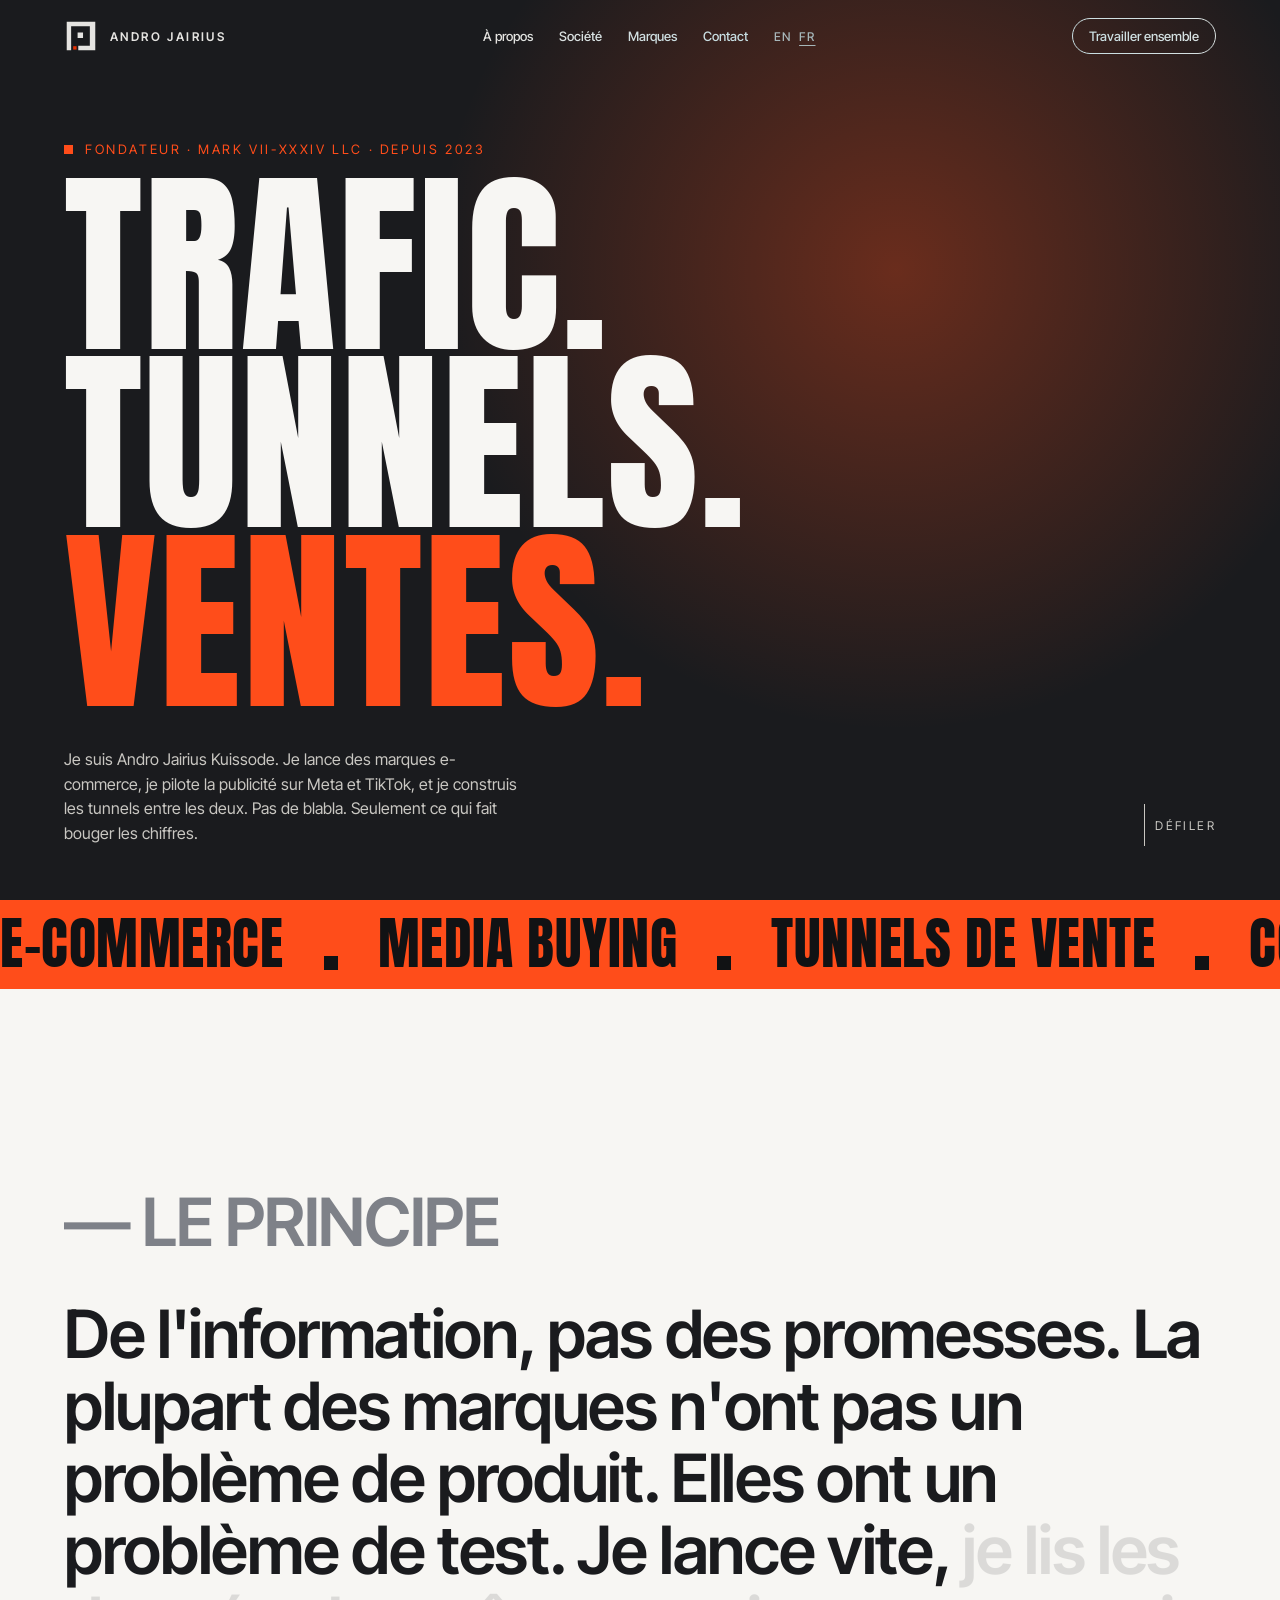
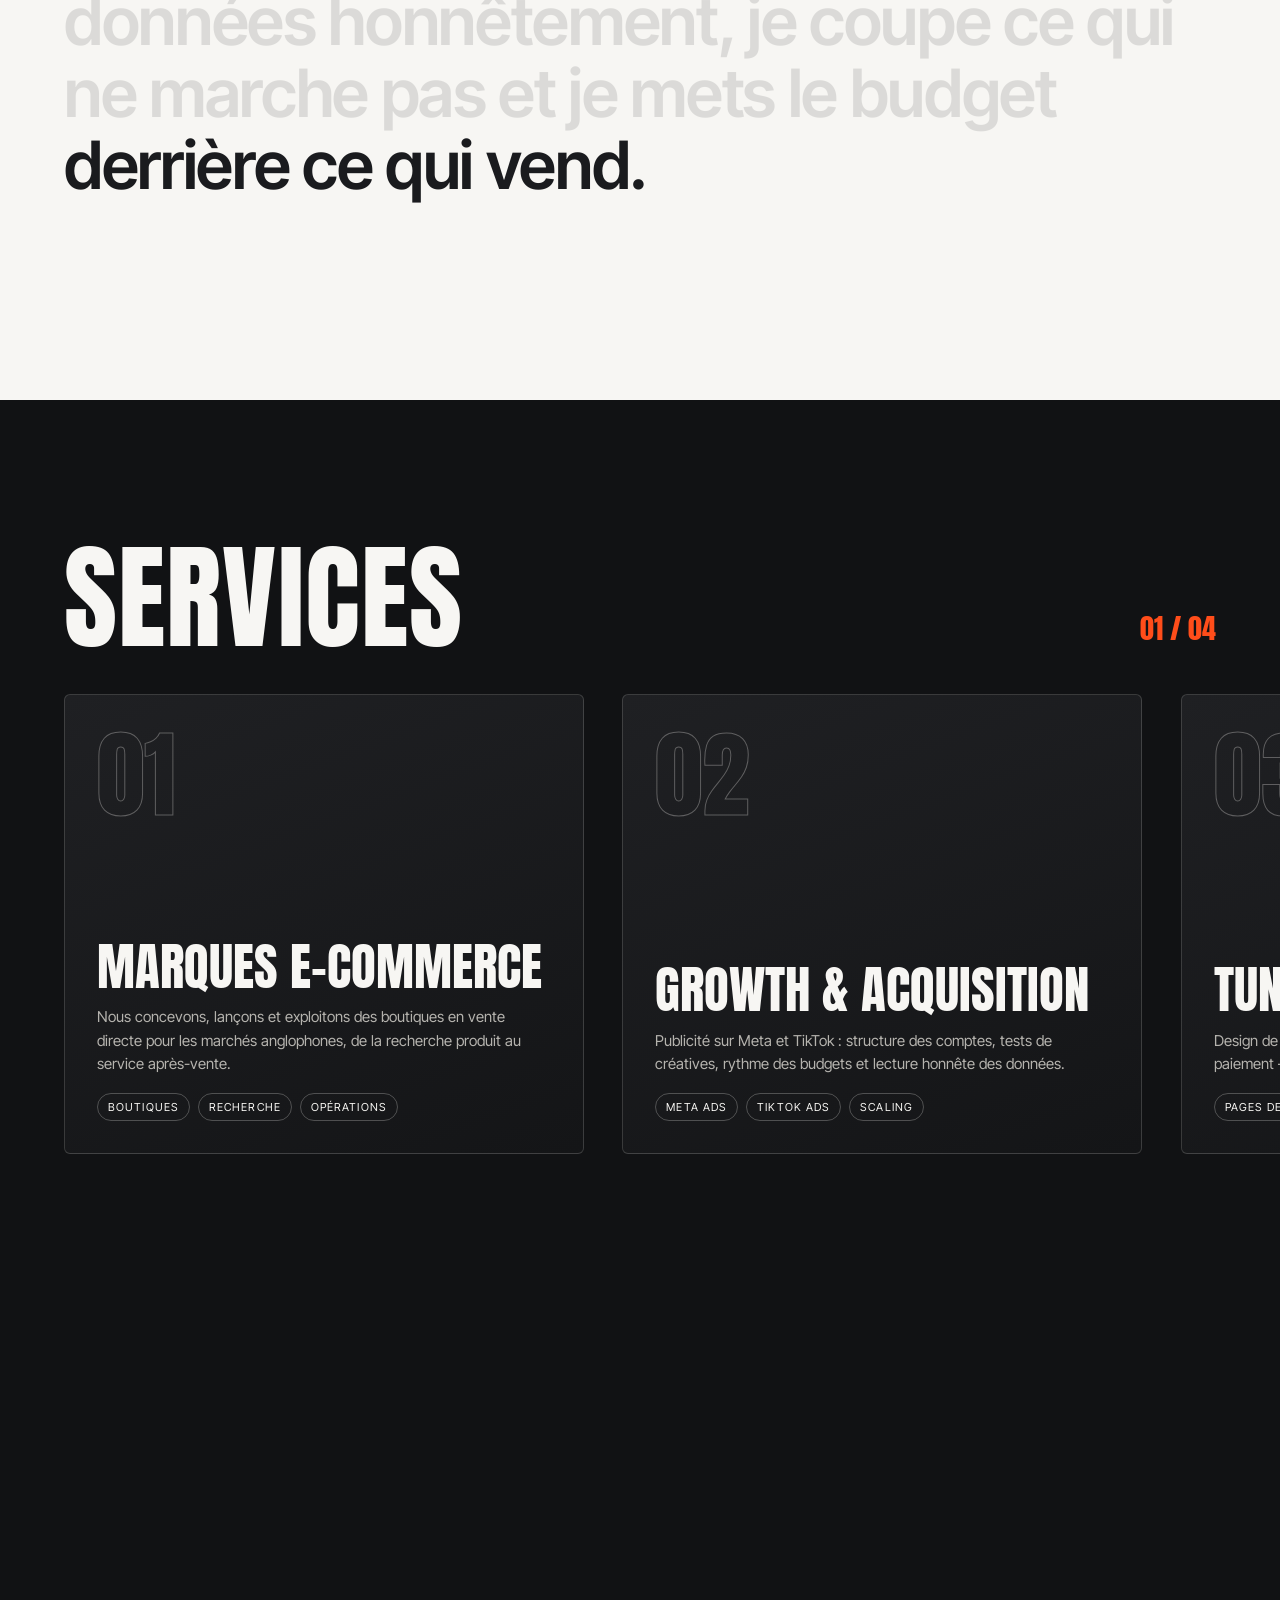
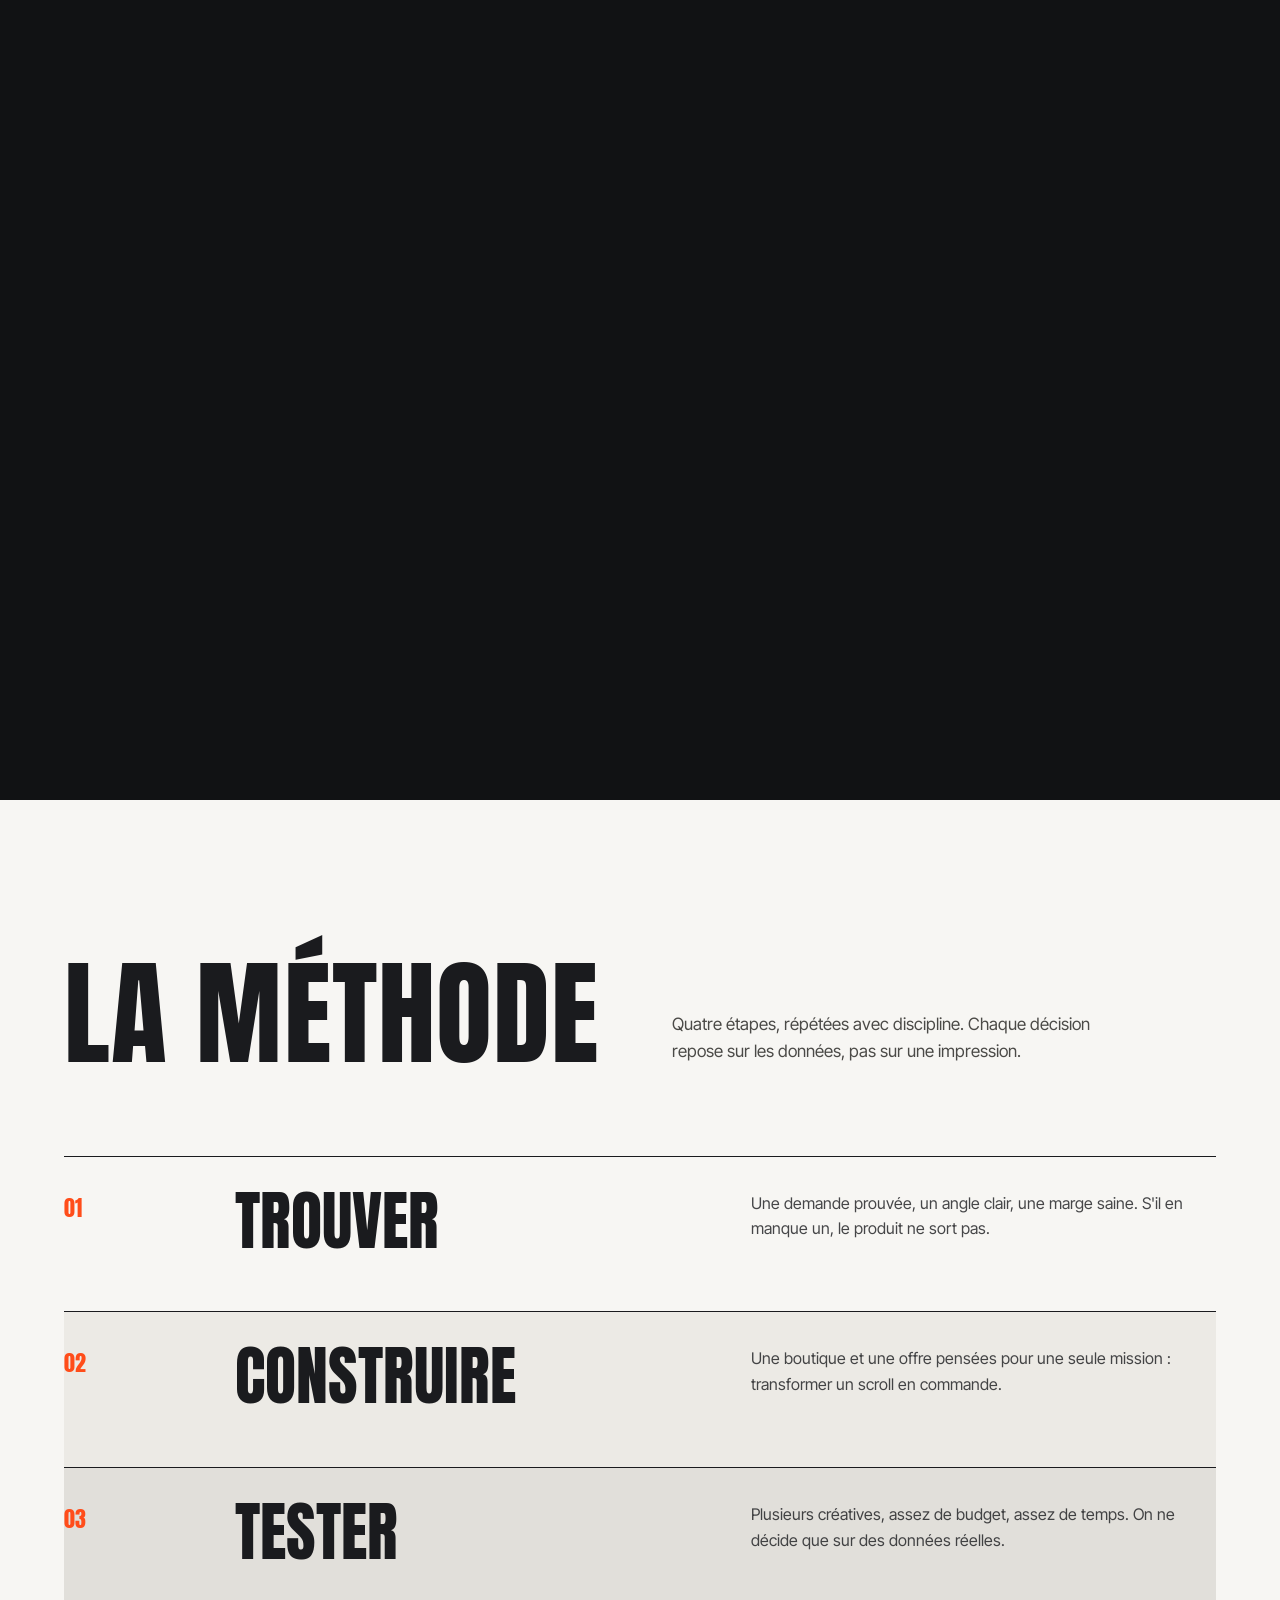
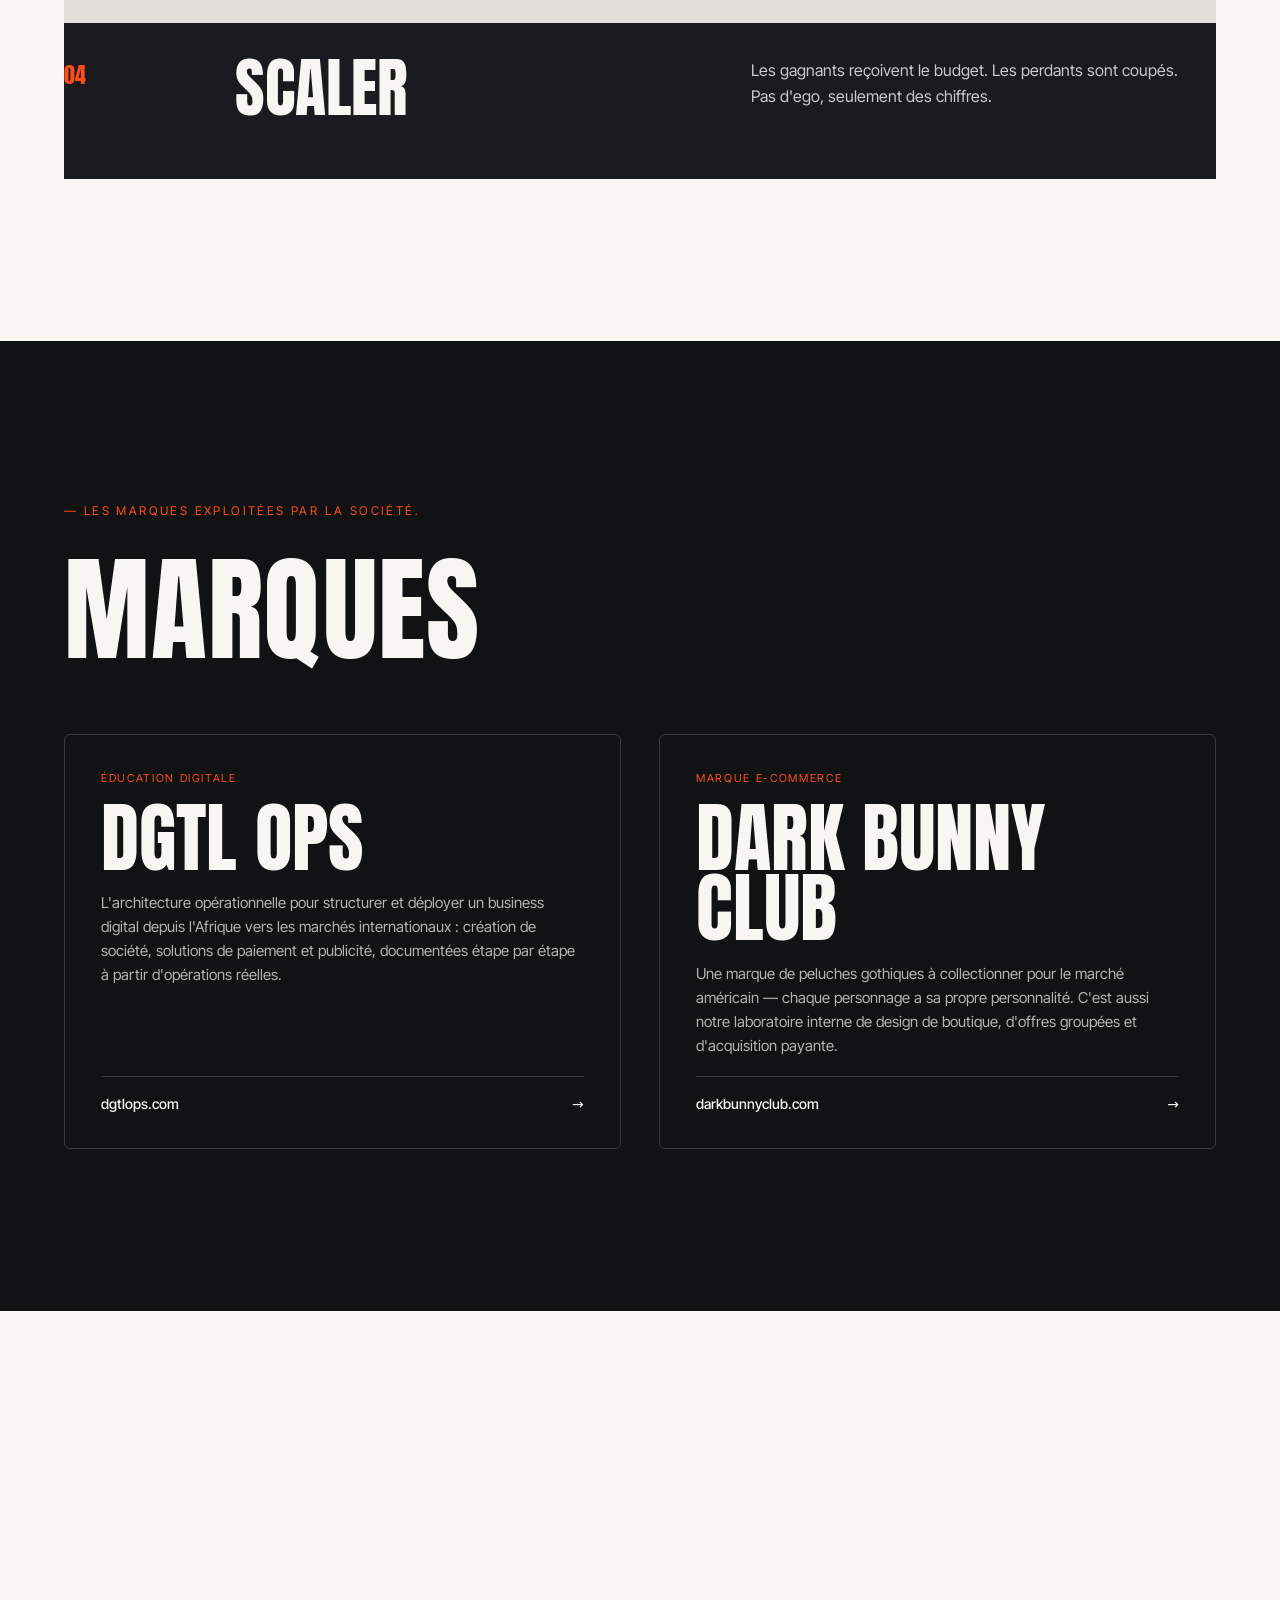
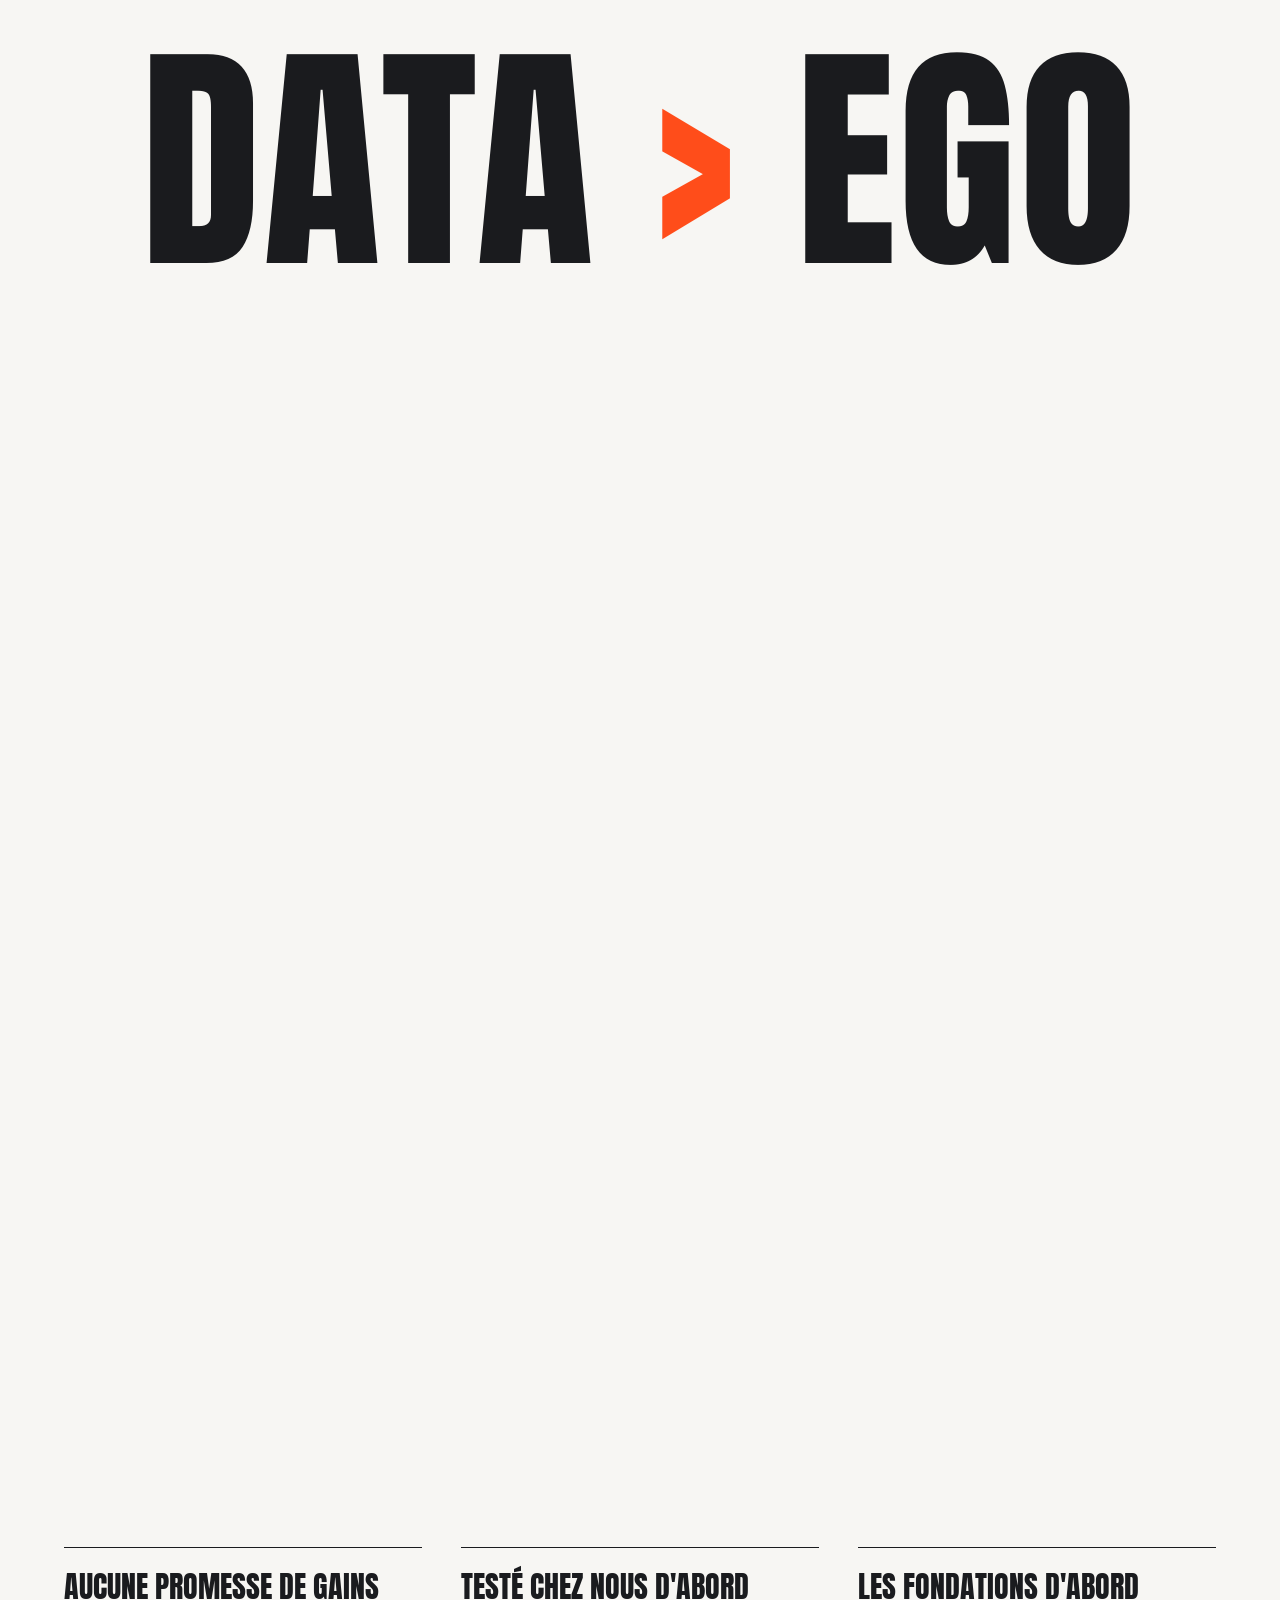
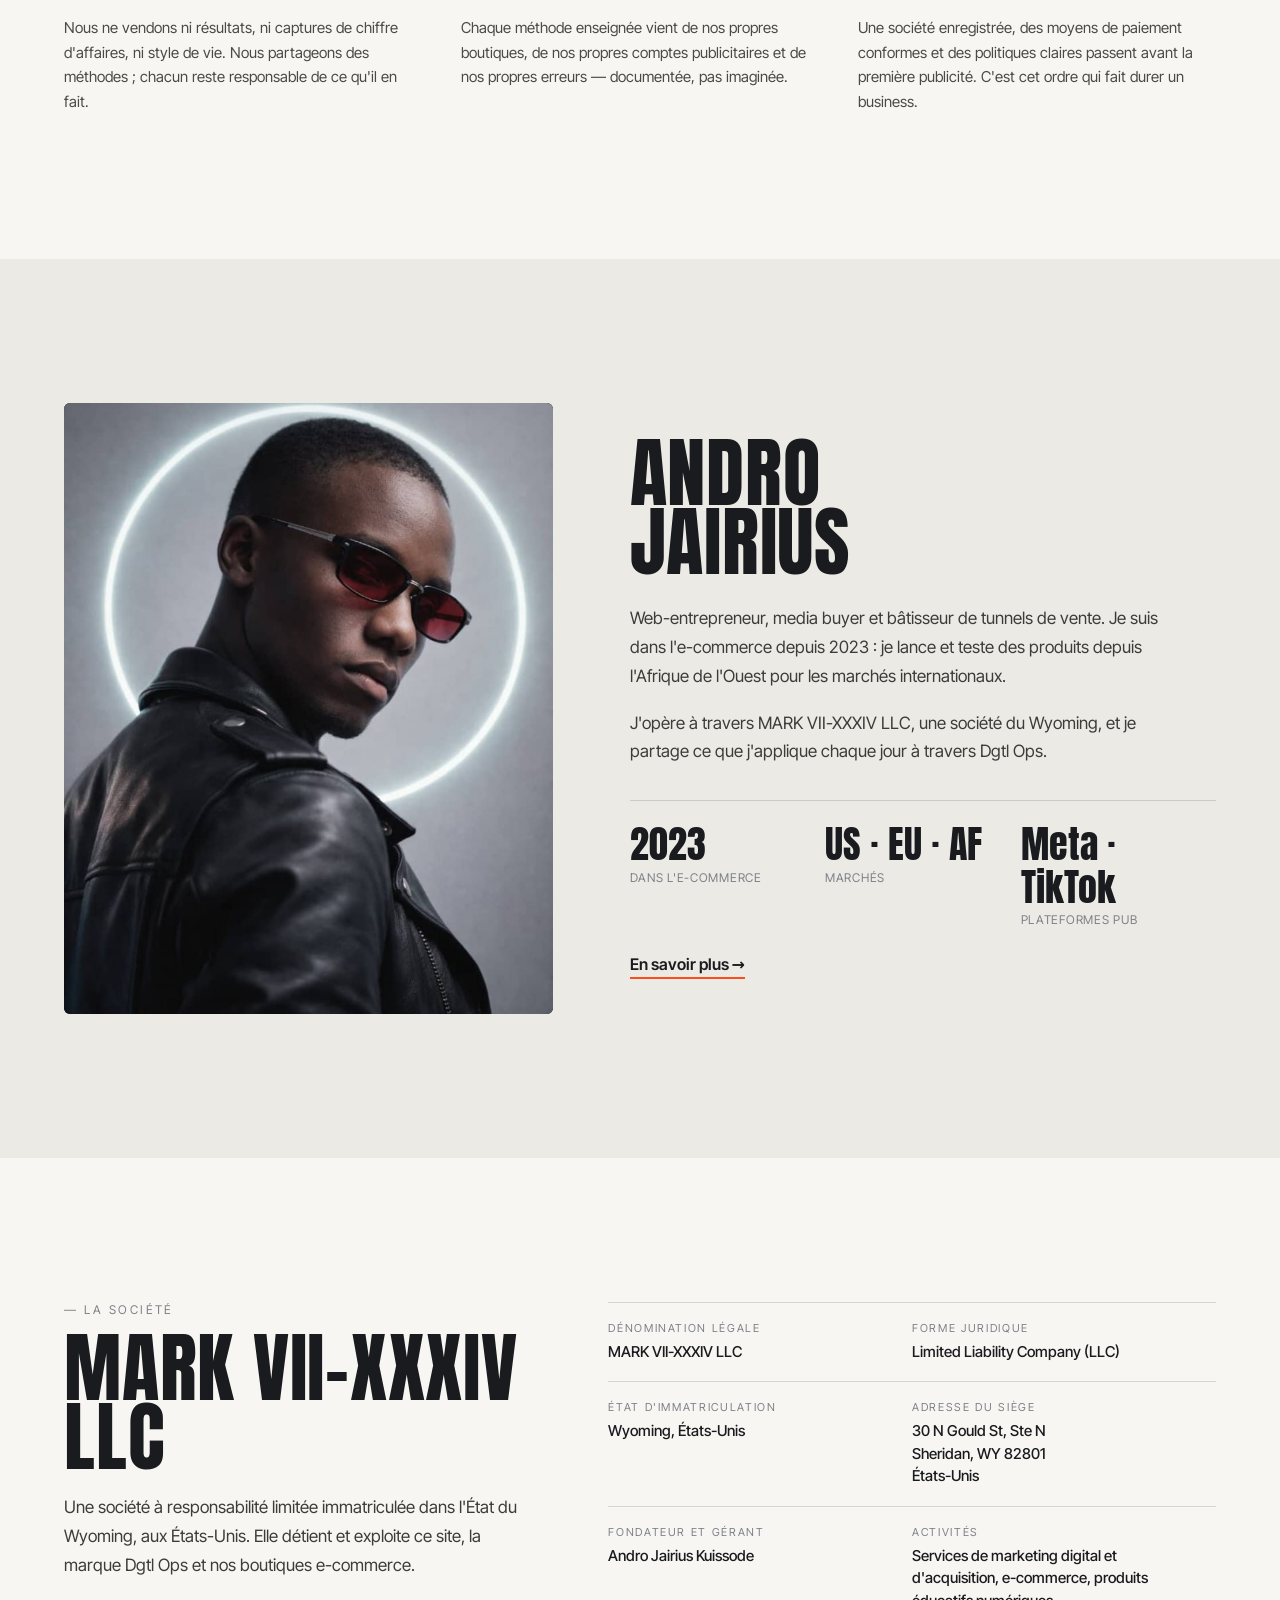
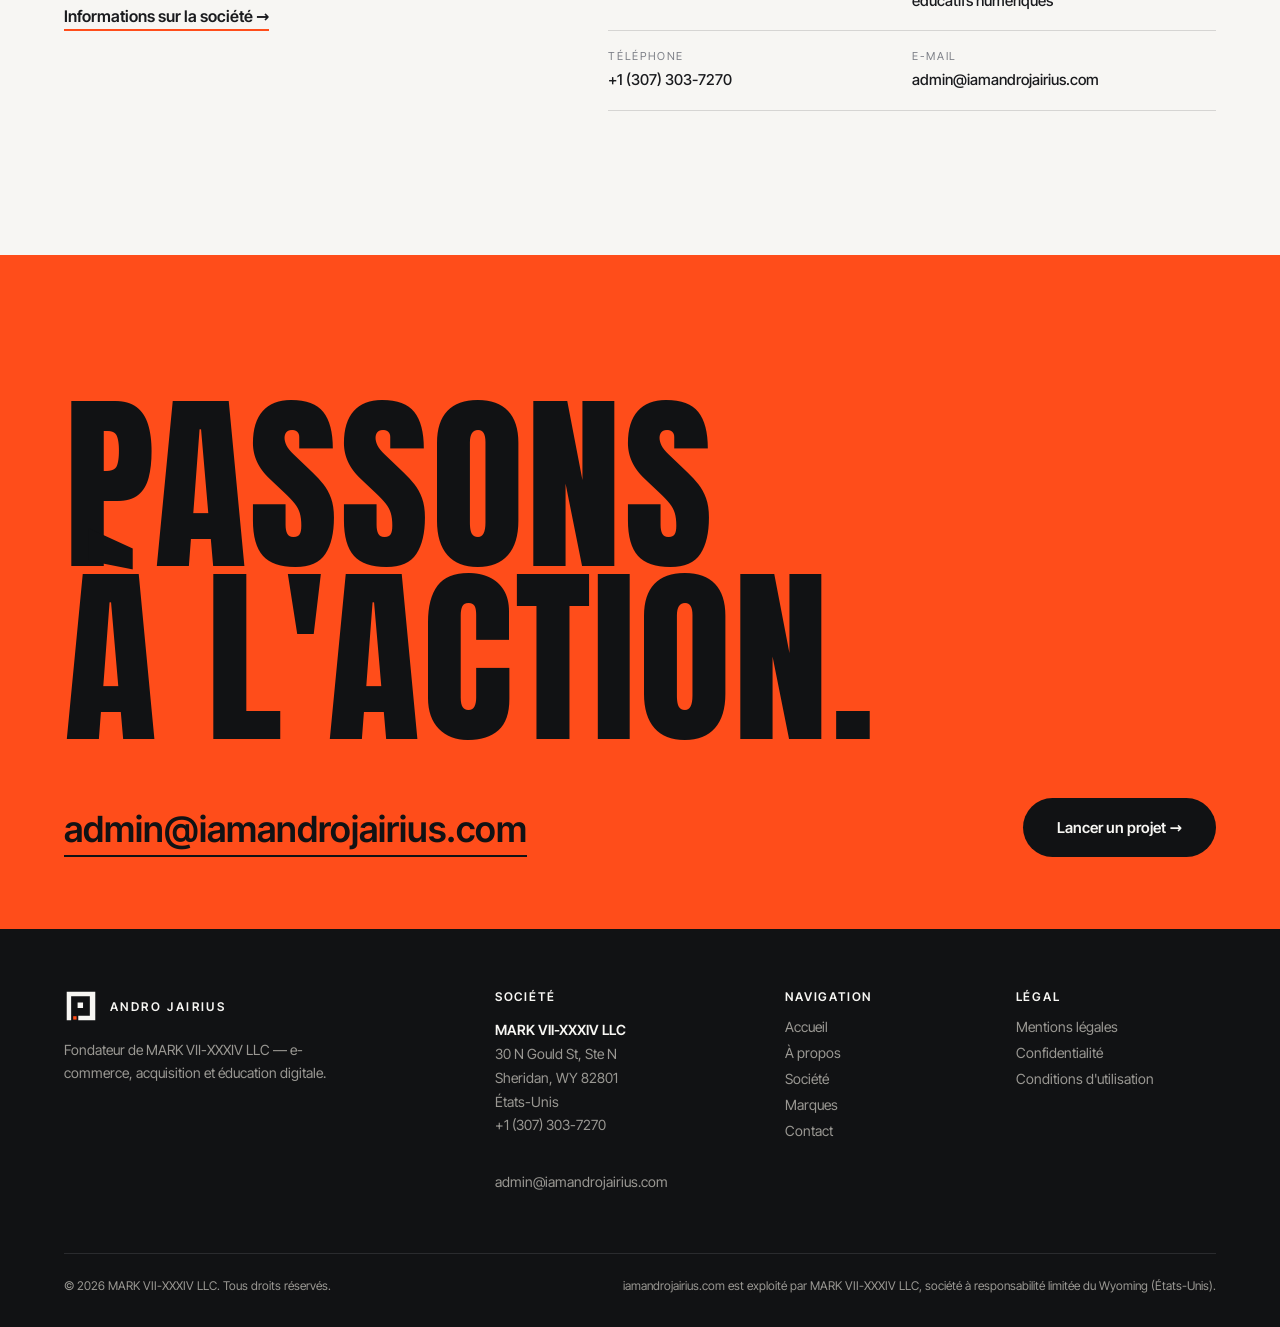
==== commit 09fe5b04: "Cache-bust home assets Co-Authored-By: Claude Opus 5.5 <noreply@anthropic.com> Claude-Session: https" ====
--- a/fr/index.html
+++ b/fr/index.html
@@ -20,7 +20,7 @@
 <link rel="icon" href="../assets/logo.svg" type="image/svg+xml">
 <link rel="apple-touch-icon" href="../assets/icon-180.png">
 <link rel="preload" href="../assets/fonts/anton-latin-400-normal.woff2" as="font" type="font/woff2" crossorigin>
-<link rel="stylesheet" href="../assets/home.css">
+<link rel="stylesheet" href="../assets/home.css?v=2">
 <script type="application/ld+json">{"@context": "https://schema.org", "@type": "Organization", "name": "MARK VII-XXXIV LLC", "legalName": "MARK VII-XXXIV LLC", "url": "https://iamandrojairius.com", "email": "admin@iamandrojairius.com", "telephone": "+13073037270", "logo": "https://iamandrojairius.com/assets/logo.svg", "address": {"@type": "PostalAddress", "streetAddress": "30 N Gould St, Ste N", "addressLocality": "Sheridan", "addressRegion": "WY", "postalCode": "82801", "addressCountry": "US"}, "founder": {"@type": "Person", "name": "Andro Jairius Kuissode", "image": "https://iamandrojairius.com/assets/portrait.jpg"}}</script>
 </head>
 <body>
@@ -103,6 +103,6 @@
  </div>
  <div class="fbot"><span>© 2026 MARK VII-XXXIV LLC. Tous droits réservés.</span><span>iamandrojairius.com est exploité par MARK VII-XXXIV LLC, société à responsabilité limitée du Wyoming (États-Unis).</span></div>
 </footer>
-<script src="../assets/home.js" defer></script>
+<script src="../assets/home.js?v=2" defer></script>
 </body>
 </html>
--- a/assets/home.css
+++ b/assets/home.css
@@ -47,7 +47,7 @@
 .hero .glow{position:absolute;inset:0;background:radial-gradient(circle at var(--mx,70%) var(--my,30%),rgba(255,77,26,.35),transparent 42%)}
 .hero .kicker{position:relative;font-size:13px;letter-spacing:.2em;text-transform:uppercase;color:var(--signal);margin-bottom:2vh;display:flex;gap:12px;align-items:center;line-height:1.4}
 .hero .kicker:before{content:"";flex:0 0 9px;height:9px;background:var(--signal)}
-.hero h1{position:relative;font-size:clamp(64px,17vw,260px)}
+.hero h1{position:relative;font-size:clamp(52px,min(17vw,22vh),260px)}
 .hero h1 .row{display:block;overflow:hidden}
 .hero h1 .row span{display:inline-block;transform:translateY(105%);animation:up 1.1s cubic-bezier(.2,.8,.2,1) forwards}
 .hero h1 .row:nth-child(2) span{animation-delay:.12s}
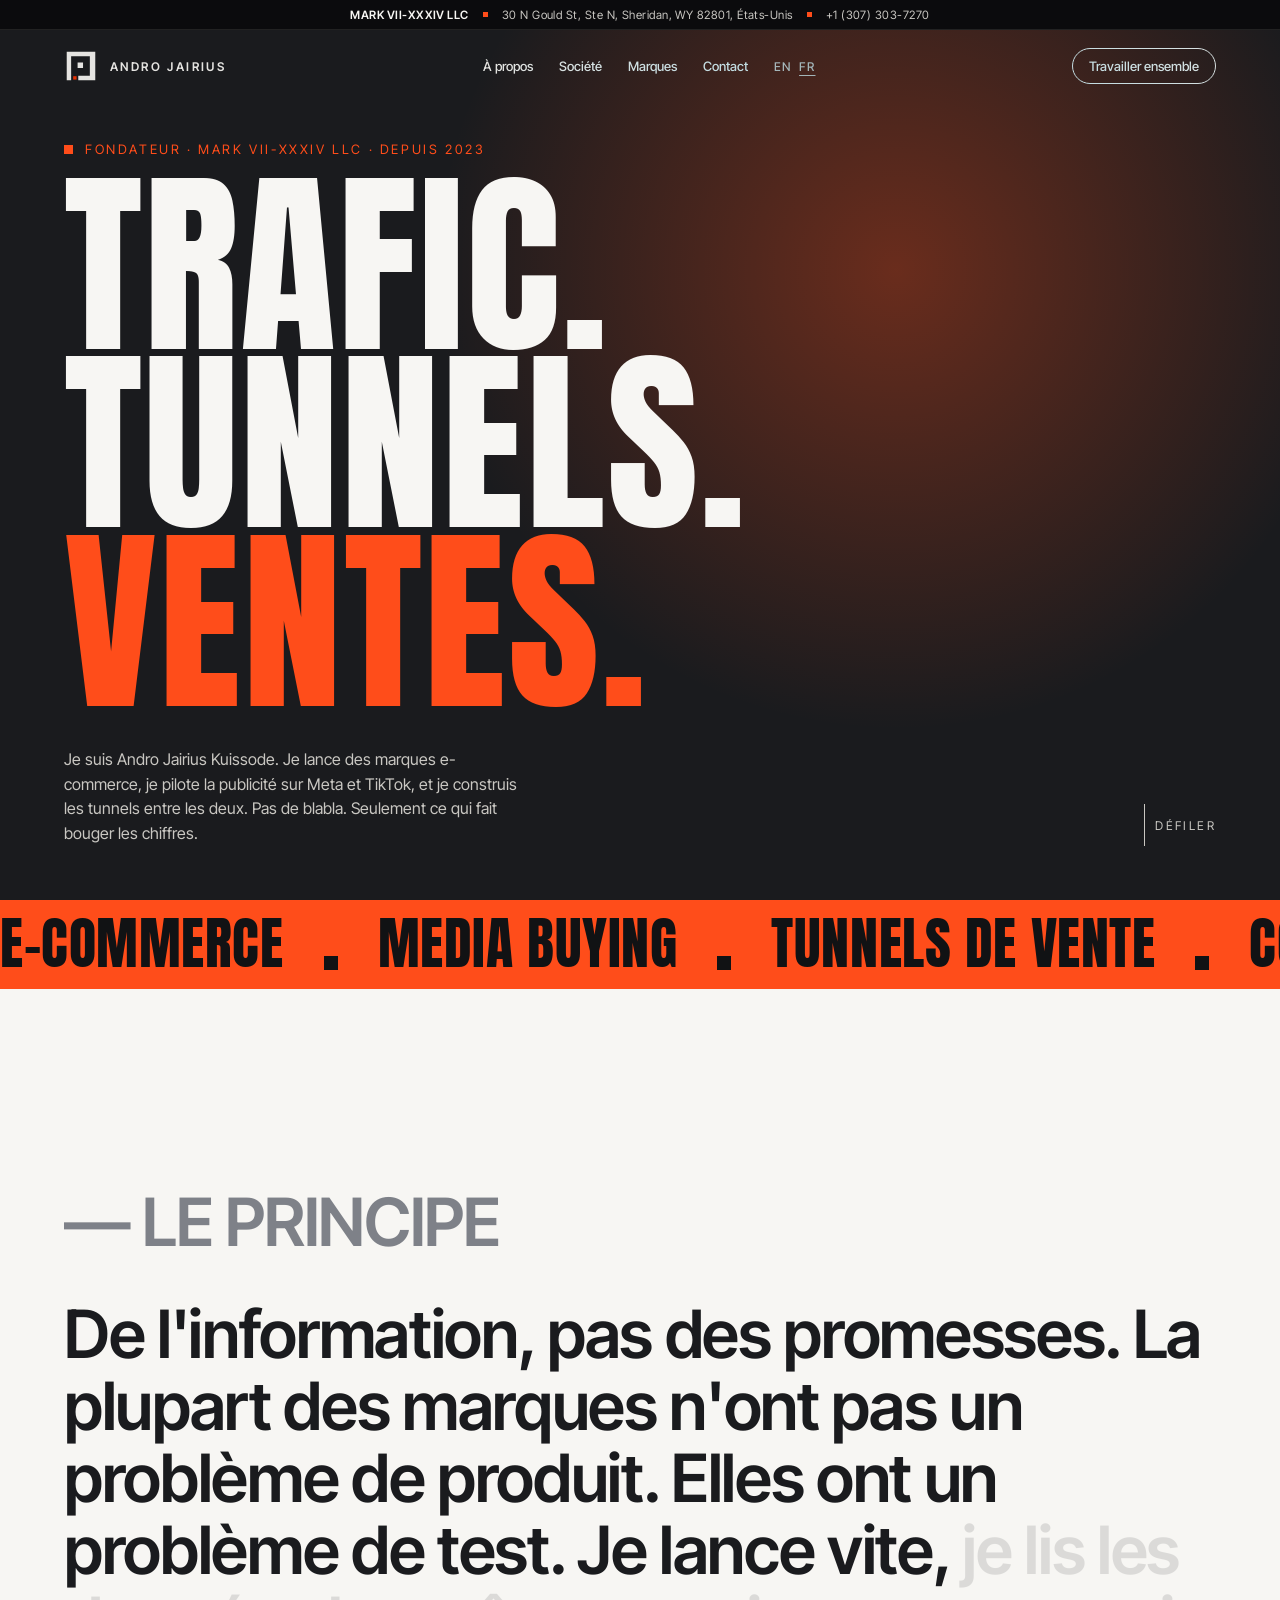
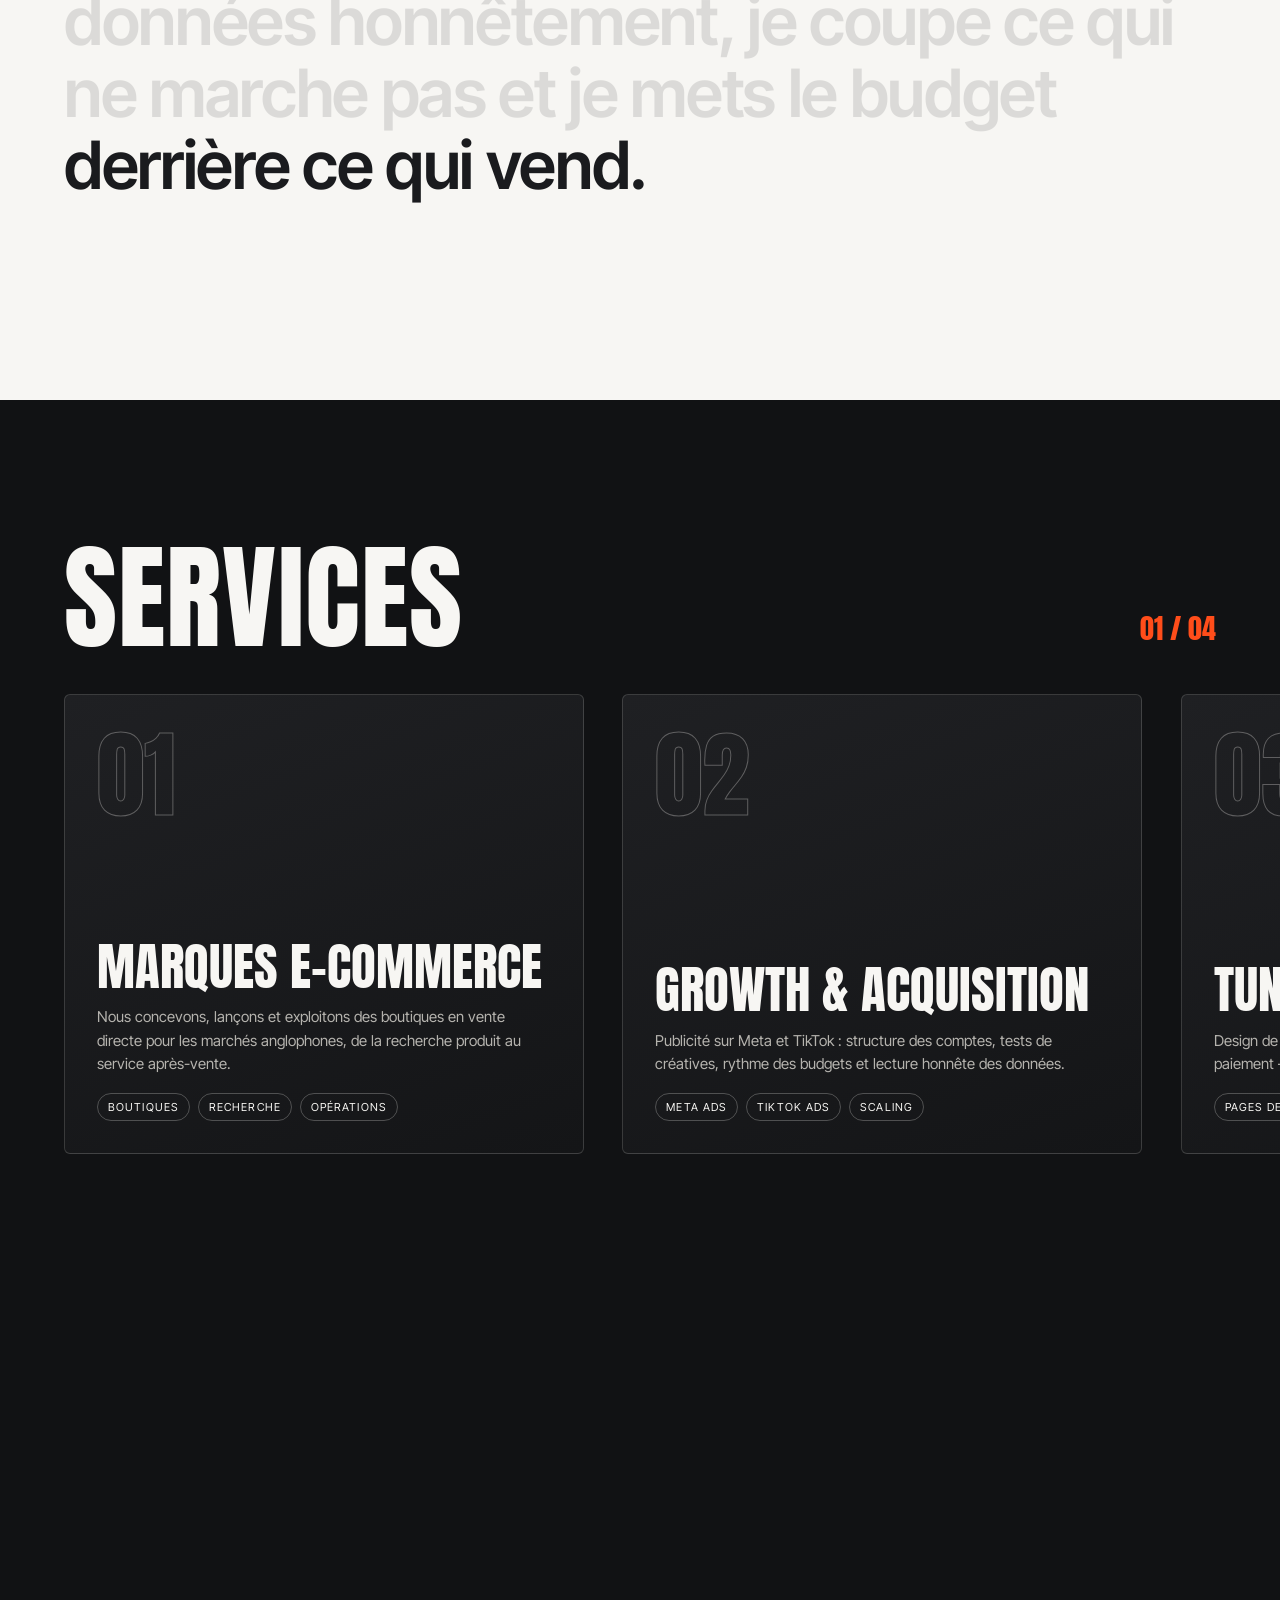
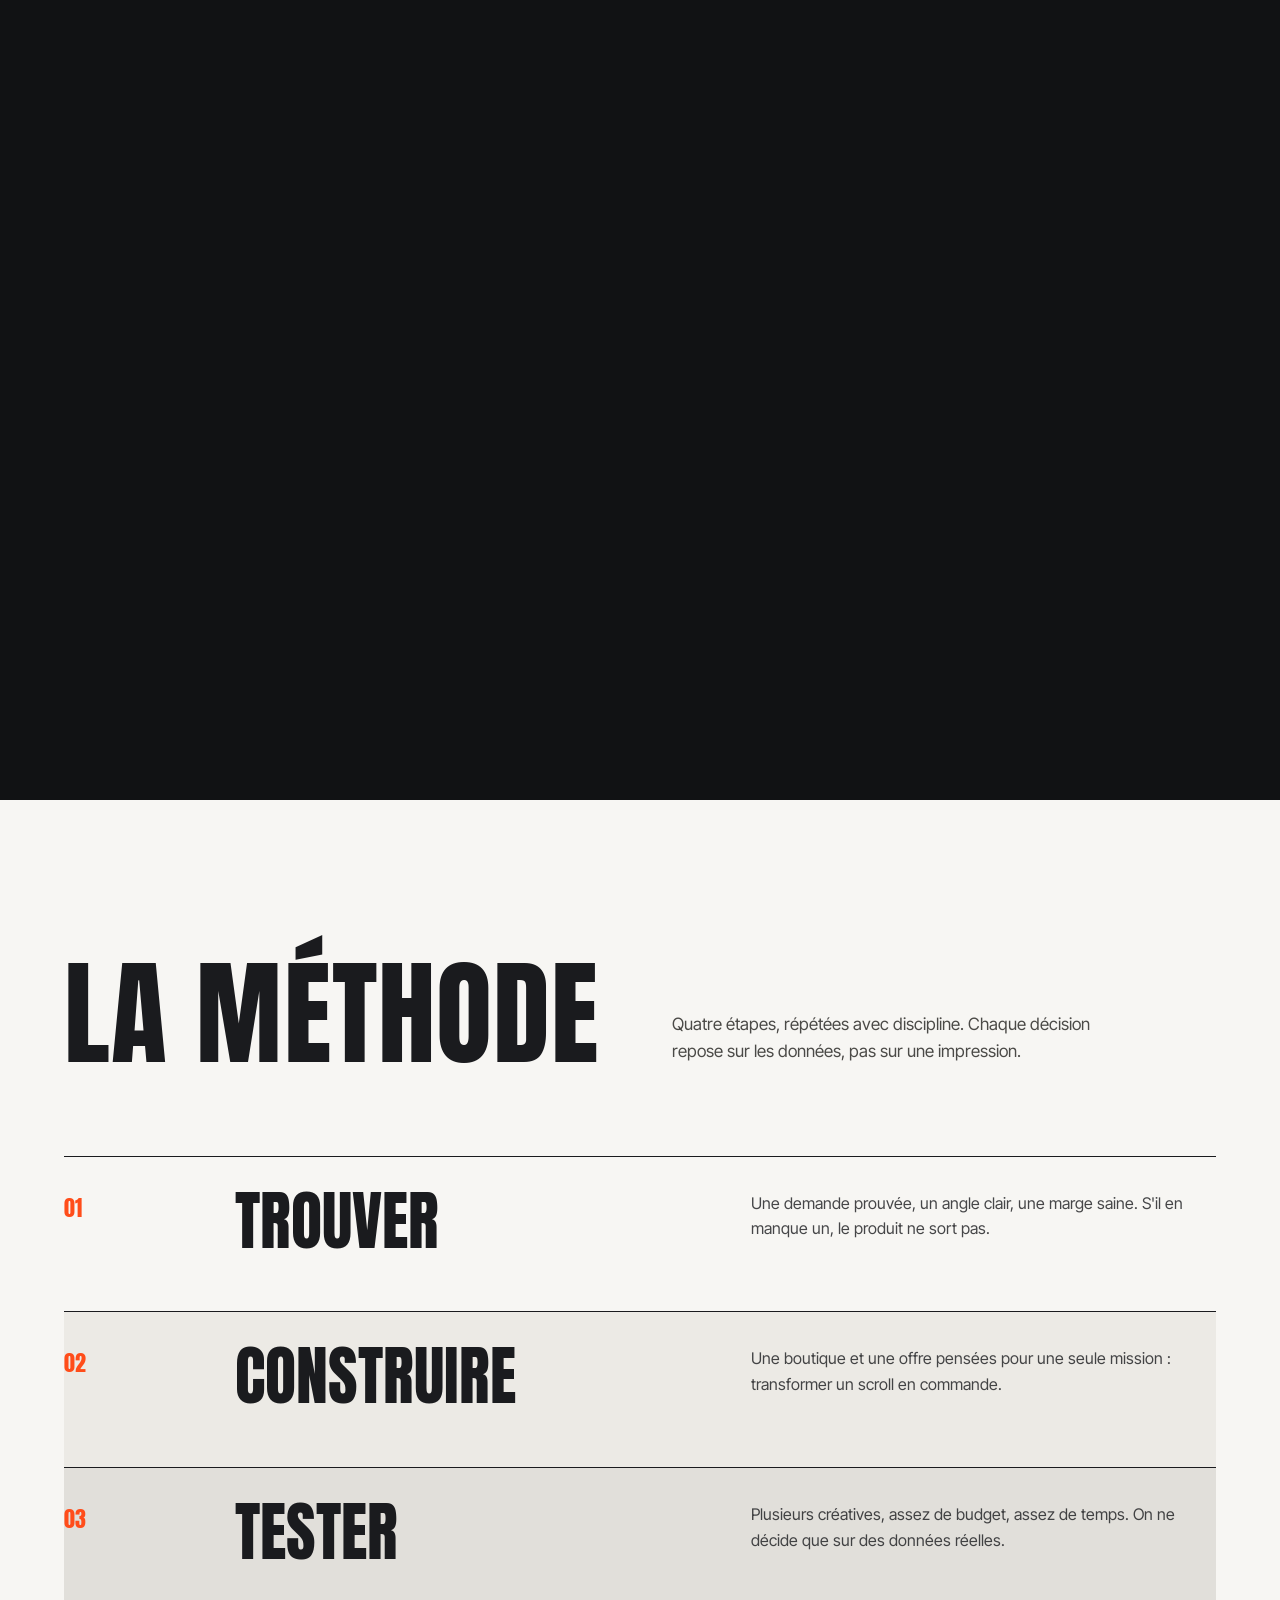
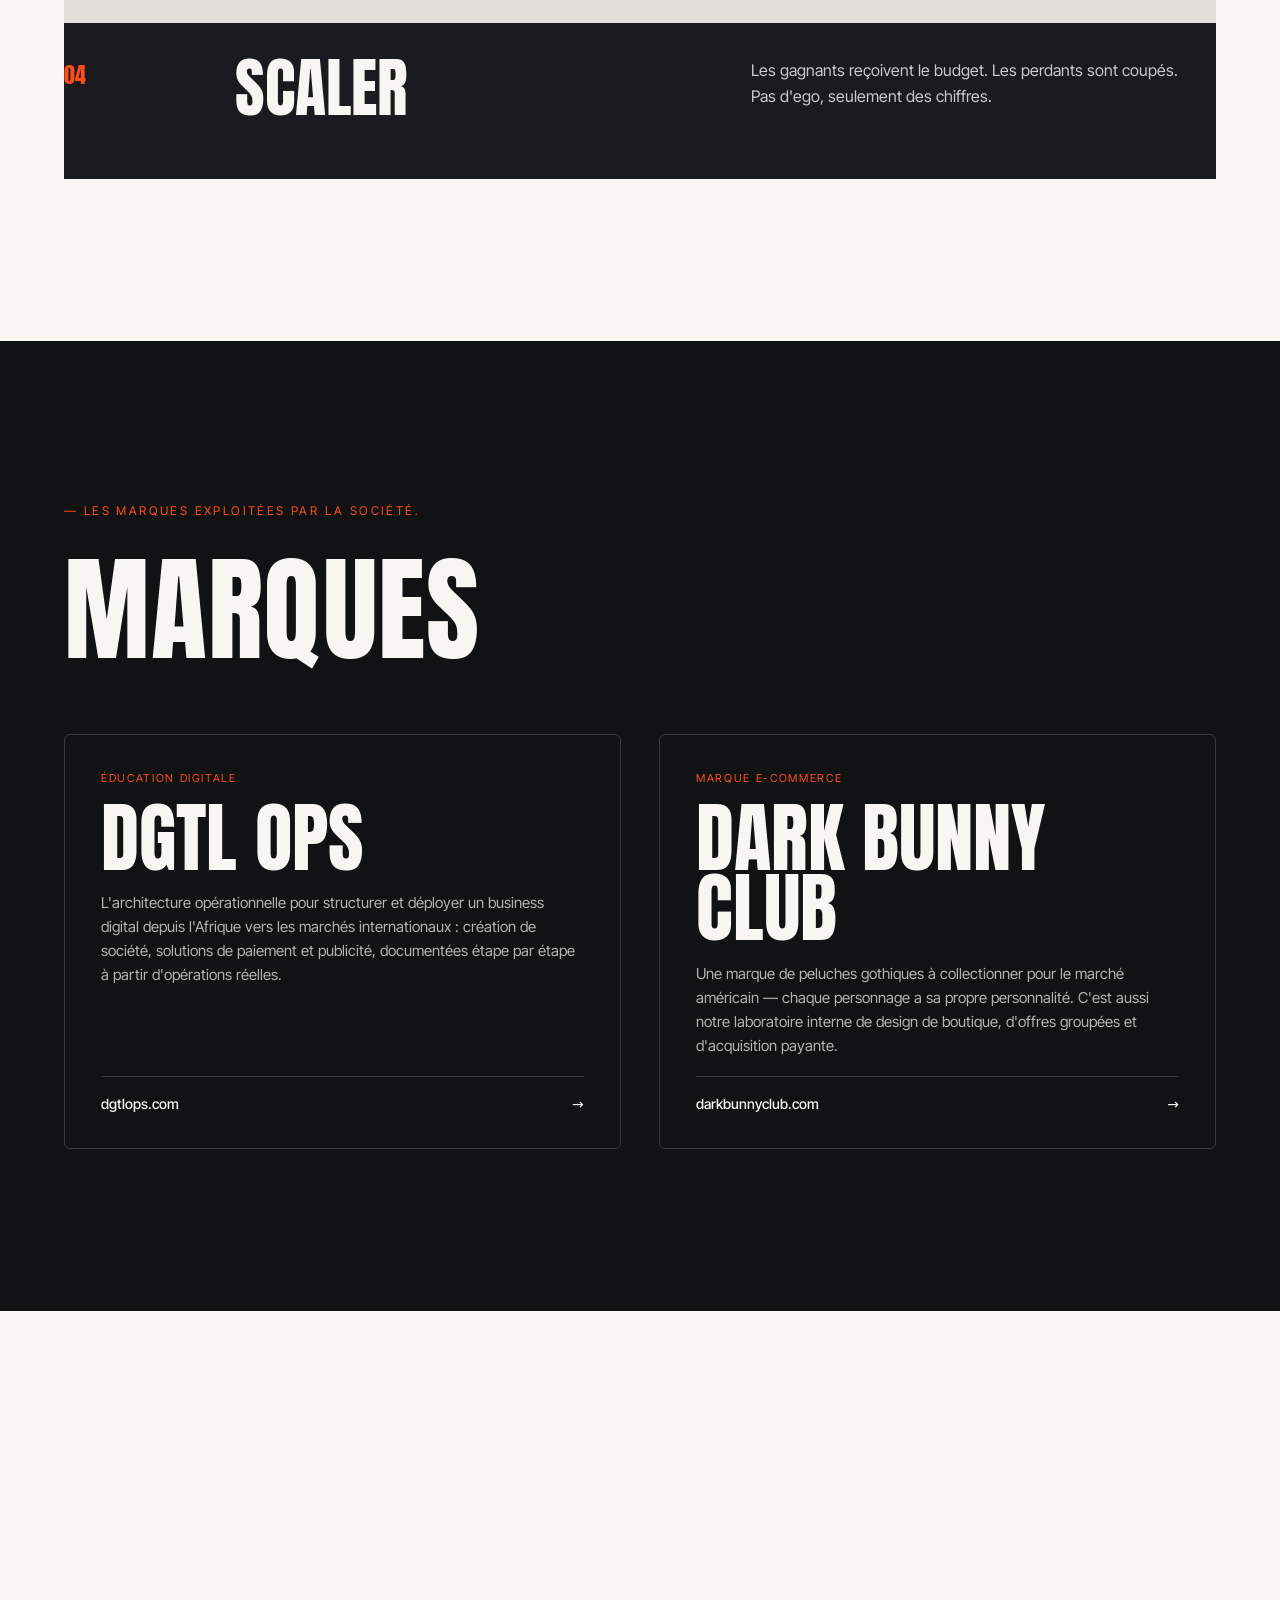
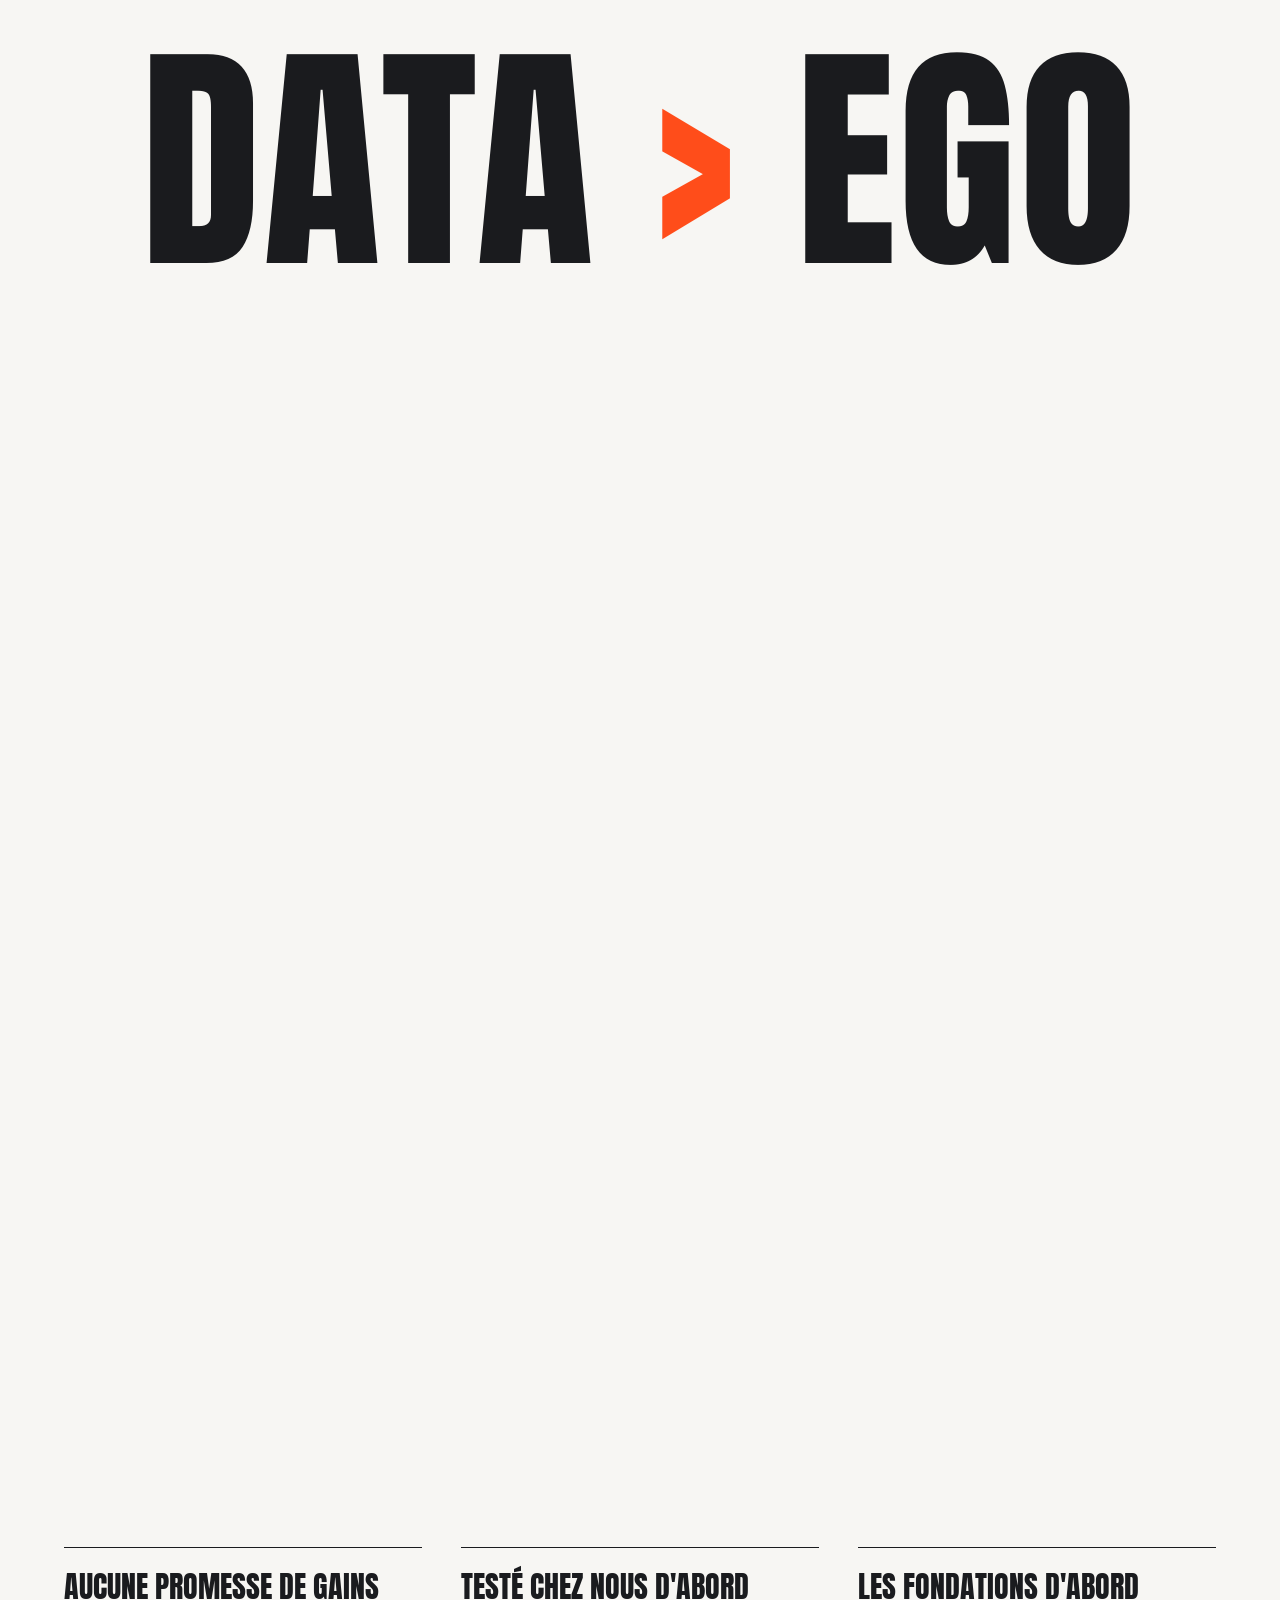
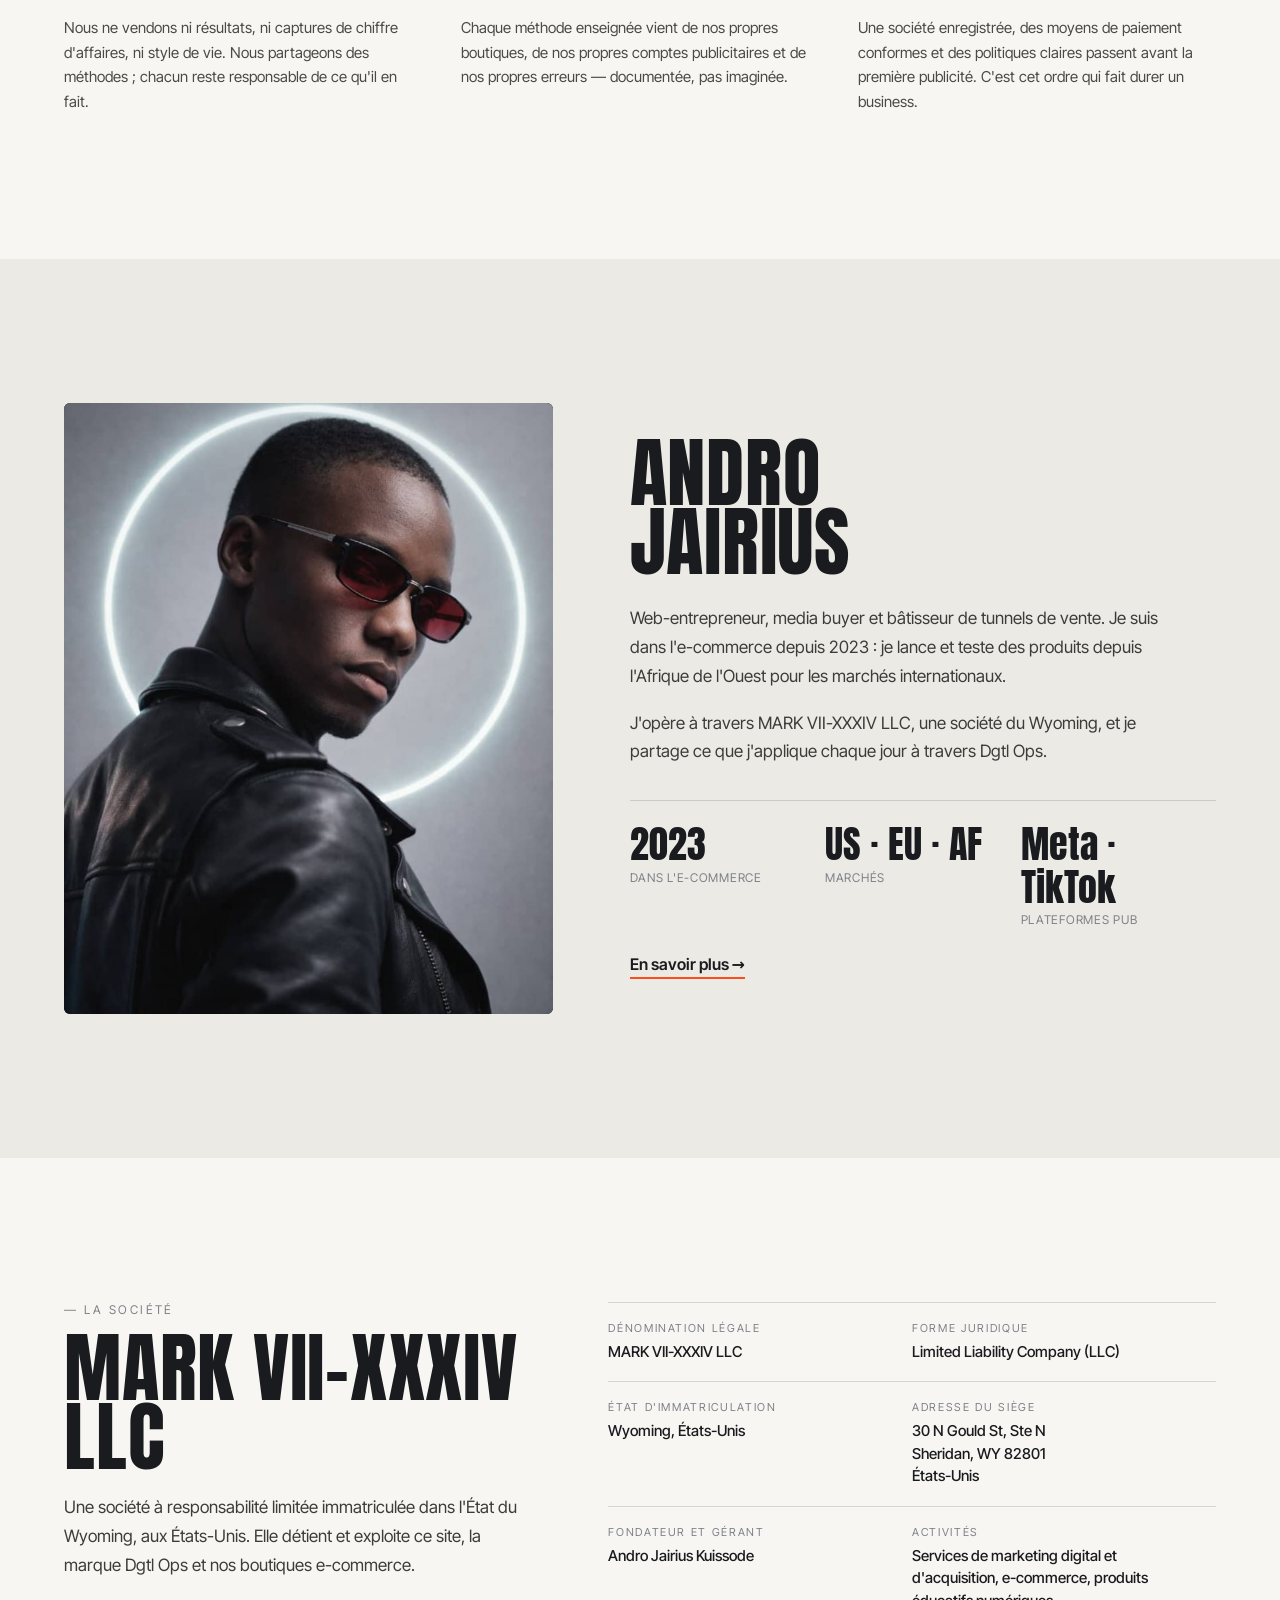
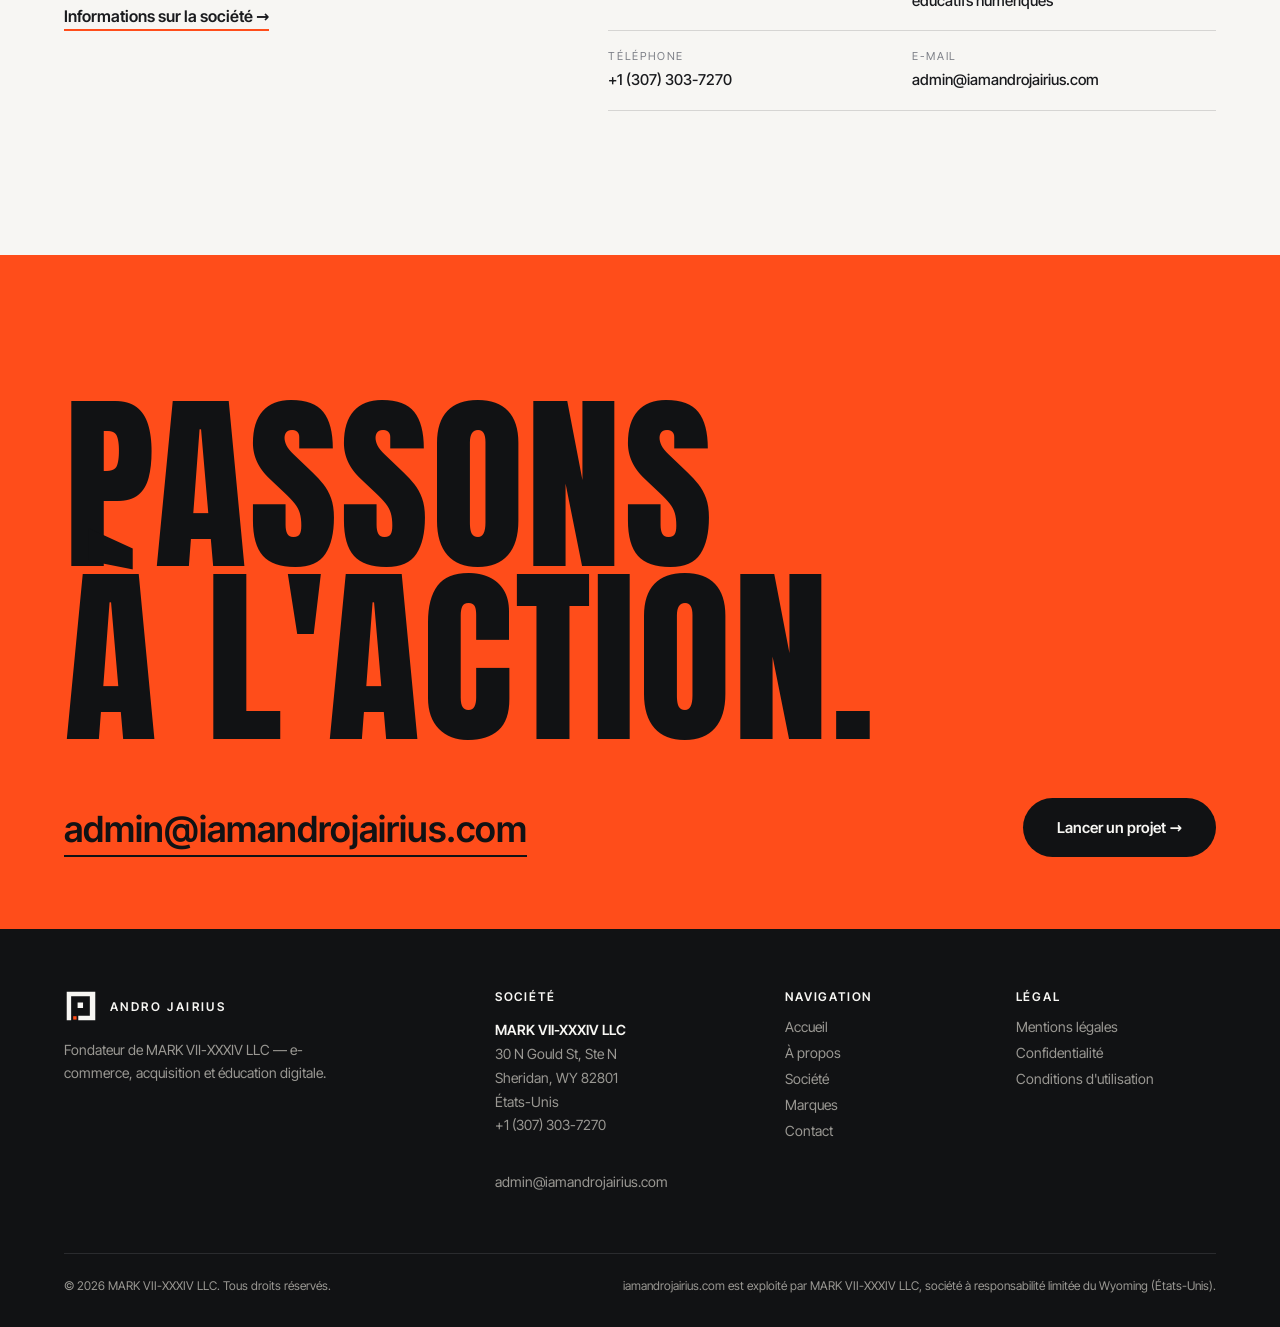
==== commit c1c39bd8: "Add company address bar to home header (EN + FR) Co-Authored-By: Claude Opus 5.5 <noreply@anthropic." ====
--- a/fr/index.html
+++ b/fr/index.html
@@ -20,11 +20,12 @@
 <link rel="icon" href="../assets/logo.svg" type="image/svg+xml">
 <link rel="apple-touch-icon" href="../assets/icon-180.png">
 <link rel="preload" href="../assets/fonts/anton-latin-400-normal.woff2" as="font" type="font/woff2" crossorigin>
-<link rel="stylesheet" href="../assets/home.css?v=2">
+<link rel="stylesheet" href="../assets/home.css?v=3">
 <script type="application/ld+json">{"@context": "https://schema.org", "@type": "Organization", "name": "MARK VII-XXXIV LLC", "legalName": "MARK VII-XXXIV LLC", "url": "https://iamandrojairius.com", "email": "admin@iamandrojairius.com", "telephone": "+13073037270", "logo": "https://iamandrojairius.com/assets/logo.svg", "address": {"@type": "PostalAddress", "streetAddress": "30 N Gould St, Ste N", "addressLocality": "Sheridan", "addressRegion": "WY", "postalCode": "82801", "addressCountry": "US"}, "founder": {"@type": "Person", "name": "Andro Jairius Kuissode", "image": "https://iamandrojairius.com/assets/portrait.jpg"}}</script>
 </head>
 <body>
 <div id="progress"></div>
+<div class="addrbar" role="note"><b>MARK VII-XXXIV LLC</b><i></i><span>30 N Gould St, Ste N, Sheridan, WY 82801, États-Unis</span><i></i><a class="ph" href="tel:+13073037270">+1 (307) 303-7270</a></div>
 
 <header class="hnav">
  <a class="logo" href="../fr/" aria-label="Andro Jairius"><svg viewBox="0 0 100 100" aria-hidden="true"><path fill="currentColor" d="M8 8h84v13H8zM8 8h13v84H8zM76 8h16v84H76zM42 79h50v13H42zM40 40h16v16H40z"/><rect x="27" y="80" width="10" height="10" fill="#FF4D1A"/></svg><b>Andro Jairius</b></a>
@@ -103,6 +104,6 @@
  </div>
  <div class="fbot"><span>© 2026 MARK VII-XXXIV LLC. Tous droits réservés.</span><span>iamandrojairius.com est exploité par MARK VII-XXXIV LLC, société à responsabilité limitée du Wyoming (États-Unis).</span></div>
 </footer>
-<script src="../assets/home.js?v=2" defer></script>
+<script src="../assets/home.js?v=3" defer></script>
 </body>
 </html>
--- a/assets/home.css
+++ b/assets/home.css
@@ -181,3 +181,12 @@
   .reveal{opacity:1;transform:none}
   .manifesto .w{opacity:1}
 }
+
+/* company address bar (header) */
+.addrbar{position:fixed;top:0;left:0;right:0;z-index:70;height:30px;display:flex;align-items:center;justify-content:center;gap:14px;background:#0B0B0D;color:#C9C7C2;font-size:11.5px;letter-spacing:.04em;padding:0 4vw;white-space:nowrap;overflow:hidden;border-bottom:1px solid #222}
+.addrbar b{color:#F7F6F3;font-weight:600}
+.addrbar i{width:5px;height:5px;background:var(--signal);display:inline-block;flex:0 0 5px}
+.addrbar a:hover{color:#F7F6F3}
+.hnav{top:30px}
+#progress{top:30px}
+@media(max-width:640px){.addrbar{height:44px;flex-wrap:wrap;white-space:normal;row-gap:0;column-gap:8px;font-size:10.5px;text-align:center;align-content:center}.addrbar i,.addrbar .ph{display:none}.addrbar b{flex-basis:100%}.hnav,#progress{top:44px}}
